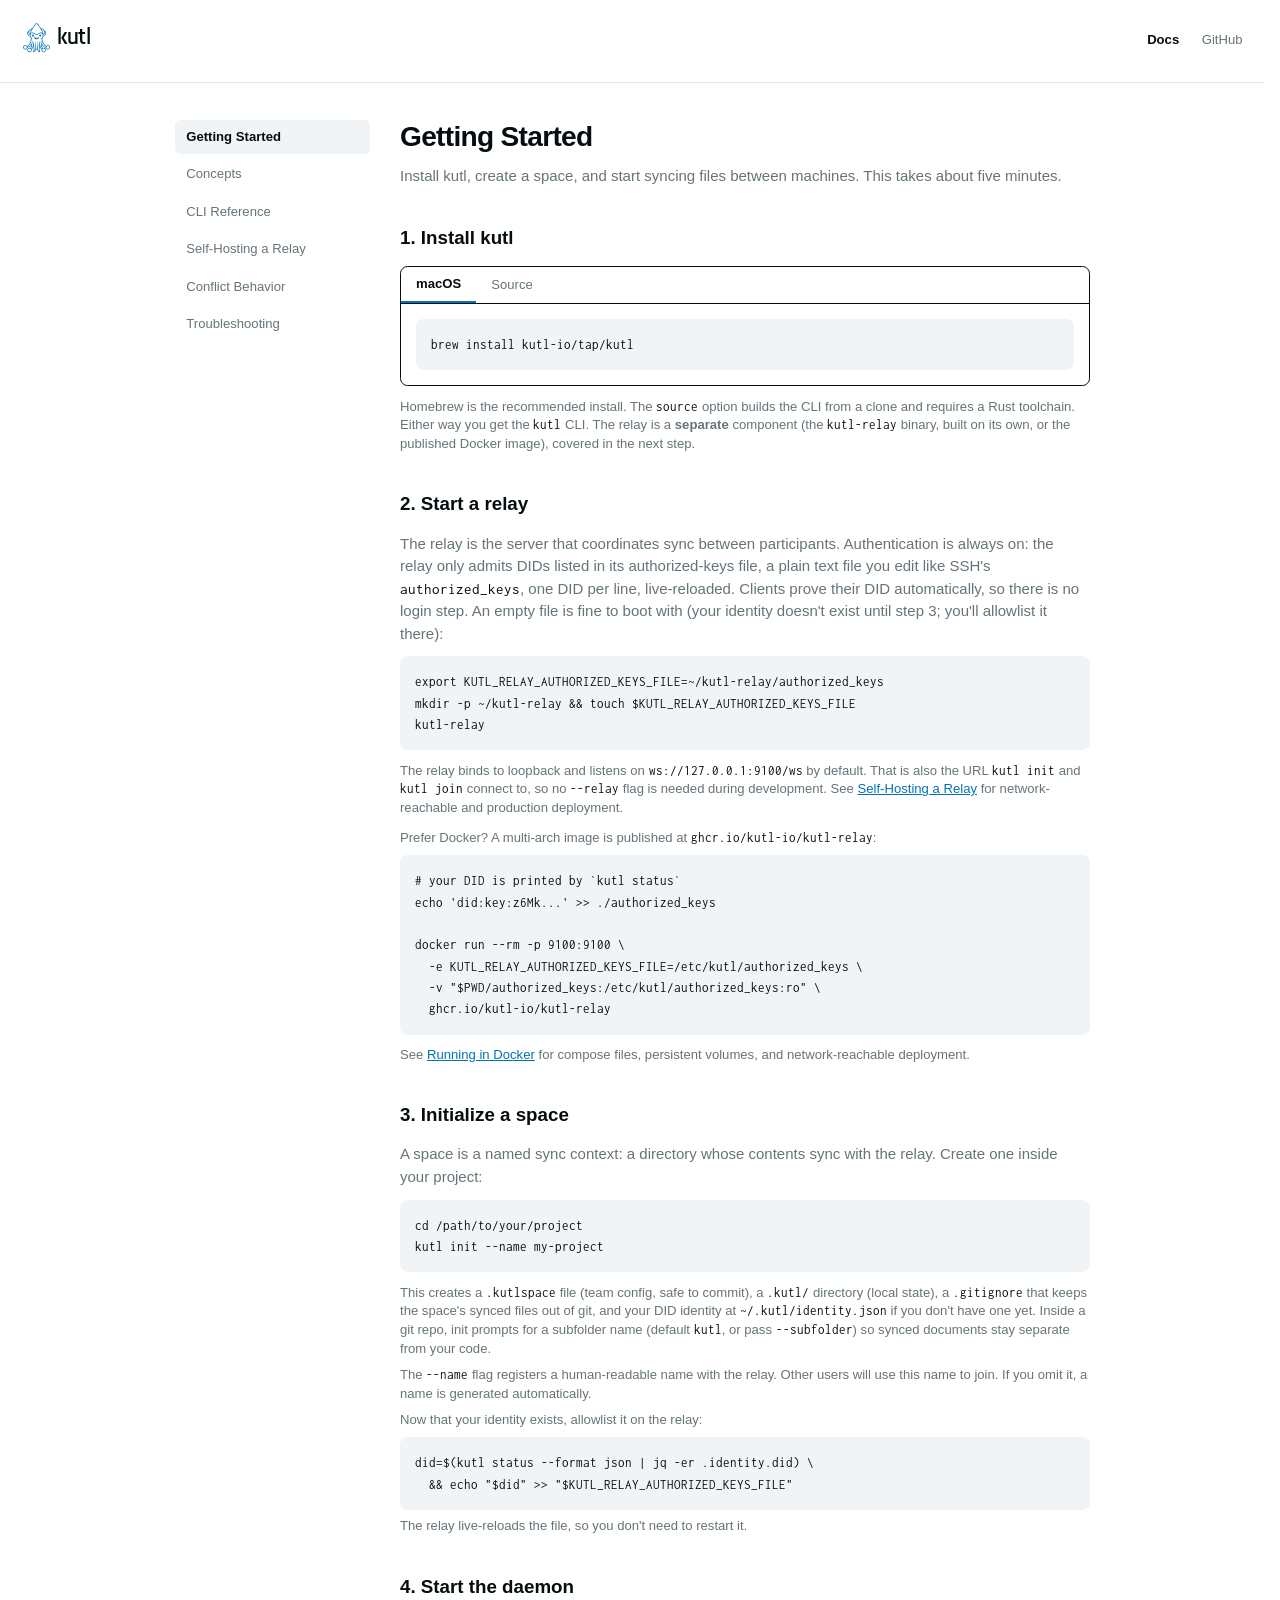
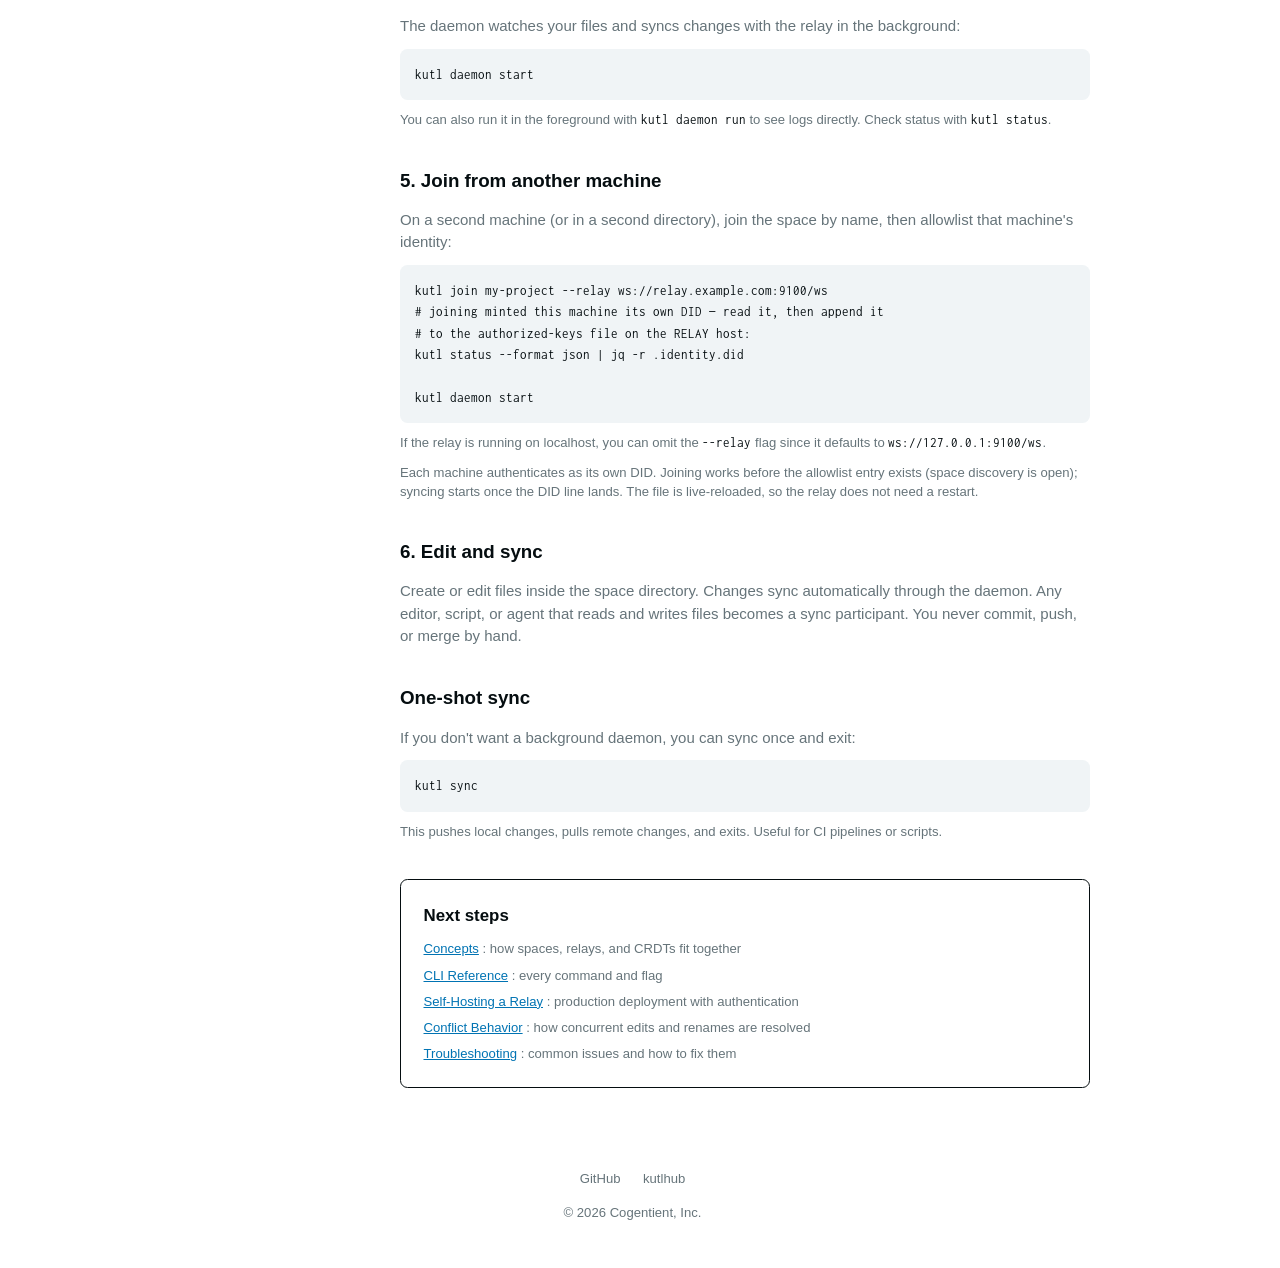
==== docs/index.html @ 34424d7e "Deploying to main from @ cogentient/kutl@14e3671af360977a581cc1e11558c457b3b2cca3 🚀" ====
<!doctype html>
<html lang="en">
  <head>
    <meta charset="UTF-8" />
    <meta name="viewport" content="width=device-width, initial-scale=1.0" />
    <link rel="icon" type="image/svg+xml" href="/favicon.svg" />
    <title>Getting Started — kutl docs</title>
    <meta name="description" content="Install kutl, join a space, and sync your first folder in minutes." />
    <script type="module" crossorigin src="/assets/index-C_V6h71u.js"></script>
    <link rel="stylesheet" crossorigin href="/assets/index-CdeIZDaI.css">
      <link rel="canonical" href="https://kutl.io/docs" />
    <meta property="og:type" content="website" />
    <meta property="og:url" content="https://kutl.io/docs" />
    <meta property="og:title" content="Getting Started — kutl docs" />
    <meta property="og:description" content="Install kutl, join a space, and sync your first folder in minutes." />
    <meta property="og:image" content="https://kutl.io/og.png" />
    <meta name="twitter:card" content="summary_large_image" />
    <meta name="twitter:title" content="Getting Started — kutl docs" />
    <meta name="twitter:description" content="Install kutl, join a space, and sync your first folder in minutes." />
    <meta name="twitter:image" content="https://kutl.io/og.png" />
  </head>
  <body>
    <div id="root"><div class="min-h-screen bg-background text-foreground"><header class="flex items-center justify-between border-b border-border p-6"><a href="/" data-discover="true"><span class="inline-flex items-center gap-2"><svg xmlns="http://www.w3.org/2000/svg" viewBox="0 0 544 598" fill="currentColor" class="h-8 w-auto text-primary"><g transform="translate(0,598) scale(0.1,-0.1)" stroke="none"><path d="M2630 5911 c-103 -34 -169 -89 -281 -231 -108 -138 -366 -533 -392 -600 -6 -16 -39 -42 -95 -75 -47 -27 -97 -60 -111 -71 -15 -12 -47 -35 -73 -50 -139 -86 -328 -226 -462 -343 -221 -194 -315 -318 -360 -473 -22 -76 -21 -229 1 -294 54 -161 206 -321 388 -409 50 -24 102 -47 116 -50 23 -6 29 -16 44 -73 27 -110 78 -206 145 -276 69 -72 69 -73 45 -231 -51 -320 -176 -671 -319 -895 -110 -173 -280 -339 -413 -402 l-51 -24 -60 46 c-90 70 -165 95 -282 94 -84 -1 -104 -4 -175 -34 -205 -86 -311 -310 -246 -519 39 -125 114 -210 239 -269 124 -59 272 -57 399 5 108 53 212 189 229 299 6 44 6 44 48 44 67 0 183 37 306 98 106 53 123 66 231 172 64 63 133 140 153 170 20 30 36 49 36 43 0 -36 -67 -311 -97 -397 -27 -80 -66 -166 -88 -194 -1 -1 -26 9 -55 22 -74 34 -140 41 -228 22 -138 -29 -245 -108 -300 -221 -45 -92 -55 -145 -49 -241 4 -68 11 -98 36 -148 42 -87 114 -157 208 -203 76 -37 79 -38 193 -38 112 0 118 1 182 34 95 48 171 119 208 195 39 80 57 186 42 259 l-11 52 68 70 c116 120 195 251 261 429 l37 99 7 -104 c3 -57 10 -131 15 -164 5 -33 10 -145 10 -250 1 -153 -3 -208 -19 -284 -22 -106 -60 -196 -107 -259 -52 -67 -43 -92 35 -92 97 1 242 69 336 159 79 75 161 216 197 339 11 37 14 41 28 28 30 -26 100 -56 131 -56 39 0 82 22 108 55 25 31 32 32 32 0 0 -44 58 -183 106 -256 63 -93 153 -175 249 -224 71 -36 84 -39 158 -40 98 0 105 10 59 83 -58 90 -93 171 -112 259 -27 120 -36 315 -21 439 7 55 19 157 28 229 l16 130 18 -65 c19 -68 93 -218 156 -317 20 -32 68 -90 106 -130 l70 -72 1 -123 c1 -148 13 -181 105 -280 46 -50 80 -76 139 -105 76 -38 78 -38 197 -38 118 0 122 1 189 35 74 38 153 110 191 175 74 125 71 330 -4 438 -50 71 -123 135 -196 169 -63 30 -81 33 -176 36 -92 3 -113 1 -158 -19 -28 -12 -53 -20 -55 -18 -2 2 -19 36 -39 74 -46 91 -90 233 -115 370 -11 61 -24 118 -27 128 -13 32 1 18 59 -61 89 -122 216 -232 354 -308 115 -64 228 -104 296 -104 45 0 56 -11 70 -71 13 -56 85 -177 127 -215 101 -89 274 -131 406 -98 131 32 203 82 271 187 106 161 93 378 -30 513 -72 78 -123 110 -224 139 -82 24 -95 25 -167 16 -89 -12 -181 -52 -242 -104 l-39 -34 -57 33 c-143 80 -239 169 -361 331 -81 109 -217 370 -257 493 -55 173 -131 518 -131 595 0 23 13 44 56 89 66 71 128 189 151 287 13 61 18 70 42 76 51 13 127 49 211 100 208 127 320 311 320 523 -1 56 -31 173 -60 231 -79 155 -268 346 -540 544 -42 31 -298 206 -350 240 -146 95 -152 100 -176 146 -21 42 -64 109 -227 354 -102 154 -165 234 -246 316 -111 111 -166 140 -276 145 -44 2 -91 0 -105 -5z m187 -156 c81 -40 171 -144 333 -383 84 -126 212 -325 235 -367 15 -27 46 -79 70 -115 62 -94 203 -335 238 -405 16 -33 46 -89 67 -125 63 -107 148 -341 150 -412 0 -5 -20 7 -45 26 -135 103 -337 123 -524 52 -79 -31 -228 -112 -321 -176 -46 -32 -159 -70 -232 -80 -149 -19 -274 20 -478 150 -147 94 -279 140 -423 148 -88 4 -104 2 -175 -23 -85 -31 -114 -47 -153 -82 l-26 -24 5 53 c2 29 16 84 29 122 26 71 195 409 218 436 7 8 38 60 68 115 30 55 81 142 113 193 32 50 79 125 103 165 103 166 304 471 374 566 87 117 137 160 220 187 51 16 86 11 154 -21z m-1052 -990 c-20 -26 -42 -63 -50 -82 -8 -20 -30 -61 -49 -92 -82 -134 -198 -368 -232 -466 -23 -68 -28 -96 -28 -190 -1 -91 2 -116 17 -139 10 -15 16 -30 13 -34 -21 -20 -160 117 -216 213 -34 58 -35 63 -35 165 0 102 1 107 38 177 50 97 153 208 268 289 52 36 103 74 114 84 11 10 38 28 60 40 22 12 60 36 85 54 25 18 46 32 48 31 2 -2 -13 -24 -33 -50z m2000 -30 c60 -34 253 -176 314 -231 56 -50 114 -136 153 -227 58 -131 40 -252 -54 -383 -31 -44 -139 -134 -160 -134 -6 0 -7 8 -3 18 27 64 37 139 26 209 -13 88 -95 297 -163 418 -28 50 -80 144 -115 209 -35 65 -74 133 -87 150 -41 55 -41 62 -1 30 22 -17 62 -43 90 -59z m639 -570 c82 -128 96 -270 39 -395 -45 -99 -153 -205 -268 -264 -49 -25 -95 -46 -102 -46 -16 0 -22 24 -24 104 l-2 69 49 33 c88 57 198 173 232 244 47 96 62 226 35 296 -12 31 8 11 41 -41z m-3332 -30 c-5 -88 22 -190 71 -274 34 -57 168 -182 223 -209 38 -17 38 -20 27 -134 -3 -38 -11 -68 -16 -68 -6 0 -54 24 -106 54 -136 77 -221 167 -273 287 -53 124 -39 242 43 370 17 27 32 49 33 49 1 0 0 -34 -2 -75z m998 -229 c36 -15 92 -45 125 -66 112 -72 242 -139 321 -167 69 -24 94 -27 199 -27 77 0 143 6 185 16 69 18 199 84 340 173 126 80 190 100 330 100 106 0 119 -2 166 -27 51 -27 107 -86 137 -144 73 -141 75 -427 4 -585 -54 -121 -125 -189 -261 -248 -55 -24 -76 -39 -74 -50 3 -13 19 -17 81 -19 42 -2 77 -4 77 -6 0 -2 9 -69 19 -150 49 -361 215 -784 404 -1031 121 -157 219 -248 338 -317 l106 -61 -13 -26 c-8 -14 -14 -36 -14 -48 0 -17 -6 -23 -22 -23 -98 1 -320 102 -433 198 -141 118 -286 349 -370 587 -19 55 -53 171 -75 258 -52 208 -82 275 -105 236 -7 -10 13 -220 61 -644 13 -121 27 -245 30 -275 8 -71 69 -360 90 -425 18 -54 99 -211 115 -220 5 -4 -5 -24 -23 -46 l-32 -39 -29 27 c-93 88 -212 290 -256 434 -65 211 -91 337 -141 685 -33 228 -51 312 -79 359 -29 50 -36 27 -31 -90 9 -207 4 -710 -9 -845 -7 -74 -24 -225 -37 -334 -34 -284 -29 -438 20 -650 9 -38 15 -71 13 -73 -8 -8 -117 109 -150 160 -95 149 -125 373 -92 690 31 301 45 590 35 725 -21 259 -43 369 -72 360 -10 -4 -15 -64 -19 -244 -4 -131 -12 -288 -18 -349 -17 -152 -60 -487 -71 -560 -6 -33 -10 -112 -10 -174 l0 -115 -51 -48 c-28 -26 -55 -48 -59 -48 -4 0 -27 21 -52 48 l-44 47 -13 170 c-6 94 -16 189 -21 212 -34 148 -80 664 -81 906 0 88 -5 149 -11 153 -19 12 -39 -23 -48 -82 -37 -239 -37 -587 0 -949 37 -369 22 -526 -67 -714 -18 -36 -53 -81 -102 -128 -41 -40 -75 -72 -77 -70 -1 1 12 54 28 117 35 137 48 360 29 500 -26 201 -43 357 -56 540 -16 212 -19 657 -5 785 9 87 1 111 -24 73 -25 -38 -52 -164 -96 -453 -56 -363 -124 -631 -197 -780 -39 -78 -127 -206 -172 -250 l-41 -39 -17 24 c-9 13 -25 32 -35 42 -9 9 -13 20 -8 23 5 3 29 42 53 88 71 129 147 423 167 642 6 66 15 163 21 215 5 52 14 145 19 205 5 61 16 177 25 258 9 81 13 152 10 157 -21 34 -57 -53 -110 -270 -123 -492 -330 -797 -637 -939 -70 -32 -235 -79 -243 -69 -9 13 -24 103 -18 105 43 15 174 106 243 169 93 85 230 247 256 303 10 20 28 54 42 76 43 67 108 206 140 296 17 46 39 107 50 134 28 71 80 308 100 455 l17 124 48 -3 c60 -3 107 7 107 23 0 7 -37 30 -82 51 -187 87 -273 214 -298 438 -25 220 22 405 128 497 67 59 107 70 242 66 97 -3 125 -8 180 -30z m-1463 -2506 c65 -29 145 -115 166 -179 37 -116 15 -230 -60 -303 -78 -76 -121 -93 -233 -93 -83 0 -101 4 -145 27 -79 41 -130 103 -155 189 -25 83 -22 127 14 205 45 97 114 152 217 174 59 12 143 4 196 -20z m4467 4 c64 -22 147 -100 177 -166 31 -71 32 -182 2 -248 -27 -58 -84 -115 -147 -147 -42 -22 -66 -26 -131 -27 -68 -1 -88 3 -137 27 -82 40 -143 112 -169 199 -21 68 -21 71 -4 134 42 155 148 242 296 243 36 1 87 -6 113 -15z m-3639 -539 c86 -41 143 -107 169 -194 21 -71 20 -99 -5 -174 -66 -198 -330 -269 -488 -130 -120 105 -145 262 -61 392 81 126 247 172 385 106z m2843 1 c48 -25 121 -103 146 -156 28 -61 29 -189 2 -240 -34 -63 -95 -127 -144 -151 -38 -19 -64 -23 -137 -23 -79 -1 -96 2 -141 26 -28 15 -72 50 -97 78 -106 118 -103 276 9 400 65 72 116 90 239 87 62 -2 100 -9 123 -21z"></path><path d="M1905 3656 c-43 -18 -93 -79 -101 -121 -3 -20 -4 -63 -2 -97 4 -57 7 -64 49 -103 61 -57 125 -73 203 -51 163 48 195 248 57 354 -38 29 -49 32 -109 32 -37 -1 -81 -7 -97 -14z"></path><path d="M3352 3653 c-41 -20 -91 -82 -104 -130 -5 -20 -7 -60 -3 -90 5 -44 13 -60 43 -89 70 -68 130 -85 217 -59 72 21 120 69 134 137 22 99 -29 206 -112 237 -42 16 -137 13 -175 -6z"></path><path d="M2256 3117 c-48 -35 1 -146 110 -252 97 -94 188 -136 313 -143 159 -9 279 37 397 153 80 80 128 162 122 212 -4 37 -38 41 -109 12 -165 -65 -205 -73 -369 -73 -151 1 -158 2 -270 38 -63 20 -125 44 -137 52 -27 17 -34 17 -57 1z m504 -214 c80 3 156 8 170 12 24 7 24 7 5 -8 -11 -8 -45 -27 -75 -43 -49 -26 -65 -29 -150 -29 -92 0 -98 2 -153 35 -31 19 -57 37 -57 41 0 3 26 2 58 -3 31 -5 122 -7 202 -5z"></path></g></svg><span class="font-logo font-semibold tracking-tight text-2xl">kutl</span></span></a><nav class="flex items-center gap-6 text-sm"><a class="font-semibold text-foreground" href="/docs" data-discover="true">Docs</a><a href="https://github.com/kutl-io" class="text-muted-foreground transition-colors hover:text-foreground">GitHub</a><button type="button" aria-label="Open documentation menu" aria-expanded="false" aria-controls="docs-mobile-nav" class="text-muted-foreground transition-colors hover:text-foreground sm:hidden"><svg xmlns="http://www.w3.org/2000/svg" width="24" height="24" viewBox="0 0 24 24" fill="none" stroke="currentColor" stroke-width="2" stroke-linecap="round" stroke-linejoin="round" class="lucide lucide-menu h-5 w-5" aria-hidden="true"><path d="M4 5h16"></path><path d="M4 12h16"></path><path d="M4 19h16"></path></svg></button></nav></header><div class="mx-auto flex max-w-5xl gap-8 px-6 py-10"><aside class="hidden w-52 shrink-0 sm:block"><nav class="sticky top-10 space-y-1"><a aria-current="page" class="block rounded-md px-3 py-2 text-sm transition-colors bg-secondary font-semibold text-foreground" href="/docs" data-discover="true">Getting Started</a><a class="block rounded-md px-3 py-2 text-sm transition-colors text-muted-foreground hover:text-foreground" href="/docs/concepts" data-discover="true">Concepts</a><a class="block rounded-md px-3 py-2 text-sm transition-colors text-muted-foreground hover:text-foreground" href="/docs/cli" data-discover="true">CLI Reference</a><a class="block rounded-md px-3 py-2 text-sm transition-colors text-muted-foreground hover:text-foreground" href="/docs/relay" data-discover="true">Self-Hosting a Relay</a><a class="block rounded-md px-3 py-2 text-sm transition-colors text-muted-foreground hover:text-foreground" href="/docs/conflicts" data-discover="true">Conflict Behavior</a><a class="block rounded-md px-3 py-2 text-sm transition-colors text-muted-foreground hover:text-foreground" href="/docs/troubleshooting" data-discover="true">Troubleshooting</a></nav></aside><main class="min-w-0 flex-1"><article class="space-y-10"><div><h1 class="mb-3 text-3xl font-bold tracking-tight">Getting Started</h1><p class="text-muted-foreground">Install kutl, create a space, and start syncing files between machines. This takes about five minutes.</p></div><section><h2 class="mb-4 text-xl font-semibold" id="install">1. Install kutl</h2><div class="rounded-lg border bg-card"><div class="flex border-b"><button type="button" class="px-4 py-2 text-sm transition-colors border-b-2 border-primary font-semibold text-foreground">macOS</button><button type="button" class="px-4 py-2 text-sm transition-colors text-muted-foreground hover:text-foreground">Source</button></div><div class="p-4"><div class="group relative"><pre class="overflow-x-auto rounded-lg bg-secondary p-4 text-sm leading-relaxed"><code>brew install kutl-io/tap/kutl</code></pre><button type="button" class="absolute top-2 right-2 rounded-md border border-border bg-background p-1.5 text-muted-foreground opacity-0 transition-opacity hover:text-foreground group-hover:opacity-100" aria-label="Copy to clipboard"><svg xmlns="http://www.w3.org/2000/svg" width="24" height="24" viewBox="0 0 24 24" fill="none" stroke="currentColor" stroke-width="2" stroke-linecap="round" stroke-linejoin="round" class="lucide lucide-copy h-3.5 w-3.5" aria-hidden="true"><rect width="14" height="14" x="8" y="8" rx="2" ry="2"></rect><path d="M4 16c-1.1 0-2-.9-2-2V4c0-1.1.9-2 2-2h10c1.1 0 2 .9 2 2"></path></svg></button></div></div></div><p class="mt-3 text-sm text-muted-foreground">Homebrew is the recommended install. The<!-- --> <code class="font-mono text-foreground">source</code> option builds the CLI from a clone and requires a Rust toolchain. Either way you get the <code class="font-mono text-foreground">kutl</code> <!-- -->CLI. The relay is a <strong>separate</strong> component (the<!-- --> <code class="font-mono text-foreground">kutl-relay</code> binary, built on its own, or the published Docker image), covered in the next step.</p></section><section><h2 class="mb-4 text-xl font-semibold" id="relay">2. Start a relay</h2><p class="mb-3 text-muted-foreground">The relay is the server that coordinates sync between participants. Authentication is always on: the relay only admits DIDs listed in its authorized-keys file, a plain text file you edit like SSH&#x27;s<!-- --> <code class="font-mono text-foreground">authorized_keys</code>, one DID per line, live-reloaded. Clients prove their DID automatically, so there is no login step. An empty file is fine to boot with (your identity doesn&#x27;t exist until step 3; you&#x27;ll allowlist it there):</p><div class="group relative"><pre class="overflow-x-auto rounded-lg bg-secondary p-4 text-sm leading-relaxed"><code>export KUTL_RELAY_AUTHORIZED_KEYS_FILE=~/kutl-relay/authorized_keys
mkdir -p ~/kutl-relay &amp;&amp; touch $KUTL_RELAY_AUTHORIZED_KEYS_FILE
kutl-relay</code></pre><button type="button" class="absolute top-2 right-2 rounded-md border border-border bg-background p-1.5 text-muted-foreground opacity-0 transition-opacity hover:text-foreground group-hover:opacity-100" aria-label="Copy to clipboard"><svg xmlns="http://www.w3.org/2000/svg" width="24" height="24" viewBox="0 0 24 24" fill="none" stroke="currentColor" stroke-width="2" stroke-linecap="round" stroke-linejoin="round" class="lucide lucide-copy h-3.5 w-3.5" aria-hidden="true"><rect width="14" height="14" x="8" y="8" rx="2" ry="2"></rect><path d="M4 16c-1.1 0-2-.9-2-2V4c0-1.1.9-2 2-2h10c1.1 0 2 .9 2 2"></path></svg></button></div><p class="mt-3 text-sm text-muted-foreground">The relay binds to loopback and listens on<!-- --> <code class="font-mono text-foreground">ws://127.0.0.1:9100/ws</code> <!-- -->by default. That is also the URL<!-- --> <code class="font-mono text-foreground">kutl init</code> and<!-- --> <code class="font-mono text-foreground">kutl join</code> connect to, so no <code class="font-mono text-foreground">--relay</code> <!-- -->flag is needed during development. See<!-- --> <a class="text-primary underline hover:text-primary/80" href="/docs/relay" data-discover="true">Self-Hosting a Relay</a> <!-- -->for network-reachable and production deployment.</p><p class="mt-3 text-sm text-muted-foreground">Prefer Docker? A multi-arch image is published at<!-- --> <code class="font-mono text-foreground">ghcr.io/kutl-io/kutl-relay</code>:</p><div class="mt-2"><div class="group relative"><pre class="overflow-x-auto rounded-lg bg-secondary p-4 text-sm leading-relaxed"><code># your DID is printed by `kutl status`
echo &#x27;did:key:z6Mk...&#x27; &gt;&gt; ./authorized_keys

docker run --rm -p 9100:9100 \
  -e KUTL_RELAY_AUTHORIZED_KEYS_FILE=/etc/kutl/authorized_keys \
  -v &quot;$PWD/authorized_keys:/etc/kutl/authorized_keys:ro&quot; \
  ghcr.io/kutl-io/kutl-relay</code></pre><button type="button" class="absolute top-2 right-2 rounded-md border border-border bg-background p-1.5 text-muted-foreground opacity-0 transition-opacity hover:text-foreground group-hover:opacity-100" aria-label="Copy to clipboard"><svg xmlns="http://www.w3.org/2000/svg" width="24" height="24" viewBox="0 0 24 24" fill="none" stroke="currentColor" stroke-width="2" stroke-linecap="round" stroke-linejoin="round" class="lucide lucide-copy h-3.5 w-3.5" aria-hidden="true"><rect width="14" height="14" x="8" y="8" rx="2" ry="2"></rect><path d="M4 16c-1.1 0-2-.9-2-2V4c0-1.1.9-2 2-2h10c1.1 0 2 .9 2 2"></path></svg></button></div></div><p class="mt-3 text-sm text-muted-foreground">See<!-- --> <a class="text-primary underline hover:text-primary/80" href="/docs/relay#docker" data-discover="true">Running in Docker</a> <!-- -->for compose files, persistent volumes, and network-reachable deployment.</p></section><section><h2 class="mb-4 text-xl font-semibold" id="init">3. Initialize a space</h2><p class="mb-3 text-muted-foreground">A space is a named sync context: a directory whose contents sync with the relay. Create one inside your project:</p><div class="group relative"><pre class="overflow-x-auto rounded-lg bg-secondary p-4 text-sm leading-relaxed"><code>cd /path/to/your/project
kutl init --name my-project</code></pre><button type="button" class="absolute top-2 right-2 rounded-md border border-border bg-background p-1.5 text-muted-foreground opacity-0 transition-opacity hover:text-foreground group-hover:opacity-100" aria-label="Copy to clipboard"><svg xmlns="http://www.w3.org/2000/svg" width="24" height="24" viewBox="0 0 24 24" fill="none" stroke="currentColor" stroke-width="2" stroke-linecap="round" stroke-linejoin="round" class="lucide lucide-copy h-3.5 w-3.5" aria-hidden="true"><rect width="14" height="14" x="8" y="8" rx="2" ry="2"></rect><path d="M4 16c-1.1 0-2-.9-2-2V4c0-1.1.9-2 2-2h10c1.1 0 2 .9 2 2"></path></svg></button></div><p class="mt-3 text-sm text-muted-foreground">This creates a<!-- --> <code class="font-mono text-foreground">.kutlspace</code> file (team config, safe to commit), a<!-- --> <code class="font-mono text-foreground">.kutl/</code> directory (local state), a<!-- --> <code class="font-mono text-foreground">.gitignore</code> that keeps the space&#x27;s synced files out of git, and your DID identity at<!-- --> <code class="font-mono text-foreground">~/.kutl/identity.json</code> <!-- -->if you don&#x27;t have one yet. Inside a git repo, init prompts for a subfolder name (default<!-- --> <code class="font-mono text-foreground">kutl</code>, or pass<!-- --> <code class="font-mono text-foreground">--subfolder</code>) so synced documents stay separate from your code.</p><p class="mt-2 text-sm text-muted-foreground">The <code class="font-mono text-foreground">--name</code> flag registers a human-readable name with the relay. Other users will use this name to join. If you omit it, a name is generated automatically.</p><p class="mt-2 text-sm text-muted-foreground">Now that your identity exists, allowlist it on the relay:</p><div class="mt-2"><div class="group relative"><pre class="overflow-x-auto rounded-lg bg-secondary p-4 text-sm leading-relaxed"><code>did=$(kutl status --format json | jq -er .identity.did) \
  &amp;&amp; echo &quot;$did&quot; &gt;&gt; &quot;$KUTL_RELAY_AUTHORIZED_KEYS_FILE&quot;</code></pre><button type="button" class="absolute top-2 right-2 rounded-md border border-border bg-background p-1.5 text-muted-foreground opacity-0 transition-opacity hover:text-foreground group-hover:opacity-100" aria-label="Copy to clipboard"><svg xmlns="http://www.w3.org/2000/svg" width="24" height="24" viewBox="0 0 24 24" fill="none" stroke="currentColor" stroke-width="2" stroke-linecap="round" stroke-linejoin="round" class="lucide lucide-copy h-3.5 w-3.5" aria-hidden="true"><rect width="14" height="14" x="8" y="8" rx="2" ry="2"></rect><path d="M4 16c-1.1 0-2-.9-2-2V4c0-1.1.9-2 2-2h10c1.1 0 2 .9 2 2"></path></svg></button></div></div><p class="mt-2 text-sm text-muted-foreground">The relay live-reloads the file, so you don&#x27;t need to restart it.</p></section><section><h2 class="mb-4 text-xl font-semibold" id="daemon">4. Start the daemon</h2><p class="mb-3 text-muted-foreground">The daemon watches your files and syncs changes with the relay in the background:</p><div class="group relative"><pre class="overflow-x-auto rounded-lg bg-secondary p-4 text-sm leading-relaxed"><code>kutl daemon start</code></pre><button type="button" class="absolute top-2 right-2 rounded-md border border-border bg-background p-1.5 text-muted-foreground opacity-0 transition-opacity hover:text-foreground group-hover:opacity-100" aria-label="Copy to clipboard"><svg xmlns="http://www.w3.org/2000/svg" width="24" height="24" viewBox="0 0 24 24" fill="none" stroke="currentColor" stroke-width="2" stroke-linecap="round" stroke-linejoin="round" class="lucide lucide-copy h-3.5 w-3.5" aria-hidden="true"><rect width="14" height="14" x="8" y="8" rx="2" ry="2"></rect><path d="M4 16c-1.1 0-2-.9-2-2V4c0-1.1.9-2 2-2h10c1.1 0 2 .9 2 2"></path></svg></button></div><p class="mt-3 text-sm text-muted-foreground">You can also run it in the foreground with<!-- --> <code class="font-mono text-foreground">kutl daemon run</code> to see logs directly. Check status with<!-- --> <code class="font-mono text-foreground">kutl status</code>.</p></section><section><h2 class="mb-4 text-xl font-semibold" id="join">5. Join from another machine</h2><p class="mb-3 text-muted-foreground">On a second machine (or in a second directory), join the space by name, then allowlist that machine&#x27;s identity:</p><div class="group relative"><pre class="overflow-x-auto rounded-lg bg-secondary p-4 text-sm leading-relaxed"><code>kutl join my-project --relay ws://relay.example.com:9100/ws
# joining minted this machine its own DID — read it, then append it
# to the authorized-keys file on the RELAY host:
kutl status --format json | jq -r .identity.did

kutl daemon start</code></pre><button type="button" class="absolute top-2 right-2 rounded-md border border-border bg-background p-1.5 text-muted-foreground opacity-0 transition-opacity hover:text-foreground group-hover:opacity-100" aria-label="Copy to clipboard"><svg xmlns="http://www.w3.org/2000/svg" width="24" height="24" viewBox="0 0 24 24" fill="none" stroke="currentColor" stroke-width="2" stroke-linecap="round" stroke-linejoin="round" class="lucide lucide-copy h-3.5 w-3.5" aria-hidden="true"><rect width="14" height="14" x="8" y="8" rx="2" ry="2"></rect><path d="M4 16c-1.1 0-2-.9-2-2V4c0-1.1.9-2 2-2h10c1.1 0 2 .9 2 2"></path></svg></button></div><p class="mt-3 text-sm text-muted-foreground">If the relay is running on localhost, you can omit the<!-- --> <code class="font-mono text-foreground">--relay</code> flag since it defaults to<!-- --> <code class="font-mono text-foreground">ws://127.0.0.1:9100/ws</code>.</p><p class="mt-3 text-sm text-muted-foreground">Each machine authenticates as its own DID. Joining works before the allowlist entry exists (space discovery is open); syncing starts once the DID line lands. The file is live-reloaded, so the relay does not need a restart.</p></section><section><h2 class="mb-4 text-xl font-semibold" id="sync">6. Edit and sync</h2><p class="text-muted-foreground">Create or edit files inside the space directory. Changes sync automatically through the daemon. Any editor, script, or agent that reads and writes files becomes a sync participant. You never commit, push, or merge by hand.</p></section><section><h2 class="mb-4 text-xl font-semibold" id="one-shot">One-shot sync</h2><p class="mb-3 text-muted-foreground">If you don&#x27;t want a background daemon, you can sync once and exit:</p><div class="group relative"><pre class="overflow-x-auto rounded-lg bg-secondary p-4 text-sm leading-relaxed"><code>kutl sync</code></pre><button type="button" class="absolute top-2 right-2 rounded-md border border-border bg-background p-1.5 text-muted-foreground opacity-0 transition-opacity hover:text-foreground group-hover:opacity-100" aria-label="Copy to clipboard"><svg xmlns="http://www.w3.org/2000/svg" width="24" height="24" viewBox="0 0 24 24" fill="none" stroke="currentColor" stroke-width="2" stroke-linecap="round" stroke-linejoin="round" class="lucide lucide-copy h-3.5 w-3.5" aria-hidden="true"><rect width="14" height="14" x="8" y="8" rx="2" ry="2"></rect><path d="M4 16c-1.1 0-2-.9-2-2V4c0-1.1.9-2 2-2h10c1.1 0 2 .9 2 2"></path></svg></button></div><p class="mt-3 text-sm text-muted-foreground">This pushes local changes, pulls remote changes, and exits. Useful for CI pipelines or scripts.</p></section><section class="rounded-lg border bg-card p-6"><h2 class="mb-3 text-lg font-semibold">Next steps</h2><ul class="space-y-2 text-sm text-muted-foreground"><li><a class="text-primary underline hover:text-primary/80" href="/docs/concepts" data-discover="true">Concepts</a> <!-- -->: how spaces, relays, and CRDTs fit together</li><li><a class="text-primary underline hover:text-primary/80" href="/docs/cli" data-discover="true">CLI Reference</a> <!-- -->: every command and flag</li><li><a class="text-primary underline hover:text-primary/80" href="/docs/relay" data-discover="true">Self-Hosting a Relay</a> <!-- -->: production deployment with authentication</li><li><a class="text-primary underline hover:text-primary/80" href="/docs/conflicts" data-discover="true">Conflict Behavior</a> <!-- -->: how concurrent edits and renames are resolved</li><li><a class="text-primary underline hover:text-primary/80" href="/docs/troubleshooting" data-discover="true">Troubleshooting</a> <!-- -->: common issues and how to fix them</li></ul></section></article></main></div><footer class="mx-auto max-w-3xl px-6 py-12 text-center text-sm text-muted-foreground"><div class="flex justify-center gap-6"><a href="https://github.com/kutl-io" class="hover:text-foreground">GitHub</a><a href="https://kutlhub.com" class="hover:text-foreground">kutlhub</a></div><p class="mt-4">© 2026 Cogentient, Inc.</p></footer></div></div>
  </body>
</html>
---- assets/index-CdeIZDaI.css ----
@font-face{font-family:Inconsolata Variable;font-style:normal;font-display:swap;font-weight:200 900;src:url(/assets/inconsolata-vietnamese-wght-normal-C5Hzp2b_.woff2) format("woff2-variations");unicode-range:U+0102-0103,U+0110-0111,U+0128-0129,U+0168-0169,U+01A0-01A1,U+01AF-01B0,U+0300-0301,U+0303-0304,U+0308-0309,U+0323,U+0329,U+1EA0-1EF9,U+20AB}@font-face{font-family:Inconsolata Variable;font-style:normal;font-display:swap;font-weight:200 900;src:url(/assets/inconsolata-latin-ext-wght-normal-C75G6mlG.woff2) format("woff2-variations");unicode-range:U+0100-02BA,U+02BD-02C5,U+02C7-02CC,U+02CE-02D7,U+02DD-02FF,U+0304,U+0308,U+0329,U+1D00-1DBF,U+1E00-1E9F,U+1EF2-1EFF,U+2020,U+20A0-20AB,U+20AD-20C0,U+2113,U+2C60-2C7F,U+A720-A7FF}@font-face{font-family:Inconsolata Variable;font-style:normal;font-display:swap;font-weight:200 900;src:url(/assets/inconsolata-latin-wght-normal-DBskYKbm.woff2) format("woff2-variations");unicode-range:U+0000-00FF,U+0131,U+0152-0153,U+02BB-02BC,U+02C6,U+02DA,U+02DC,U+0304,U+0308,U+0329,U+2000-206F,U+20AC,U+2122,U+2191,U+2193,U+2212,U+2215,U+FEFF,U+FFFD}@font-face{font-family:Manrope Variable;font-style:normal;font-display:swap;font-weight:200 800;src:url([data-uri]) format("woff2-variations");unicode-range:U+0460-052F,U+1C80-1C8A,U+20B4,U+2DE0-2DFF,U+A640-A69F,U+FE2E-FE2F}@font-face{font-family:Manrope Variable;font-style:normal;font-display:swap;font-weight:200 800;src:url(/assets/manrope-cyrillic-wght-normal-Dvxsihut.woff2) format("woff2-variations");unicode-range:U+0301,U+0400-045F,U+0490-0491,U+04B0-04B1,U+2116}@font-face{font-family:Manrope Variable;font-style:normal;font-display:swap;font-weight:200 800;src:url(/assets/manrope-greek-wght-normal-DL7QRZyv.woff2) format("woff2-variations");unicode-range:U+0370-0377,U+037A-037F,U+0384-038A,U+038C,U+038E-03A1,U+03A3-03FF}@font-face{font-family:Manrope Variable;font-style:normal;font-display:swap;font-weight:200 800;src:url(/assets/manrope-vietnamese-wght-normal-usUDDRr7.woff2) format("woff2-variations");unicode-range:U+0102-0103,U+0110-0111,U+0128-0129,U+0168-0169,U+01A0-01A1,U+01AF-01B0,U+0300-0301,U+0303-0304,U+0308-0309,U+0323,U+0329,U+1EA0-1EF9,U+20AB}@font-face{font-family:Manrope Variable;font-style:normal;font-display:swap;font-weight:200 800;src:url(/assets/manrope-latin-ext-wght-normal-Ch3YOpNY.woff2) format("woff2-variations");unicode-range:U+0100-02BA,U+02BD-02C5,U+02C7-02CC,U+02CE-02D7,U+02DD-02FF,U+0304,U+0308,U+0329,U+1D00-1DBF,U+1E00-1E9F,U+1EF2-1EFF,U+2020,U+20A0-20AB,U+20AD-20C0,U+2113,U+2C60-2C7F,U+A720-A7FF}@font-face{font-family:Manrope Variable;font-style:normal;font-display:swap;font-weight:200 800;src:url(/assets/manrope-latin-wght-normal-DHIcAJRg.woff2) format("woff2-variations");unicode-range:U+0000-00FF,U+0131,U+0152-0153,U+02BB-02BC,U+02C6,U+02DA,U+02DC,U+0304,U+0308,U+0329,U+2000-206F,U+20AC,U+2122,U+2191,U+2193,U+2212,U+2215,U+FEFF,U+FFFD}@font-face{font-family:Rajdhani;font-style:normal;font-display:swap;font-weight:400;src:url(/assets/rajdhani-devanagari-400-normal-CTuj2HZW.woff2) format("woff2"),url(/assets/rajdhani-devanagari-400-normal-BdIzgbsr.woff) format("woff");unicode-range:U+0900-097F,U+1CD0-1CF9,U+200C-200D,U+20A8,U+20B9,U+20F0,U+25CC,U+A830-A839,U+A8E0-A8FF,U+11B00-11B09}@font-face{font-family:Rajdhani;font-style:normal;font-display:swap;font-weight:400;src:url(/assets/rajdhani-latin-ext-400-normal-DACPYgMx.woff2) format("woff2"),url(/assets/rajdhani-latin-ext-400-normal-Der7ynDE.woff) format("woff");unicode-range:U+0100-02BA,U+02BD-02C5,U+02C7-02CC,U+02CE-02D7,U+02DD-02FF,U+0304,U+0308,U+0329,U+1D00-1DBF,U+1E00-1E9F,U+1EF2-1EFF,U+2020,U+20A0-20AB,U+20AD-20C0,U+2113,U+2C60-2C7F,U+A720-A7FF}@font-face{font-family:Rajdhani;font-style:normal;font-display:swap;font-weight:400;src:url(/assets/rajdhani-latin-400-normal-CurJOxDW.woff2) format("woff2"),url(/assets/rajdhani-latin-400-normal-C6_q4usG.woff) format("woff");unicode-range:U+0000-00FF,U+0131,U+0152-0153,U+02BB-02BC,U+02C6,U+02DA,U+02DC,U+0304,U+0308,U+0329,U+2000-206F,U+20AC,U+2122,U+2191,U+2193,U+2212,U+2215,U+FEFF,U+FFFD}@font-face{font-family:Rajdhani;font-style:normal;font-display:swap;font-weight:500;src:url(/assets/rajdhani-devanagari-500-normal-B_DH_jja.woff2) format("woff2"),url(/assets/rajdhani-devanagari-500-normal-BPH8g_s8.woff) format("woff");unicode-range:U+0900-097F,U+1CD0-1CF9,U+200C-200D,U+20A8,U+20B9,U+20F0,U+25CC,U+A830-A839,U+A8E0-A8FF,U+11B00-11B09}@font-face{font-family:Rajdhani;font-style:normal;font-display:swap;font-weight:500;src:url(/assets/rajdhani-latin-ext-500-normal-DiyUS11w.woff2) format("woff2"),url(/assets/rajdhani-latin-ext-500-normal-CyRWJZ5B.woff) format("woff");unicode-range:U+0100-02BA,U+02BD-02C5,U+02C7-02CC,U+02CE-02D7,U+02DD-02FF,U+0304,U+0308,U+0329,U+1D00-1DBF,U+1E00-1E9F,U+1EF2-1EFF,U+2020,U+20A0-20AB,U+20AD-20C0,U+2113,U+2C60-2C7F,U+A720-A7FF}@font-face{font-family:Rajdhani;font-style:normal;font-display:swap;font-weight:500;src:url(/assets/rajdhani-latin-500-normal-ByNUCHrt.woff2) format("woff2"),url(/assets/rajdhani-latin-500-normal-DfvNI-Td.woff) format("woff");unicode-range:U+0000-00FF,U+0131,U+0152-0153,U+02BB-02BC,U+02C6,U+02DA,U+02DC,U+0304,U+0308,U+0329,U+2000-206F,U+20AC,U+2122,U+2191,U+2193,U+2212,U+2215,U+FEFF,U+FFFD}@font-face{font-family:Rajdhani;font-style:normal;font-display:swap;font-weight:600;src:url(/assets/rajdhani-devanagari-600-normal-DhS7ScYx.woff2) format("woff2"),url(/assets/rajdhani-devanagari-600-normal-BtY48IV_.woff) format("woff");unicode-range:U+0900-097F,U+1CD0-1CF9,U+200C-200D,U+20A8,U+20B9,U+20F0,U+25CC,U+A830-A839,U+A8E0-A8FF,U+11B00-11B09}@font-face{font-family:Rajdhani;font-style:normal;font-display:swap;font-weight:600;src:url(/assets/rajdhani-latin-ext-600-normal-C9ZjJQAt.woff2) format("woff2"),url(/assets/rajdhani-latin-ext-600-normal-BleIgkPp.woff) format("woff");unicode-range:U+0100-02BA,U+02BD-02C5,U+02C7-02CC,U+02CE-02D7,U+02DD-02FF,U+0304,U+0308,U+0329,U+1D00-1DBF,U+1E00-1E9F,U+1EF2-1EFF,U+2020,U+20A0-20AB,U+20AD-20C0,U+2113,U+2C60-2C7F,U+A720-A7FF}@font-face{font-family:Rajdhani;font-style:normal;font-display:swap;font-weight:600;src:url(/assets/rajdhani-latin-600-normal-CXCVEoA9.woff2) format("woff2"),url(/assets/rajdhani-latin-600-normal-Dx02qI2_.woff) format("woff");unicode-range:U+0000-00FF,U+0131,U+0152-0153,U+02BB-02BC,U+02C6,U+02DA,U+02DC,U+0304,U+0308,U+0329,U+2000-206F,U+20AC,U+2122,U+2191,U+2193,U+2212,U+2215,U+FEFF,U+FFFD}@font-face{font-family:Rajdhani;font-style:normal;font-display:swap;font-weight:700;src:url(/assets/rajdhani-devanagari-700-normal-BQQOj9BB.woff2) format("woff2"),url(/assets/rajdhani-devanagari-700-normal-DBRwWuxA.woff) format("woff");unicode-range:U+0900-097F,U+1CD0-1CF9,U+200C-200D,U+20A8,U+20B9,U+20F0,U+25CC,U+A830-A839,U+A8E0-A8FF,U+11B00-11B09}@font-face{font-family:Rajdhani;font-style:normal;font-display:swap;font-weight:700;src:url(/assets/rajdhani-latin-ext-700-normal-S6aYESQK.woff2) format("woff2"),url(/assets/rajdhani-latin-ext-700-normal-BPaQ7tlD.woff) format("woff");unicode-range:U+0100-02BA,U+02BD-02C5,U+02C7-02CC,U+02CE-02D7,U+02DD-02FF,U+0304,U+0308,U+0329,U+1D00-1DBF,U+1E00-1E9F,U+1EF2-1EFF,U+2020,U+20A0-20AB,U+20AD-20C0,U+2113,U+2C60-2C7F,U+A720-A7FF}@font-face{font-family:Rajdhani;font-style:normal;font-display:swap;font-weight:700;src:url(/assets/rajdhani-latin-700-normal-BPDUZo87.woff2) format("woff2"),url(/assets/rajdhani-latin-700-normal-e0Uj8ZlN.woff) format("woff");unicode-range:U+0000-00FF,U+0131,U+0152-0153,U+02BB-02BC,U+02C6,U+02DA,U+02DC,U+0304,U+0308,U+0329,U+2000-206F,U+20AC,U+2122,U+2191,U+2193,U+2212,U+2215,U+FEFF,U+FFFD}.kutl-marketing-actor-line{position:relative;padding-left:.5rem}.kutl-marketing-actor-line:before{content:"▎";position:absolute;left:0;top:0;opacity:0;animation:kutl-marketing-gutter-fade 3s ease-out 1 forwards}.kutl-marketing-actor-line[data-actor=peter]:before{color:#f59e0b}.kutl-marketing-actor-line[data-actor=ray]:before{color:#6366f1}.kutl-marketing-actor-line[data-actor=egon]:before{color:#10b981}@keyframes kutl-marketing-gutter-fade{0%{opacity:0}10%{opacity:1}85%{opacity:1}to{opacity:0}}.kutl-marketing-actor-line[data-actor][data-active]:after{content:attr(data-actor);margin-left:.6rem;padding:0 .4rem;font-size:.7em;font-weight:600;border-radius:.25rem;letter-spacing:.04em;vertical-align:.05em;white-space:nowrap}.kutl-marketing-actor-line[data-actor=peter][data-active]:after{background:#f59e0b2e;color:#fbbf24}.kutl-marketing-actor-line[data-actor=ray][data-active]:after{background:#6366f138;color:#a5b4fc}.kutl-marketing-actor-line[data-actor=egon][data-active]:after{background:#10b9812e;color:#6ee7b7}@layer properties{@supports (((-webkit-hyphens:none)) and (not (margin-trim:inline))) or ((-moz-orient:inline) and (not (color:rgb(from red r g b)))){*,:before,:after,::backdrop{--tw-translate-x:0;--tw-translate-y:0;--tw-translate-z:0;--tw-rotate-x:initial;--tw-rotate-y:initial;--tw-rotate-z:initial;--tw-skew-x:initial;--tw-skew-y:initial;--tw-space-y-reverse:0;--tw-space-x-reverse:0;--tw-border-style:solid;--tw-leading:initial;--tw-font-weight:initial;--tw-tracking:initial;--tw-shadow:0 0 #0000;--tw-shadow-color:initial;--tw-shadow-alpha:100%;--tw-inset-shadow:0 0 #0000;--tw-inset-shadow-color:initial;--tw-inset-shadow-alpha:100%;--tw-ring-color:initial;--tw-ring-shadow:0 0 #0000;--tw-inset-ring-color:initial;--tw-inset-ring-shadow:0 0 #0000;--tw-ring-inset:initial;--tw-ring-offset-width:0px;--tw-ring-offset-color:#fff;--tw-ring-offset-shadow:0 0 #0000;--tw-outline-style:solid;--tw-duration:initial;--tw-animation-delay:0s;--tw-animation-direction:normal;--tw-animation-duration:initial;--tw-animation-fill-mode:none;--tw-animation-iteration-count:1;--tw-enter-blur:0;--tw-enter-opacity:1;--tw-enter-rotate:0;--tw-enter-scale:1;--tw-enter-translate-x:0;--tw-enter-translate-y:0;--tw-exit-blur:0;--tw-exit-opacity:1;--tw-exit-rotate:0;--tw-exit-scale:1;--tw-exit-translate-x:0;--tw-exit-translate-y:0}}}@layer theme{:root,:host{--font-sans:"Manrope", -apple-system, BlinkMacSystemFont, "Segoe UI", Roboto, "Helvetica Neue", Arial, sans-serif;--color-orange-400:oklch(75% .183 55.934);--color-orange-500:oklch(70.5% .213 47.604);--color-orange-600:oklch(64.6% .222 41.116);--color-amber-400:oklch(82.8% .189 84.429);--color-amber-500:oklch(76.9% .188 70.08);--color-amber-600:oklch(66.6% .179 58.318);--color-amber-700:oklch(55.5% .163 48.998);--color-emerald-300:oklch(84.5% .143 164.978);--color-emerald-400:oklch(76.5% .177 163.223);--color-emerald-500:oklch(69.6% .17 162.48);--color-emerald-600:oklch(59.6% .145 163.225);--color-emerald-700:oklch(50.8% .118 165.612);--color-sky-400:oklch(74.6% .16 232.661);--color-sky-500:oklch(68.5% .169 237.323);--color-sky-600:oklch(58.8% .158 241.966);--color-zinc-200:oklch(92% .004 286.32);--color-zinc-300:oklch(87.1% .006 286.286);--color-zinc-400:oklch(70.5% .015 286.067);--color-zinc-500:oklch(55.2% .016 285.938);--color-zinc-600:oklch(44.2% .017 285.786);--color-zinc-800:oklch(27.4% .006 286.033);--color-zinc-900:oklch(21% .006 285.885);--color-zinc-950:oklch(14.1% .005 285.823);--color-black:#000;--color-white:#fff;--spacing:.25rem;--container-lg:32rem;--container-xl:36rem;--container-3xl:48rem;--container-5xl:64rem;--text-xs:.75rem;--text-xs--line-height:calc(1 / .75);--text-sm:.875rem;--text-sm--line-height:calc(1.25 / .875);--text-base:1rem;--text-base--line-height: 1.5 ;--text-lg:1.125rem;--text-lg--line-height:calc(1.75 / 1.125);--text-xl:1.25rem;--text-xl--line-height:calc(1.75 / 1.25);--text-2xl:1.5rem;--text-2xl--line-height:calc(2 / 1.5);--text-3xl:1.875rem;--text-3xl--line-height: 1.2 ;--text-4xl:2.25rem;--text-4xl--line-height:calc(2.5 / 2.25);--text-5xl:3rem;--text-5xl--line-height:1;--font-weight-medium:500;--font-weight-semibold:600;--font-weight-bold:700;--tracking-tight:-.025em;--tracking-wide:.025em;--tracking-wider:.05em;--leading-tight:1.25;--leading-relaxed:1.625;--radius-xs:.125rem;--animate-spin:spin 1s linear infinite;--animate-pulse:pulse 2s cubic-bezier(.4, 0, .6, 1) infinite;--default-transition-duration:.15s;--default-transition-timing-function:cubic-bezier(.4, 0, .2, 1);--default-font-family:"Manrope", -apple-system, BlinkMacSystemFont, "Segoe UI", Roboto, "Helvetica Neue", Arial, sans-serif;--default-mono-font-family:"Inconsolata Variable", ui-monospace, "SF Mono", "Cascadia Code", monospace}}@layer base{*,:after,:before,::backdrop{box-sizing:border-box;border:0 solid;margin:0;padding:0}::file-selector-button{box-sizing:border-box;border:0 solid;margin:0;padding:0}html,:host{-webkit-text-size-adjust:100%;tab-size:4;line-height:1.5;font-family:var(--default-font-family,ui-sans-serif, system-ui, sans-serif, "Apple Color Emoji", "Segoe UI Emoji", "Segoe UI Symbol", "Noto Color Emoji");font-feature-settings:var(--default-font-feature-settings,normal);font-variation-settings:var(--default-font-variation-settings,normal);-webkit-tap-highlight-color:transparent}hr{height:0;color:inherit;border-top-width:1px}abbr:where([title]){-webkit-text-decoration:underline dotted;text-decoration:underline dotted}h1,h2,h3,h4,h5,h6{font-size:inherit;font-weight:inherit}a{color:inherit;-webkit-text-decoration:inherit;text-decoration:inherit}b,strong{font-weight:bolder}code,kbd,samp,pre{font-family:var(--default-mono-font-family,ui-monospace, SFMono-Regular, Menlo, Monaco, Consolas, "Liberation Mono", "Courier New", monospace);font-feature-settings:var(--default-mono-font-feature-settings,normal);font-variation-settings:var(--default-mono-font-variation-settings,normal);font-size:1em}small{font-size:80%}sub,sup{vertical-align:baseline;font-size:75%;line-height:0;position:relative}sub{bottom:-.25em}sup{top:-.5em}table{text-indent:0;border-color:inherit;border-collapse:collapse}:-moz-focusring{outline:auto}progress{vertical-align:baseline}summary{display:list-item}ol,ul,menu{list-style:none}img,svg,video,canvas,audio,iframe,embed,object{vertical-align:middle;display:block}img,video{max-width:100%;height:auto}button,input,select,optgroup,textarea{font:inherit;font-feature-settings:inherit;font-variation-settings:inherit;letter-spacing:inherit;color:inherit;opacity:1;background-color:#0000;border-radius:0}::file-selector-button{font:inherit;font-feature-settings:inherit;font-variation-settings:inherit;letter-spacing:inherit;color:inherit;opacity:1;background-color:#0000;border-radius:0}:where(select:is([multiple],[size])) optgroup{font-weight:bolder}:where(select:is([multiple],[size])) optgroup option{padding-inline-start:20px}::file-selector-button{margin-inline-end:4px}::placeholder{opacity:1}@supports (not ((-webkit-appearance:-apple-pay-button))) or (contain-intrinsic-size:1px){::placeholder{color:currentColor}@supports (color:color-mix(in lab,red,red)){::placeholder{color:color-mix(in oklab,currentcolor 50%,transparent)}}}textarea{resize:vertical}::-webkit-search-decoration{-webkit-appearance:none}::-webkit-date-and-time-value{min-height:1lh;text-align:inherit}::-webkit-datetime-edit{display:inline-flex}::-webkit-datetime-edit-fields-wrapper{padding:0}::-webkit-datetime-edit{padding-block:0}::-webkit-datetime-edit-year-field{padding-block:0}::-webkit-datetime-edit-month-field{padding-block:0}::-webkit-datetime-edit-day-field{padding-block:0}::-webkit-datetime-edit-hour-field{padding-block:0}::-webkit-datetime-edit-minute-field{padding-block:0}::-webkit-datetime-edit-second-field{padding-block:0}::-webkit-datetime-edit-millisecond-field{padding-block:0}::-webkit-datetime-edit-meridiem-field{padding-block:0}::-webkit-calendar-picker-indicator{line-height:1}:-moz-ui-invalid{box-shadow:none}button,input:where([type=button],[type=reset],[type=submit]){appearance:button}::file-selector-button{appearance:button}::-webkit-inner-spin-button{height:auto}::-webkit-outer-spin-button{height:auto}[hidden]:where(:not([hidden=until-found])){display:none!important}}@layer components;@layer utilities{.pointer-events-none{pointer-events:none}.collapse{visibility:collapse}.visible{visibility:visible}.sr-only{clip-path:inset(50%);white-space:nowrap;border-width:0;width:1px;height:1px;margin:-1px;padding:0;position:absolute;overflow:hidden}.absolute{position:absolute}.fixed{position:fixed}.relative{position:relative}.static{position:static}.sticky{position:sticky}.inset-0{inset:calc(var(--spacing) * 0)}.inset-x-0{inset-inline:calc(var(--spacing) * 0)}.start{inset-inline-start:var(--spacing)}.end{inset-inline-end:var(--spacing)}.top-0{top:calc(var(--spacing) * 0)}.top-1\/2{top:50%}.top-2{top:calc(var(--spacing) * 2)}.top-4{top:calc(var(--spacing) * 4)}.top-10{top:calc(var(--spacing) * 10)}.top-\[50\%\]{top:50%}.right-2{right:calc(var(--spacing) * 2)}.right-4{right:calc(var(--spacing) * 4)}.left-1\/2{left:50%}.left-2{left:calc(var(--spacing) * 2)}.left-\[50\%\]{left:50%}.z-50{z-index:50}.container{width:100%}@media(min-width:40rem){.container{max-width:40rem}}@media(min-width:48rem){.container{max-width:48rem}}@media(min-width:64rem){.container{max-width:64rem}}@media(min-width:80rem){.container{max-width:80rem}}@media(min-width:96rem){.container{max-width:96rem}}.m-1052{margin:calc(var(--spacing) * 1052)}.m-1463{margin:calc(var(--spacing) * 1463)}.m-3332{margin:calc(var(--spacing) * 3332)}.m-3639{margin:calc(var(--spacing) * 3639)}.-mx-1{margin-inline:calc(var(--spacing) * -1)}.mx-auto{margin-inline:auto}.my-1{margin-block:calc(var(--spacing) * 1)}.mt-2{margin-top:calc(var(--spacing) * 2)}.mt-3{margin-top:calc(var(--spacing) * 3)}.mt-4{margin-top:calc(var(--spacing) * 4)}.mt-6{margin-top:calc(var(--spacing) * 6)}.mt-8{margin-top:calc(var(--spacing) * 8)}.mb-1{margin-bottom:calc(var(--spacing) * 1)}.mb-2{margin-bottom:calc(var(--spacing) * 2)}.mb-3{margin-bottom:calc(var(--spacing) * 3)}.mb-4{margin-bottom:calc(var(--spacing) * 4)}.mb-6{margin-bottom:calc(var(--spacing) * 6)}.mb-8{margin-bottom:calc(var(--spacing) * 8)}.mb-10{margin-bottom:calc(var(--spacing) * 10)}.ml-2{margin-left:calc(var(--spacing) * 2)}.ml-4{margin-left:calc(var(--spacing) * 4)}.block{display:block}.contents{display:contents}.flex{display:flex}.grid{display:grid}.hidden{display:none}.inline{display:inline}.inline-block{display:inline-block}.inline-flex{display:inline-flex}.table{display:table}.table-cell{display:table-cell}.table-row{display:table-row}.aspect-square{aspect-ratio:1}.size-2{width:calc(var(--spacing) * 2);height:calc(var(--spacing) * 2)}.size-2\.5{width:calc(var(--spacing) * 2.5);height:calc(var(--spacing) * 2.5)}.size-3{width:calc(var(--spacing) * 3);height:calc(var(--spacing) * 3)}.size-3\.5{width:calc(var(--spacing) * 3.5);height:calc(var(--spacing) * 3.5)}.size-4{width:calc(var(--spacing) * 4);height:calc(var(--spacing) * 4)}.size-6{width:calc(var(--spacing) * 6);height:calc(var(--spacing) * 6)}.size-8{width:calc(var(--spacing) * 8);height:calc(var(--spacing) * 8)}.size-9{width:calc(var(--spacing) * 9);height:calc(var(--spacing) * 9)}.size-10{width:calc(var(--spacing) * 10);height:calc(var(--spacing) * 10)}.size-full{width:100%;height:100%}.h-1{height:calc(var(--spacing) * 1)}.h-1\.5{height:calc(var(--spacing) * 1.5)}.h-3{height:calc(var(--spacing) * 3)}.h-3\.5{height:calc(var(--spacing) * 3.5)}.h-5{height:calc(var(--spacing) * 5)}.h-6{height:calc(var(--spacing) * 6)}.h-7{height:calc(var(--spacing) * 7)}.h-8{height:calc(var(--spacing) * 8)}.h-9{height:calc(var(--spacing) * 9)}.h-10{height:calc(var(--spacing) * 10)}.h-12{height:calc(var(--spacing) * 12)}.h-\[10rem\]{height:10rem}.h-\[30rem\]{height:30rem}.h-full{height:100%}.h-px{height:1px}.max-h-\(--radix-dropdown-menu-content-available-height\){max-height:var(--radix-dropdown-menu-content-available-height)}.max-h-\[300px\]{max-height:300px}.max-h-\[calc\(100vh-2rem\)\]{max-height:calc(100vh - 2rem)}.min-h-0{min-height:calc(var(--spacing) * 0)}.min-h-\[7rem\]{min-height:7rem}.min-h-screen{min-height:100vh}.w-3\.5{width:calc(var(--spacing) * 3.5)}.w-5{width:calc(var(--spacing) * 5)}.w-6{width:calc(var(--spacing) * 6)}.w-7{width:calc(var(--spacing) * 7)}.w-9{width:calc(var(--spacing) * 9)}.w-10{width:calc(var(--spacing) * 10)}.w-12{width:calc(var(--spacing) * 12)}.w-52{width:calc(var(--spacing) * 52)}.w-72{width:calc(var(--spacing) * 72)}.w-auto{width:auto}.w-fit{width:fit-content}.w-full{width:100%}.max-w-3xl{max-width:var(--container-3xl)}.max-w-5xl{max-width:var(--container-5xl)}.max-w-\[calc\(100\%-2rem\)\]{max-width:calc(100% - 2rem)}.max-w-xl{max-width:var(--container-xl)}.min-w-0{min-width:calc(var(--spacing) * 0)}.min-w-\[8rem\]{min-width:8rem}.flex-1{flex:1}.shrink{flex-shrink:1}.shrink-0{flex-shrink:0}.caption-bottom{caption-side:bottom}.origin-\(--radix-dropdown-menu-content-transform-origin\){transform-origin:var(--radix-dropdown-menu-content-transform-origin)}.origin-\(--radix-tooltip-content-transform-origin\){transform-origin:var(--radix-tooltip-content-transform-origin)}.-translate-x-1\/2{--tw-translate-x: -50% ;translate:var(--tw-translate-x) var(--tw-translate-y)}.translate-x-\[-50\%\]{--tw-translate-x:-50%;translate:var(--tw-translate-x) var(--tw-translate-y)}.-translate-y-1\/2{--tw-translate-y: -50% ;translate:var(--tw-translate-x) var(--tw-translate-y)}.translate-y-\[-50\%\]{--tw-translate-y:-50%;translate:var(--tw-translate-x) var(--tw-translate-y)}.translate-y-\[calc\(-50\%_-_2px\)\]{--tw-translate-y: calc(-50% - 2px) ;translate:var(--tw-translate-x) var(--tw-translate-y)}.rotate-45{rotate:45deg}.transform{transform:var(--tw-rotate-x,) var(--tw-rotate-y,) var(--tw-rotate-z,) var(--tw-skew-x,) var(--tw-skew-y,)}.animate-in{animation:enter var(--tw-animation-duration,var(--tw-duration,.15s))var(--tw-ease,ease)var(--tw-animation-delay,0s)var(--tw-animation-iteration-count,1)var(--tw-animation-direction,normal)var(--tw-animation-fill-mode,none)}.animate-pulse{animation:var(--animate-pulse)}.animate-spin{animation:var(--animate-spin)}.cursor-default{cursor:default}.cursor-pointer{cursor:pointer}.resize-none{resize:none}.scroll-py-1{scroll-padding-block:calc(var(--spacing) * 1)}.list-disc{list-style-type:disc}.columns-2{columns:2}.grid-cols-1{grid-template-columns:repeat(1,minmax(0,1fr))}.grid-cols-\[1fr_200px\]{grid-template-columns:1fr 200px}.flex-col{flex-direction:column}.flex-col-reverse{flex-direction:column-reverse}.flex-wrap{flex-wrap:wrap}.items-baseline{align-items:baseline}.items-center{align-items:center}.items-start{align-items:flex-start}.justify-between{justify-content:space-between}.justify-center{justify-content:center}.justify-end{justify-content:flex-end}.gap-1{gap:calc(var(--spacing) * 1)}.gap-1\.5{gap:calc(var(--spacing) * 1.5)}.gap-2{gap:calc(var(--spacing) * 2)}.gap-3{gap:calc(var(--spacing) * 3)}.gap-4{gap:calc(var(--spacing) * 4)}.gap-6{gap:calc(var(--spacing) * 6)}.gap-8{gap:calc(var(--spacing) * 8)}:where(.space-y-1>:not(:last-child)){--tw-space-y-reverse:0;margin-block-start:calc(calc(var(--spacing) * 1) * var(--tw-space-y-reverse));margin-block-end:calc(calc(var(--spacing) * 1) * calc(1 - var(--tw-space-y-reverse)))}:where(.space-y-2>:not(:last-child)){--tw-space-y-reverse:0;margin-block-start:calc(calc(var(--spacing) * 2) * var(--tw-space-y-reverse));margin-block-end:calc(calc(var(--spacing) * 2) * calc(1 - var(--tw-space-y-reverse)))}:where(.space-y-3>:not(:last-child)){--tw-space-y-reverse:0;margin-block-start:calc(calc(var(--spacing) * 3) * var(--tw-space-y-reverse));margin-block-end:calc(calc(var(--spacing) * 3) * calc(1 - var(--tw-space-y-reverse)))}:where(.space-y-4>:not(:last-child)){--tw-space-y-reverse:0;margin-block-start:calc(calc(var(--spacing) * 4) * var(--tw-space-y-reverse));margin-block-end:calc(calc(var(--spacing) * 4) * calc(1 - var(--tw-space-y-reverse)))}:where(.space-y-6>:not(:last-child)){--tw-space-y-reverse:0;margin-block-start:calc(calc(var(--spacing) * 6) * var(--tw-space-y-reverse));margin-block-end:calc(calc(var(--spacing) * 6) * calc(1 - var(--tw-space-y-reverse)))}:where(.space-y-8>:not(:last-child)){--tw-space-y-reverse:0;margin-block-start:calc(calc(var(--spacing) * 8) * var(--tw-space-y-reverse));margin-block-end:calc(calc(var(--spacing) * 8) * calc(1 - var(--tw-space-y-reverse)))}:where(.space-y-10>:not(:last-child)){--tw-space-y-reverse:0;margin-block-start:calc(calc(var(--spacing) * 10) * var(--tw-space-y-reverse));margin-block-end:calc(calc(var(--spacing) * 10) * calc(1 - var(--tw-space-y-reverse)))}:where(.space-y-12>:not(:last-child)){--tw-space-y-reverse:0;margin-block-start:calc(calc(var(--spacing) * 12) * var(--tw-space-y-reverse));margin-block-end:calc(calc(var(--spacing) * 12) * calc(1 - var(--tw-space-y-reverse)))}:where(.-space-x-2>:not(:last-child)){--tw-space-x-reverse:0;margin-inline-start:calc(calc(var(--spacing) * -2) * var(--tw-space-x-reverse));margin-inline-end:calc(calc(var(--spacing) * -2) * calc(1 - var(--tw-space-x-reverse)))}.self-center{align-self:center}.overflow-hidden{overflow:hidden}.overflow-x-auto{overflow-x:auto}.overflow-x-hidden{overflow-x:hidden}.overflow-y-auto{overflow-y:auto}.rounded{border-radius:.25rem}.rounded-\[2px\]{border-radius:2px}.rounded-full{border-radius:3.40282e38px}.rounded-lg{border-radius:var(--radius)}.rounded-md{border-radius:calc(var(--radius) - 2px)}.rounded-sm{border-radius:calc(var(--radius) - 4px)}.rounded-xs{border-radius:var(--radius-xs)}.rounded-t-md{border-top-left-radius:calc(var(--radius) - 2px);border-top-right-radius:calc(var(--radius) - 2px)}.border{border-style:var(--tw-border-style);border-width:1px}.border-2{border-style:var(--tw-border-style);border-width:2px}.border-b{border-bottom-style:var(--tw-border-style);border-bottom-width:1px}.border-b-2{border-bottom-style:var(--tw-border-style);border-bottom-width:2px}.border-l-2{border-left-style:var(--tw-border-style);border-left-width:2px}.border-dashed{--tw-border-style:dashed;border-style:dashed}.border-amber-500{border-color:var(--color-amber-500)}.border-border{border-color:var(--border)}.border-emerald-600\/40{border-color:#00976766}@supports (color:color-mix(in lab,red,red)){.border-emerald-600\/40{border-color:color-mix(in oklab,var(--color-emerald-600) 40%,transparent)}}.border-input{border-color:var(--input)}.border-orange-500\/30{border-color:#fe6e004d}@supports (color:color-mix(in lab,red,red)){.border-orange-500\/30{border-color:color-mix(in oklab,var(--color-orange-500) 30%,transparent)}}.border-primary{border-color:var(--primary)}.border-transparent{border-color:#0000}.bg-accent{background-color:var(--accent)}.bg-amber-500\/10{background-color:#f99c001a}@supports (color:color-mix(in lab,red,red)){.bg-amber-500\/10{background-color:color-mix(in oklab,var(--color-amber-500) 10%,transparent)}}.bg-amber-500\/15{background-color:#f99c0026}@supports (color:color-mix(in lab,red,red)){.bg-amber-500\/15{background-color:color-mix(in oklab,var(--color-amber-500) 15%,transparent)}}.bg-background{background-color:var(--background)}.bg-black\/50{background-color:#00000080}@supports (color:color-mix(in lab,red,red)){.bg-black\/50{background-color:color-mix(in oklab,var(--color-black) 50%,transparent)}}.bg-border{background-color:var(--border)}.bg-card{background-color:var(--card)}.bg-destructive{background-color:var(--destructive)}.bg-emerald-500\/10{background-color:#00bb7f1a}@supports (color:color-mix(in lab,red,red)){.bg-emerald-500\/10{background-color:color-mix(in oklab,var(--color-emerald-500) 10%,transparent)}}.bg-emerald-500\/15{background-color:#00bb7f26}@supports (color:color-mix(in lab,red,red)){.bg-emerald-500\/15{background-color:color-mix(in oklab,var(--color-emerald-500) 15%,transparent)}}.bg-foreground{background-color:var(--foreground)}.bg-muted{background-color:var(--muted)}.bg-muted-foreground\/30{background-color:var(--muted-foreground)}@supports (color:color-mix(in lab,red,red)){.bg-muted-foreground\/30{background-color:color-mix(in oklab,var(--muted-foreground) 30%,transparent)}}.bg-orange-500\/10{background-color:#fe6e001a}@supports (color:color-mix(in lab,red,red)){.bg-orange-500\/10{background-color:color-mix(in oklab,var(--color-orange-500) 10%,transparent)}}.bg-popover{background-color:var(--popover)}.bg-primary{background-color:var(--primary)}.bg-secondary{background-color:var(--secondary)}.bg-sky-500\/10{background-color:#00a5ef1a}@supports (color:color-mix(in lab,red,red)){.bg-sky-500\/10{background-color:color-mix(in oklab,var(--color-sky-500) 10%,transparent)}}.bg-transparent{background-color:#0000}.bg-zinc-500\/10{background-color:#71717b1a}@supports (color:color-mix(in lab,red,red)){.bg-zinc-500\/10{background-color:color-mix(in oklab,var(--color-zinc-500) 10%,transparent)}}.bg-zinc-800{background-color:var(--color-zinc-800)}.bg-zinc-900{background-color:var(--color-zinc-900)}.bg-zinc-950{background-color:var(--color-zinc-950)}.fill-current{fill:currentColor}.fill-foreground{fill:var(--foreground)}.fill-primary{fill:var(--primary)}.p-1{padding:calc(var(--spacing) * 1)}.p-1\.5{padding:calc(var(--spacing) * 1.5)}.p-2{padding:calc(var(--spacing) * 2)}.p-3{padding:calc(var(--spacing) * 3)}.p-4{padding:calc(var(--spacing) * 4)}.p-6{padding:calc(var(--spacing) * 6)}.px-1{padding-inline:calc(var(--spacing) * 1)}.px-1\.5{padding-inline:calc(var(--spacing) * 1.5)}.px-2{padding-inline:calc(var(--spacing) * 2)}.px-3{padding-inline:calc(var(--spacing) * 3)}.px-4{padding-inline:calc(var(--spacing) * 4)}.px-5{padding-inline:calc(var(--spacing) * 5)}.px-6{padding-inline:calc(var(--spacing) * 6)}.py-0\.5{padding-block:calc(var(--spacing) * .5)}.py-1{padding-block:calc(var(--spacing) * 1)}.py-1\.5{padding-block:calc(var(--spacing) * 1.5)}.py-2{padding-block:calc(var(--spacing) * 2)}.py-2\.5{padding-block:calc(var(--spacing) * 2.5)}.py-3{padding-block:calc(var(--spacing) * 3)}.py-4{padding-block:calc(var(--spacing) * 4)}.py-6{padding-block:calc(var(--spacing) * 6)}.py-10{padding-block:calc(var(--spacing) * 10)}.py-12{padding-block:calc(var(--spacing) * 12)}.py-20{padding-block:calc(var(--spacing) * 20)}.py-24{padding-block:calc(var(--spacing) * 24)}.pt-2{padding-top:calc(var(--spacing) * 2)}.pt-24{padding-top:calc(var(--spacing) * 24)}.pr-2{padding-right:calc(var(--spacing) * 2)}.pr-4{padding-right:calc(var(--spacing) * 4)}.pb-6{padding-bottom:calc(var(--spacing) * 6)}.pb-12{padding-bottom:calc(var(--spacing) * 12)}.pl-2{padding-left:calc(var(--spacing) * 2)}.pl-4{padding-left:calc(var(--spacing) * 4)}.pl-6{padding-left:calc(var(--spacing) * 6)}.pl-8{padding-left:calc(var(--spacing) * 8)}.text-center{text-align:center}.text-left{text-align:left}.align-middle{vertical-align:middle}.align-top{vertical-align:top}.font-logo{font-family:Rajdhani,sans-serif}.font-mono{font-family:Inconsolata Variable,ui-monospace,SF Mono,Cascadia Code,monospace}.text-2xl{font-size:var(--text-2xl);line-height:var(--tw-leading,var(--text-2xl--line-height))}.text-3xl{font-size:var(--text-3xl);line-height:var(--tw-leading,var(--text-3xl--line-height))}.text-4xl{font-size:var(--text-4xl);line-height:var(--tw-leading,var(--text-4xl--line-height))}.text-base{font-size:var(--text-base);line-height:var(--tw-leading,var(--text-base--line-height))}.text-lg{font-size:var(--text-lg);line-height:var(--tw-leading,var(--text-lg--line-height))}.text-sm{font-size:var(--text-sm);line-height:var(--tw-leading,var(--text-sm--line-height))}.text-xl{font-size:var(--text-xl);line-height:var(--tw-leading,var(--text-xl--line-height))}.text-xs{font-size:var(--text-xs);line-height:var(--tw-leading,var(--text-xs--line-height))}.text-\[10px\]{font-size:10px}.leading-none{--tw-leading:1;line-height:1}.leading-relaxed{--tw-leading:var(--leading-relaxed);line-height:var(--leading-relaxed)}.leading-tight{--tw-leading:var(--leading-tight);line-height:var(--leading-tight)}.font-bold{--tw-font-weight:var(--font-weight-bold);font-weight:var(--font-weight-bold)}.font-medium{--tw-font-weight:var(--font-weight-medium);font-weight:var(--font-weight-medium)}.font-semibold{--tw-font-weight:var(--font-weight-semibold);font-weight:var(--font-weight-semibold)}.tracking-tight{--tw-tracking:var(--tracking-tight);letter-spacing:var(--tracking-tight)}.tracking-wide{--tw-tracking:var(--tracking-wide);letter-spacing:var(--tracking-wide)}.tracking-wider{--tw-tracking:var(--tracking-wider);letter-spacing:var(--tracking-wider)}.text-balance{text-wrap:balance}.whitespace-nowrap{white-space:nowrap}.text-amber-600{color:var(--color-amber-600)}.text-amber-700{color:var(--color-amber-700)}.text-background{color:var(--background)}.text-destructive{color:var(--destructive)}.text-emerald-300{color:var(--color-emerald-300)}.text-emerald-700{color:var(--color-emerald-700)}.text-foreground,.text-foreground\/80{color:var(--foreground)}@supports (color:color-mix(in lab,red,red)){.text-foreground\/80{color:color-mix(in oklab,var(--foreground) 80%,transparent)}}.text-muted-foreground,.text-muted-foreground\/70{color:var(--muted-foreground)}@supports (color:color-mix(in lab,red,red)){.text-muted-foreground\/70{color:color-mix(in oklab,var(--muted-foreground) 70%,transparent)}}.text-orange-600{color:var(--color-orange-600)}.text-popover-foreground{color:var(--popover-foreground)}.text-primary{color:var(--primary)}.text-primary-foreground{color:var(--primary-foreground)}.text-secondary-foreground{color:var(--secondary-foreground)}.text-sky-600{color:var(--color-sky-600)}.text-white{color:var(--color-white)}.text-zinc-200{color:var(--color-zinc-200)}.text-zinc-300{color:var(--color-zinc-300)}.text-zinc-400{color:var(--color-zinc-400)}.text-zinc-500{color:var(--color-zinc-500)}.text-zinc-600{color:var(--color-zinc-600)}.uppercase{text-transform:uppercase}.underline{text-decoration-line:underline}.underline-offset-2{text-underline-offset:2px}.underline-offset-4{text-underline-offset:4px}.opacity-0{opacity:0}.opacity-50{opacity:.5}.opacity-70{opacity:.7}.opacity-100{opacity:1}.shadow-lg{--tw-shadow:0 10px 15px -3px var(--tw-shadow-color,#0000001a), 0 4px 6px -4px var(--tw-shadow-color,#0000001a);box-shadow:var(--tw-inset-shadow),var(--tw-inset-ring-shadow),var(--tw-ring-offset-shadow),var(--tw-ring-shadow),var(--tw-shadow)}.shadow-md{--tw-shadow:0 4px 6px -1px var(--tw-shadow-color,#0000001a), 0 2px 4px -2px var(--tw-shadow-color,#0000001a);box-shadow:var(--tw-inset-shadow),var(--tw-inset-ring-shadow),var(--tw-ring-offset-shadow),var(--tw-ring-shadow),var(--tw-shadow)}.shadow-xs{--tw-shadow:0 1px 2px 0 var(--tw-shadow-color,#0000000d);box-shadow:var(--tw-inset-shadow),var(--tw-inset-ring-shadow),var(--tw-ring-offset-shadow),var(--tw-ring-shadow),var(--tw-shadow)}.ring{--tw-ring-shadow:var(--tw-ring-inset,) 0 0 0 calc(1px + var(--tw-ring-offset-width)) var(--tw-ring-color,currentcolor);box-shadow:var(--tw-inset-shadow),var(--tw-inset-ring-shadow),var(--tw-ring-offset-shadow),var(--tw-ring-shadow),var(--tw-shadow)}.ring-0{--tw-ring-shadow:var(--tw-ring-inset,) 0 0 0 calc(0px + var(--tw-ring-offset-width)) var(--tw-ring-color,currentcolor);box-shadow:var(--tw-inset-shadow),var(--tw-inset-ring-shadow),var(--tw-ring-offset-shadow),var(--tw-ring-shadow),var(--tw-shadow)}.ring-2{--tw-ring-shadow:var(--tw-ring-inset,) 0 0 0 calc(2px + var(--tw-ring-offset-width)) var(--tw-ring-color,currentcolor);box-shadow:var(--tw-inset-shadow),var(--tw-inset-ring-shadow),var(--tw-ring-offset-shadow),var(--tw-ring-shadow),var(--tw-shadow)}.ring-background{--tw-ring-color:var(--background)}.ring-offset-background{--tw-ring-offset-color:var(--background)}.outline-hidden{--tw-outline-style:none;outline-style:none}@media(forced-colors:active){.outline-hidden{outline-offset:2px;outline:2px solid #0000}}.outline{outline-style:var(--tw-outline-style);outline-width:1px}.transition{transition-property:color,background-color,border-color,outline-color,text-decoration-color,fill,stroke,--tw-gradient-from,--tw-gradient-via,--tw-gradient-to,opacity,box-shadow,transform,translate,scale,rotate,filter,-webkit-backdrop-filter,backdrop-filter,display,content-visibility,overlay,pointer-events;transition-timing-function:var(--tw-ease,var(--default-transition-timing-function));transition-duration:var(--tw-duration,var(--default-transition-duration))}.transition-\[color\,box-shadow\]{transition-property:color,box-shadow;transition-timing-function:var(--tw-ease,var(--default-transition-timing-function));transition-duration:var(--tw-duration,var(--default-transition-duration))}.transition-all{transition-property:all;transition-timing-function:var(--tw-ease,var(--default-transition-timing-function));transition-duration:var(--tw-duration,var(--default-transition-duration))}.transition-colors{transition-property:color,background-color,border-color,outline-color,text-decoration-color,fill,stroke,--tw-gradient-from,--tw-gradient-via,--tw-gradient-to;transition-timing-function:var(--tw-ease,var(--default-transition-timing-function));transition-duration:var(--tw-duration,var(--default-transition-duration))}.transition-opacity{transition-property:opacity;transition-timing-function:var(--tw-ease,var(--default-transition-timing-function));transition-duration:var(--tw-duration,var(--default-transition-duration))}.transition-transform{transition-property:transform,translate,scale,rotate;transition-timing-function:var(--tw-ease,var(--default-transition-timing-function));transition-duration:var(--tw-duration,var(--default-transition-duration))}.duration-200{--tw-duration:.2s;transition-duration:.2s}.duration-300{--tw-duration:.3s;transition-duration:.3s}.fade-in-0{--tw-enter-opacity:0}.outline-none{--tw-outline-style:none;outline-style:none}.select-none{-webkit-user-select:none;user-select:none}.zoom-in-95{--tw-enter-scale:.95}.running{animation-play-state:running}@media(hover:hover){.group-hover\:opacity-100:is(:where(.group):hover *){opacity:1}}.group-has-data-\[size\=lg\]\/avatar-group\:size-10:is(:where(.group\/avatar-group):has([data-size=lg]) *){width:calc(var(--spacing) * 10);height:calc(var(--spacing) * 10)}.group-has-data-\[size\=sm\]\/avatar-group\:size-6:is(:where(.group\/avatar-group):has([data-size=sm]) *){width:calc(var(--spacing) * 6);height:calc(var(--spacing) * 6)}.group-data-\[disabled\=true\]\:pointer-events-none:is(:where(.group)[data-disabled=true] *){pointer-events:none}.group-data-\[disabled\=true\]\:opacity-50:is(:where(.group)[data-disabled=true] *){opacity:.5}.group-data-\[size\=sm\]\/avatar\:text-xs:is(:where(.group\/avatar)[data-size=sm] *){font-size:var(--text-xs);line-height:var(--tw-leading,var(--text-xs--line-height))}.peer-disabled\:cursor-not-allowed:is(:where(.peer):disabled~*){cursor:not-allowed}.peer-disabled\:opacity-50:is(:where(.peer):disabled~*){opacity:.5}.selection\:bg-primary ::selection{background-color:var(--primary)}.selection\:bg-primary::selection{background-color:var(--primary)}.selection\:text-primary-foreground ::selection{color:var(--primary-foreground)}.selection\:text-primary-foreground::selection{color:var(--primary-foreground)}.file\:inline-flex::file-selector-button{display:inline-flex}.file\:h-7::file-selector-button{height:calc(var(--spacing) * 7)}.file\:border-0::file-selector-button{border-style:var(--tw-border-style);border-width:0}.file\:bg-transparent::file-selector-button{background-color:#0000}.file\:text-sm::file-selector-button{font-size:var(--text-sm);line-height:var(--tw-leading,var(--text-sm--line-height))}.file\:font-medium::file-selector-button{--tw-font-weight:var(--font-weight-medium);font-weight:var(--font-weight-medium)}.file\:text-foreground::file-selector-button{color:var(--foreground)}.placeholder\:text-muted-foreground::placeholder{color:var(--muted-foreground)}@media(hover:hover){.hover\:bg-accent:hover{background-color:var(--accent)}.hover\:bg-destructive\/90:hover{background-color:var(--destructive)}@supports (color:color-mix(in lab,red,red)){.hover\:bg-destructive\/90:hover{background-color:color-mix(in oklab,var(--destructive) 90%,transparent)}}.hover\:bg-foreground\/70:hover{background-color:var(--foreground)}@supports (color:color-mix(in lab,red,red)){.hover\:bg-foreground\/70:hover{background-color:color-mix(in oklab,var(--foreground) 70%,transparent)}}.hover\:bg-muted\/50:hover{background-color:var(--muted)}@supports (color:color-mix(in lab,red,red)){.hover\:bg-muted\/50:hover{background-color:color-mix(in oklab,var(--muted) 50%,transparent)}}.hover\:bg-primary\/90:hover{background-color:var(--primary)}@supports (color:color-mix(in lab,red,red)){.hover\:bg-primary\/90:hover{background-color:color-mix(in oklab,var(--primary) 90%,transparent)}}.hover\:bg-secondary\/80:hover{background-color:var(--secondary)}@supports (color:color-mix(in lab,red,red)){.hover\:bg-secondary\/80:hover{background-color:color-mix(in oklab,var(--secondary) 80%,transparent)}}.hover\:text-accent-foreground:hover{color:var(--accent-foreground)}.hover\:text-foreground:hover{color:var(--foreground)}.hover\:text-primary\/80:hover{color:var(--primary)}@supports (color:color-mix(in lab,red,red)){.hover\:text-primary\/80:hover{color:color-mix(in oklab,var(--primary) 80%,transparent)}}.hover\:underline:hover{text-decoration-line:underline}.hover\:opacity-100:hover{opacity:1}}.focus\:bg-accent:focus{background-color:var(--accent)}.focus\:text-accent-foreground:focus{color:var(--accent-foreground)}.focus\:ring-2:focus{--tw-ring-shadow:var(--tw-ring-inset,) 0 0 0 calc(2px + var(--tw-ring-offset-width)) var(--tw-ring-color,currentcolor);box-shadow:var(--tw-inset-shadow),var(--tw-inset-ring-shadow),var(--tw-ring-offset-shadow),var(--tw-ring-shadow),var(--tw-shadow)}.focus\:ring-ring:focus{--tw-ring-color:var(--ring)}.focus\:ring-offset-2:focus{--tw-ring-offset-width:2px;--tw-ring-offset-shadow:var(--tw-ring-inset,) 0 0 0 var(--tw-ring-offset-width) var(--tw-ring-offset-color)}.focus\:outline-hidden:focus{--tw-outline-style:none;outline-style:none}@media(forced-colors:active){.focus\:outline-hidden:focus{outline-offset:2px;outline:2px solid #0000}}.focus-visible\:border-ring:focus-visible{border-color:var(--ring)}.focus-visible\:ring-2:focus-visible{--tw-ring-shadow:var(--tw-ring-inset,) 0 0 0 calc(2px + var(--tw-ring-offset-width)) var(--tw-ring-color,currentcolor);box-shadow:var(--tw-inset-shadow),var(--tw-inset-ring-shadow),var(--tw-ring-offset-shadow),var(--tw-ring-shadow),var(--tw-shadow)}.focus-visible\:ring-\[3px\]:focus-visible{--tw-ring-shadow:var(--tw-ring-inset,) 0 0 0 calc(3px + var(--tw-ring-offset-width)) var(--tw-ring-color,currentcolor);box-shadow:var(--tw-inset-shadow),var(--tw-inset-ring-shadow),var(--tw-ring-offset-shadow),var(--tw-ring-shadow),var(--tw-shadow)}.focus-visible\:ring-destructive\/20:focus-visible{--tw-ring-color:var(--destructive)}@supports (color:color-mix(in lab,red,red)){.focus-visible\:ring-destructive\/20:focus-visible{--tw-ring-color:color-mix(in oklab, var(--destructive) 20%, transparent)}}.focus-visible\:ring-ring:focus-visible,.focus-visible\:ring-ring\/50:focus-visible{--tw-ring-color:var(--ring)}@supports (color:color-mix(in lab,red,red)){.focus-visible\:ring-ring\/50:focus-visible{--tw-ring-color:color-mix(in oklab, var(--ring) 50%, transparent)}}.focus-visible\:ring-offset-2:focus-visible{--tw-ring-offset-width:2px;--tw-ring-offset-shadow:var(--tw-ring-inset,) 0 0 0 var(--tw-ring-offset-width) var(--tw-ring-offset-color)}.focus-visible\:ring-offset-background:focus-visible{--tw-ring-offset-color:var(--background)}.focus-visible\:outline-none:focus-visible{--tw-outline-style:none;outline-style:none}.disabled\:pointer-events-none:disabled{pointer-events:none}.disabled\:cursor-not-allowed:disabled{cursor:not-allowed}.disabled\:opacity-50:disabled{opacity:.5}.has-\[\>svg\]\:px-1\.5:has(>svg){padding-inline:calc(var(--spacing) * 1.5)}.has-\[\>svg\]\:px-2\.5:has(>svg){padding-inline:calc(var(--spacing) * 2.5)}.has-\[\>svg\]\:px-3:has(>svg){padding-inline:calc(var(--spacing) * 3)}.has-\[\>svg\]\:px-4:has(>svg){padding-inline:calc(var(--spacing) * 4)}.aria-invalid\:border-destructive[aria-invalid=true]{border-color:var(--destructive)}.aria-invalid\:ring-destructive\/20[aria-invalid=true]{--tw-ring-color:var(--destructive)}@supports (color:color-mix(in lab,red,red)){.aria-invalid\:ring-destructive\/20[aria-invalid=true]{--tw-ring-color:color-mix(in oklab, var(--destructive) 20%, transparent)}}.data-\[disabled\]\:pointer-events-none[data-disabled]{pointer-events:none}.data-\[disabled\]\:opacity-50[data-disabled]{opacity:.5}.data-\[disabled\=true\]\:pointer-events-none[data-disabled=true]{pointer-events:none}.data-\[disabled\=true\]\:opacity-50[data-disabled=true]{opacity:.5}.data-\[inset\]\:pl-8[data-inset]{padding-left:calc(var(--spacing) * 8)}.data-\[orientation\=horizontal\]\:h-px[data-orientation=horizontal]{height:1px}.data-\[orientation\=horizontal\]\:w-full[data-orientation=horizontal]{width:100%}.data-\[orientation\=vertical\]\:h-full[data-orientation=vertical]{height:100%}.data-\[orientation\=vertical\]\:w-px[data-orientation=vertical]{width:1px}.data-\[selected\=true\]\:bg-accent[data-selected=true]{background-color:var(--accent)}.data-\[selected\=true\]\:text-accent-foreground[data-selected=true]{color:var(--accent-foreground)}.data-\[side\=bottom\]\:slide-in-from-top-2[data-side=bottom]{--tw-enter-translate-y:calc(2*var(--spacing)*-1)}.data-\[side\=left\]\:slide-in-from-right-2[data-side=left]{--tw-enter-translate-x:calc(2*var(--spacing))}.data-\[side\=right\]\:slide-in-from-left-2[data-side=right]{--tw-enter-translate-x:calc(2*var(--spacing)*-1)}.data-\[side\=top\]\:slide-in-from-bottom-2[data-side=top]{--tw-enter-translate-y:calc(2*var(--spacing))}.data-\[size\=lg\]\:size-10[data-size=lg]{width:calc(var(--spacing) * 10);height:calc(var(--spacing) * 10)}.data-\[size\=sm\]\:size-6[data-size=sm]{width:calc(var(--spacing) * 6);height:calc(var(--spacing) * 6)}:is(.\*\:data-\[slot\=avatar\]\:ring-2>*)[data-slot=avatar]{--tw-ring-shadow:var(--tw-ring-inset,) 0 0 0 calc(2px + var(--tw-ring-offset-width)) var(--tw-ring-color,currentcolor);box-shadow:var(--tw-inset-shadow),var(--tw-inset-ring-shadow),var(--tw-ring-offset-shadow),var(--tw-ring-shadow),var(--tw-shadow)}:is(.\*\:data-\[slot\=avatar\]\:ring-background>*)[data-slot=avatar]{--tw-ring-color:var(--background)}.data-\[state\=checked\]\:translate-x-4[data-state=checked]{--tw-translate-x:calc(var(--spacing) * 4);translate:var(--tw-translate-x) var(--tw-translate-y)}.data-\[state\=checked\]\:bg-primary[data-state=checked]{background-color:var(--primary)}.data-\[state\=closed\]\:animate-out[data-state=closed]{animation:exit var(--tw-animation-duration,var(--tw-duration,.15s))var(--tw-ease,ease)var(--tw-animation-delay,0s)var(--tw-animation-iteration-count,1)var(--tw-animation-direction,normal)var(--tw-animation-fill-mode,none)}.data-\[state\=closed\]\:fade-out-0[data-state=closed]{--tw-exit-opacity:0}.data-\[state\=closed\]\:zoom-out-95[data-state=closed]{--tw-exit-scale:.95}.data-\[state\=open\]\:animate-in[data-state=open]{animation:enter var(--tw-animation-duration,var(--tw-duration,.15s))var(--tw-ease,ease)var(--tw-animation-delay,0s)var(--tw-animation-iteration-count,1)var(--tw-animation-direction,normal)var(--tw-animation-fill-mode,none)}.data-\[state\=open\]\:bg-accent[data-state=open]{background-color:var(--accent)}.data-\[state\=open\]\:text-muted-foreground[data-state=open]{color:var(--muted-foreground)}.data-\[state\=open\]\:fade-in-0[data-state=open]{--tw-enter-opacity:0}.data-\[state\=open\]\:zoom-in-95[data-state=open]{--tw-enter-scale:.95}.data-\[state\=selected\]\:bg-muted[data-state=selected]{background-color:var(--muted)}.data-\[state\=unchecked\]\:translate-x-0[data-state=unchecked]{--tw-translate-x:calc(var(--spacing) * 0);translate:var(--tw-translate-x) var(--tw-translate-y)}.data-\[state\=unchecked\]\:bg-input[data-state=unchecked]{background-color:var(--input)}.data-\[variant\=destructive\]\:text-destructive[data-variant=destructive]{color:var(--destructive)}.data-\[variant\=destructive\]\:focus\:bg-destructive\/10[data-variant=destructive]:focus{background-color:var(--destructive)}@supports (color:color-mix(in lab,red,red)){.data-\[variant\=destructive\]\:focus\:bg-destructive\/10[data-variant=destructive]:focus{background-color:color-mix(in oklab,var(--destructive) 10%,transparent)}}.data-\[variant\=destructive\]\:focus\:text-destructive[data-variant=destructive]:focus{color:var(--destructive)}@media(min-width:40rem){.sm\:block{display:block}.sm\:hidden{display:none}.sm\:max-w-lg{max-width:var(--container-lg)}.sm\:grid-cols-2{grid-template-columns:repeat(2,minmax(0,1fr))}.sm\:flex-row{flex-direction:row}.sm\:justify-end{justify-content:flex-end}.sm\:text-left{text-align:left}.sm\:text-5xl{font-size:var(--text-5xl);line-height:var(--tw-leading,var(--text-5xl--line-height))}}@media(min-width:48rem){.md\:grid-cols-\[3fr_2fr\]{grid-template-columns:3fr 2fr}.md\:text-sm{font-size:var(--text-sm);line-height:var(--tw-leading,var(--text-sm--line-height))}}.dark\:border-input:is(.dark *){border-color:var(--input)}.dark\:bg-destructive\/60:is(.dark *){background-color:var(--destructive)}@supports (color:color-mix(in lab,red,red)){.dark\:bg-destructive\/60:is(.dark *){background-color:color-mix(in oklab,var(--destructive) 60%,transparent)}}.dark\:bg-input\/30:is(.dark *){background-color:var(--input)}@supports (color:color-mix(in lab,red,red)){.dark\:bg-input\/30:is(.dark *){background-color:color-mix(in oklab,var(--input) 30%,transparent)}}.dark\:text-amber-400:is(.dark *){color:var(--color-amber-400)}.dark\:text-emerald-400:is(.dark *){color:var(--color-emerald-400)}.dark\:text-orange-400:is(.dark *){color:var(--color-orange-400)}.dark\:text-sky-400:is(.dark *){color:var(--color-sky-400)}.dark\:text-zinc-400:is(.dark *){color:var(--color-zinc-400)}@media(hover:hover){.dark\:hover\:bg-accent\/50:is(.dark *):hover{background-color:var(--accent)}@supports (color:color-mix(in lab,red,red)){.dark\:hover\:bg-accent\/50:is(.dark *):hover{background-color:color-mix(in oklab,var(--accent) 50%,transparent)}}.dark\:hover\:bg-input\/50:is(.dark *):hover{background-color:var(--input)}@supports (color:color-mix(in lab,red,red)){.dark\:hover\:bg-input\/50:is(.dark *):hover{background-color:color-mix(in oklab,var(--input) 50%,transparent)}}}.dark\:focus-visible\:ring-destructive\/40:is(.dark *):focus-visible{--tw-ring-color:var(--destructive)}@supports (color:color-mix(in lab,red,red)){.dark\:focus-visible\:ring-destructive\/40:is(.dark *):focus-visible{--tw-ring-color:color-mix(in oklab, var(--destructive) 40%, transparent)}}.dark\:aria-invalid\:ring-destructive\/40:is(.dark *)[aria-invalid=true]{--tw-ring-color:var(--destructive)}@supports (color:color-mix(in lab,red,red)){.dark\:aria-invalid\:ring-destructive\/40:is(.dark *)[aria-invalid=true]{--tw-ring-color:color-mix(in oklab, var(--destructive) 40%, transparent)}}.dark\:data-\[variant\=destructive\]\:focus\:bg-destructive\/20:is(.dark *)[data-variant=destructive]:focus{background-color:var(--destructive)}@supports (color:color-mix(in lab,red,red)){.dark\:data-\[variant\=destructive\]\:focus\:bg-destructive\/20:is(.dark *)[data-variant=destructive]:focus{background-color:color-mix(in oklab,var(--destructive) 20%,transparent)}}.\[\&_\[cmdk-group-heading\]\]\:px-2 [cmdk-group-heading]{padding-inline:calc(var(--spacing) * 2)}.\[\&_\[cmdk-group-heading\]\]\:py-1\.5 [cmdk-group-heading]{padding-block:calc(var(--spacing) * 1.5)}.\[\&_\[cmdk-group-heading\]\]\:text-xs [cmdk-group-heading]{font-size:var(--text-xs);line-height:var(--tw-leading,var(--text-xs--line-height))}.\[\&_\[cmdk-group-heading\]\]\:font-medium [cmdk-group-heading]{--tw-font-weight:var(--font-weight-medium);font-weight:var(--font-weight-medium)}.\[\&_\[cmdk-group-heading\]\]\:text-muted-foreground [cmdk-group-heading]{color:var(--muted-foreground)}.\[\&_svg\]\:pointer-events-none svg{pointer-events:none}.\[\&_svg\]\:shrink-0 svg{flex-shrink:0}.\[\&_svg\:not\(\[class\*\=\'size-\'\]\)\]\:size-3 svg:not([class*=size-]){width:calc(var(--spacing) * 3);height:calc(var(--spacing) * 3)}.\[\&_svg\:not\(\[class\*\=\'size-\'\]\)\]\:size-4 svg:not([class*=size-]){width:calc(var(--spacing) * 4);height:calc(var(--spacing) * 4)}.\[\&_svg\:not\(\[class\*\=\'text-\'\]\)\]\:text-muted-foreground svg:not([class*=text-]){color:var(--muted-foreground)}.\[\&_tr\]\:border-b tr{border-bottom-style:var(--tw-border-style);border-bottom-width:1px}.\[\&_tr\:last-child\]\:border-0 tr:last-child{border-style:var(--tw-border-style);border-width:0}.\[\&\:has\(\[role\=checkbox\]\)\]\:pr-0:has([role=checkbox]){padding-right:calc(var(--spacing) * 0)}:is(.data-\[variant\=destructive\]\:\*\:\[svg\]\:\!text-destructive[data-variant=destructive]>*):is(svg){color:var(--destructive)!important}.\[\&\>\[role\=checkbox\]\]\:translate-y-\[2px\]>[role=checkbox]{--tw-translate-y:2px;translate:var(--tw-translate-x) var(--tw-translate-y)}.\[\&\>svg\]\:pointer-events-none>svg{pointer-events:none}.\[\&\>svg\]\:size-3>svg{width:calc(var(--spacing) * 3);height:calc(var(--spacing) * 3)}.\[\&\>svg\]\:size-4>svg{width:calc(var(--spacing) * 4);height:calc(var(--spacing) * 4)}.group-has-data-\[size\=lg\]\/avatar-group\:\[\&\>svg\]\:size-5:is(:where(.group\/avatar-group):has([data-size=lg]) *)>svg{width:calc(var(--spacing) * 5);height:calc(var(--spacing) * 5)}.group-has-data-\[size\=sm\]\/avatar-group\:\[\&\>svg\]\:size-3:is(:where(.group\/avatar-group):has([data-size=sm]) *)>svg{width:calc(var(--spacing) * 3);height:calc(var(--spacing) * 3)}@media(hover:hover){a.\[a\&\]\:hover\:bg-accent:hover{background-color:var(--accent)}a.\[a\&\]\:hover\:bg-destructive\/90:hover{background-color:var(--destructive)}@supports (color:color-mix(in lab,red,red)){a.\[a\&\]\:hover\:bg-destructive\/90:hover{background-color:color-mix(in oklab,var(--destructive) 90%,transparent)}}a.\[a\&\]\:hover\:bg-primary\/90:hover{background-color:var(--primary)}@supports (color:color-mix(in lab,red,red)){a.\[a\&\]\:hover\:bg-primary\/90:hover{background-color:color-mix(in oklab,var(--primary) 90%,transparent)}}a.\[a\&\]\:hover\:bg-secondary\/90:hover{background-color:var(--secondary)}@supports (color:color-mix(in lab,red,red)){a.\[a\&\]\:hover\:bg-secondary\/90:hover{background-color:color-mix(in oklab,var(--secondary) 90%,transparent)}}a.\[a\&\]\:hover\:text-accent-foreground:hover{color:var(--accent-foreground)}a.\[a\&\]\:hover\:underline:hover{text-decoration-line:underline}}}@property --tw-animation-delay{syntax:"*";inherits:false;initial-value:0s}@property --tw-animation-direction{syntax:"*";inherits:false;initial-value:normal}@property --tw-animation-duration{syntax:"*";inherits:false}@property --tw-animation-fill-mode{syntax:"*";inherits:false;initial-value:none}@property --tw-animation-iteration-count{syntax:"*";inherits:false;initial-value:1}@property --tw-enter-blur{syntax:"*";inherits:false;initial-value:0}@property --tw-enter-opacity{syntax:"*";inherits:false;initial-value:1}@property --tw-enter-rotate{syntax:"*";inherits:false;initial-value:0}@property --tw-enter-scale{syntax:"*";inherits:false;initial-value:1}@property --tw-enter-translate-x{syntax:"*";inherits:false;initial-value:0}@property --tw-enter-translate-y{syntax:"*";inherits:false;initial-value:0}@property --tw-exit-blur{syntax:"*";inherits:false;initial-value:0}@property --tw-exit-opacity{syntax:"*";inherits:false;initial-value:1}@property --tw-exit-rotate{syntax:"*";inherits:false;initial-value:0}@property --tw-exit-scale{syntax:"*";inherits:false;initial-value:1}@property --tw-exit-translate-x{syntax:"*";inherits:false;initial-value:0}@property --tw-exit-translate-y{syntax:"*";inherits:false;initial-value:0}:root{--background:oklch(100% 0 0);--foreground:oklch(15% .015 225);--card:oklch(100% 0 0);--card-foreground:oklch(15% .015 225);--popover:oklch(100% 0 0);--popover-foreground:oklch(15% .015 225);--primary:oklch(50% .19 225);--primary-foreground:oklch(98.5% 0 0);--secondary:oklch(96.5% .005 225);--secondary-foreground:oklch(22% .03 225);--muted:oklch(96.5% .005 225);--muted-foreground:oklch(55% .02 225);--accent:oklch(96.5% .005 225);--accent-foreground:oklch(22% .03 225);--destructive:oklch(57.7% .245 27.325);--destructive-foreground:oklch(98.5% 0 0);--border:oklch(92.5% .007 225);--input:oklch(92.5% .007 225);--ring:oklch(50% .19 225);--chart-1:oklch(60% .19 225);--chart-2:oklch(62% .15 170);--chart-3:oklch(45% .12 295);--chart-4:oklch(78% .16 85);--chart-5:oklch(70% .17 55);--radius:.5rem;--sidebar-background:oklch(98.5% .003 225);--sidebar-foreground:oklch(15% .015 225);--sidebar-primary:oklch(50% .19 225);--sidebar-primary-foreground:oklch(98.5% 0 0);--sidebar-accent:oklch(96.5% .005 225);--sidebar-accent-foreground:oklch(22% .03 225);--sidebar-border:oklch(92.5% .007 225);--sidebar-ring:oklch(50% .19 225)}.dark{--background:oklch(15.5% .015 225);--foreground:oklch(98.5% 0 0);--card:oklch(15.5% .015 225);--card-foreground:oklch(98.5% 0 0);--popover:oklch(15.5% .015 225);--popover-foreground:oklch(98.5% 0 0);--primary:oklch(70% .145 225);--primary-foreground:oklch(15.5% 0 0);--secondary:oklch(25% .015 225);--secondary-foreground:oklch(98.5% 0 0);--muted:oklch(25% .015 225);--muted-foreground:oklch(65% .02 225);--accent:oklch(25% .015 225);--accent-foreground:oklch(98.5% 0 0);--destructive:oklch(57.7% .245 27.325);--destructive-foreground:oklch(98.5% 0 0);--border:oklch(27% .015 225);--input:oklch(27% .015 225);--ring:oklch(70% .145 225);--chart-1:oklch(55% .19 225);--chart-2:oklch(65% .15 170);--chart-3:oklch(72% .16 60);--chart-4:oklch(60% .22 310);--chart-5:oklch(62% .21 20);--sidebar-background:oklch(17.5% .015 225);--sidebar-foreground:oklch(98.5% 0 0);--sidebar-primary:oklch(70% .145 225);--sidebar-primary-foreground:oklch(15.5% 0 0);--sidebar-accent:oklch(25% .015 225);--sidebar-accent-foreground:oklch(98.5% 0 0);--sidebar-border:oklch(27% .015 225);--sidebar-ring:oklch(70% .145 225)}html{scroll-behavior:smooth;scrollbar-gutter:stable;font-size:15px}body{background:var(--background);color:var(--foreground);font-family:var(--font-sans)}@property --tw-translate-x{syntax:"*";inherits:false;initial-value:0}@property --tw-translate-y{syntax:"*";inherits:false;initial-value:0}@property --tw-translate-z{syntax:"*";inherits:false;initial-value:0}@property --tw-rotate-x{syntax:"*";inherits:false}@property --tw-rotate-y{syntax:"*";inherits:false}@property --tw-rotate-z{syntax:"*";inherits:false}@property --tw-skew-x{syntax:"*";inherits:false}@property --tw-skew-y{syntax:"*";inherits:false}@property --tw-space-y-reverse{syntax:"*";inherits:false;initial-value:0}@property --tw-space-x-reverse{syntax:"*";inherits:false;initial-value:0}@property --tw-border-style{syntax:"*";inherits:false;initial-value:solid}@property --tw-leading{syntax:"*";inherits:false}@property --tw-font-weight{syntax:"*";inherits:false}@property --tw-tracking{syntax:"*";inherits:false}@property --tw-shadow{syntax:"*";inherits:false;initial-value:0 0 #0000}@property --tw-shadow-color{syntax:"*";inherits:false}@property --tw-shadow-alpha{syntax:"<percentage>";inherits:false;initial-value:100%}@property --tw-inset-shadow{syntax:"*";inherits:false;initial-value:0 0 #0000}@property --tw-inset-shadow-color{syntax:"*";inherits:false}@property --tw-inset-shadow-alpha{syntax:"<percentage>";inherits:false;initial-value:100%}@property --tw-ring-color{syntax:"*";inherits:false}@property --tw-ring-shadow{syntax:"*";inherits:false;initial-value:0 0 #0000}@property --tw-inset-ring-color{syntax:"*";inherits:false}@property --tw-inset-ring-shadow{syntax:"*";inherits:false;initial-value:0 0 #0000}@property --tw-ring-inset{syntax:"*";inherits:false}@property --tw-ring-offset-width{syntax:"<length>";inherits:false;initial-value:0}@property --tw-ring-offset-color{syntax:"*";inherits:false;initial-value:#fff}@property --tw-ring-offset-shadow{syntax:"*";inherits:false;initial-value:0 0 #0000}@property --tw-outline-style{syntax:"*";inherits:false;initial-value:solid}@property --tw-duration{syntax:"*";inherits:false}@keyframes spin{to{transform:rotate(360deg)}}@keyframes pulse{50%{opacity:.5}}@keyframes enter{0%{opacity:var(--tw-enter-opacity,1);transform:translate3d(var(--tw-enter-translate-x,0),var(--tw-enter-translate-y,0),0)scale3d(var(--tw-enter-scale,1),var(--tw-enter-scale,1),var(--tw-enter-scale,1))rotate(var(--tw-enter-rotate,0));filter:blur(var(--tw-enter-blur,0))}}@keyframes exit{to{opacity:var(--tw-exit-opacity,1);transform:translate3d(var(--tw-exit-translate-x,0),var(--tw-exit-translate-y,0),0)scale3d(var(--tw-exit-scale,1),var(--tw-exit-scale,1),var(--tw-exit-scale,1))rotate(var(--tw-exit-rotate,0));filter:blur(var(--tw-exit-blur,0))}}
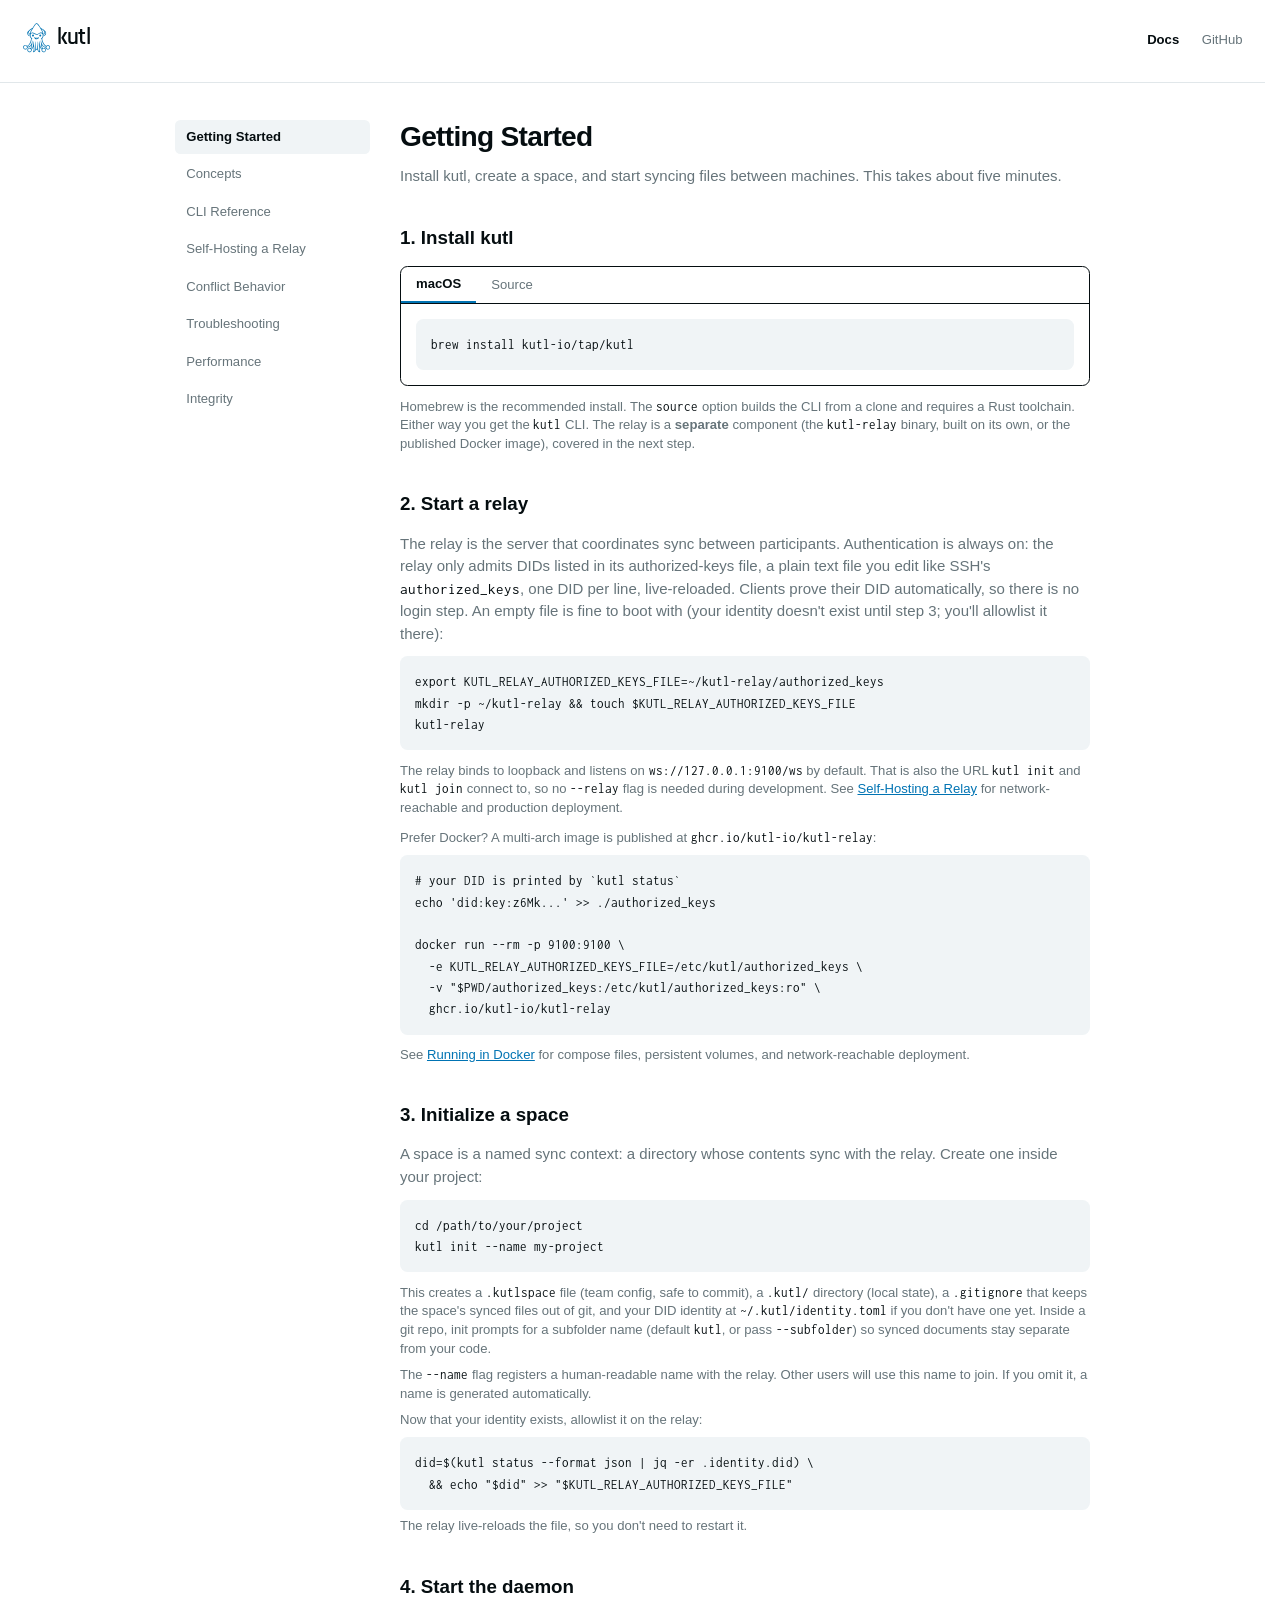
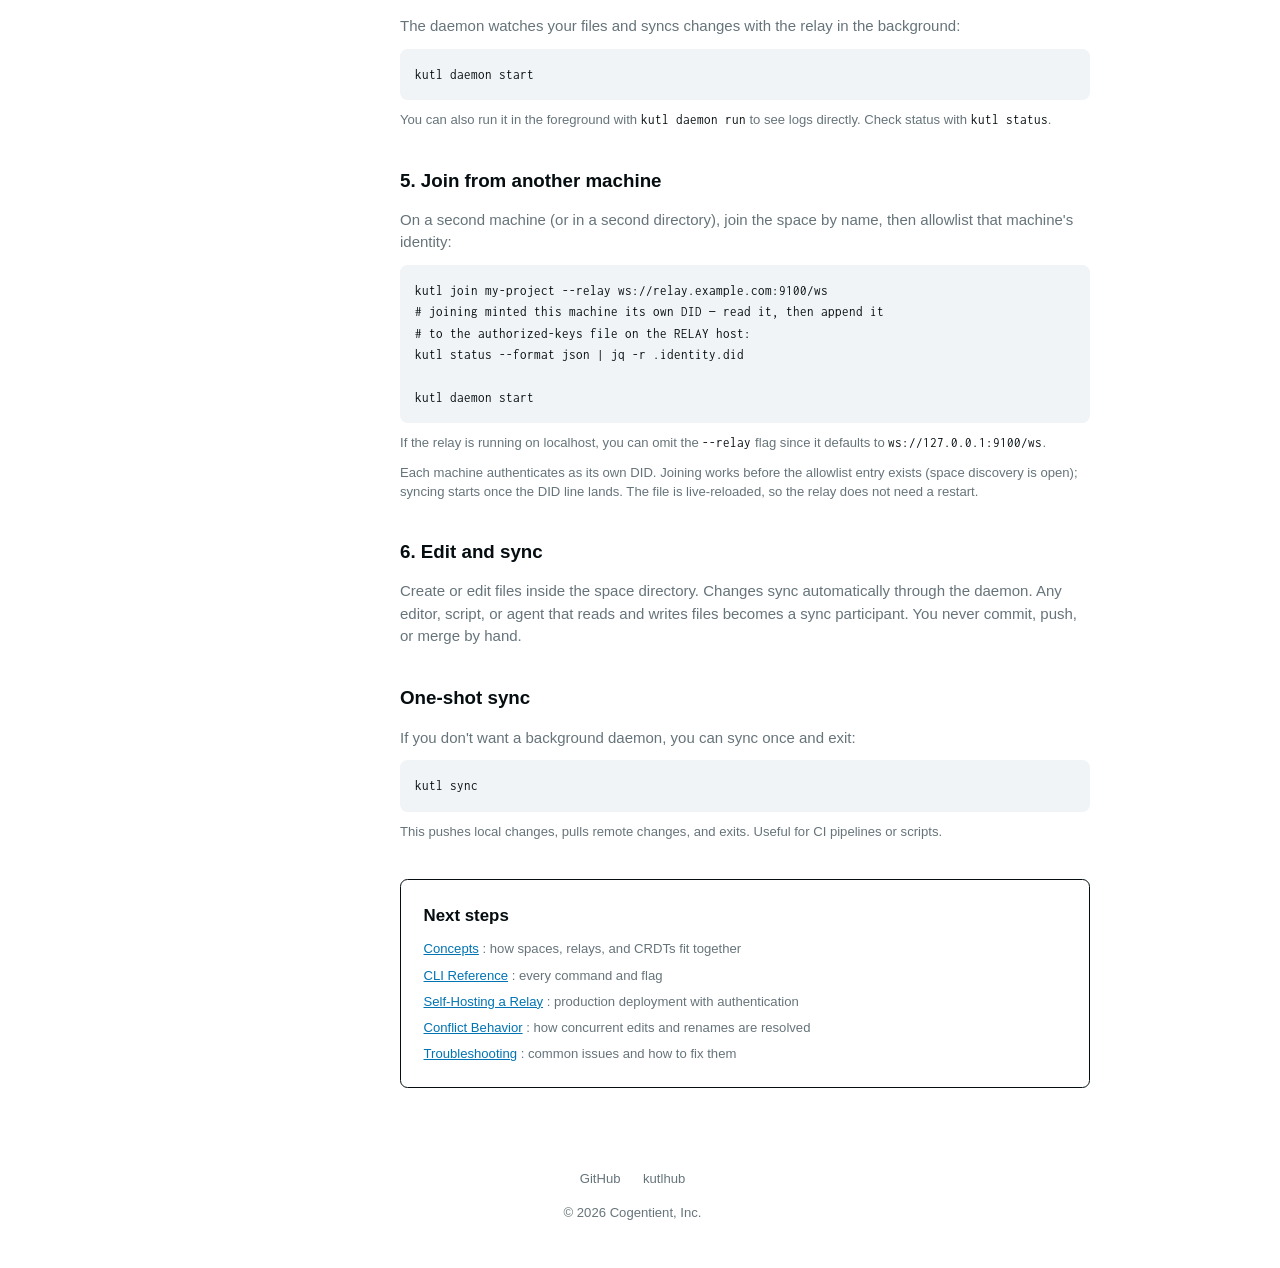
==== commit 5b61300f: "Deploying to main from @ cogentient/kutl@6064a5e509a951b791c4bf812aff016446a304c5 🚀" ====
--- a/docs/index.html
+++ b/docs/index.html
@@ -6,8 +6,37 @@
     <link rel="icon" type="image/svg+xml" href="/favicon.svg" />
     <title>Getting Started — kutl docs</title>
     <meta name="description" content="Install kutl, join a space, and sync your first folder in minutes." />
-    <script type="module" crossorigin src="/assets/index-C_V6h71u.js"></script>
-    <link rel="stylesheet" crossorigin href="/assets/index-CdeIZDaI.css">
+    <script>
+      (function () {
+        // kutl.io follows the system; kutlhub's toggle is an app affordance.
+        // No toggle UI, no persisted theme — .dark tracks
+        // prefers-color-scheme directly, before first paint (avoids a
+        // flash of the wrong theme) and for the life of the page (the
+        // change listener catches the OS preference flipping while the
+        // tab stays open). Guarded for environments without matchMedia
+        // (prerendering runs this template through no browser, but the
+        // guard costs nothing and keeps the script inert rather than
+        // throwing if it ever is).
+        if (typeof matchMedia !== 'function') return;
+        var media = matchMedia('(prefers-color-scheme: dark)');
+        var apply = function () {
+          document.documentElement.classList.toggle('dark', media.matches);
+        };
+        apply();
+        // Legacy Safari (<14) has no MediaQueryList.addEventListener,
+        // only the deprecated addListener — feature-checked the same
+        // way as the matchMedia guard above, so the live-follow is lost
+        // gracefully there instead of throwing after `apply()` already
+        // set the correct initial theme.
+        if (typeof media.addEventListener === 'function') {
+          media.addEventListener('change', apply);
+        } else if (typeof media.addListener === 'function') {
+          media.addListener(apply);
+        }
+      })();
+    </script>
+    <script type="module" crossorigin src="/assets/index-BK4oICwN.js"></script>
+    <link rel="stylesheet" crossorigin href="/assets/index-BV-C8rOU.css">
       <link rel="canonical" href="https://kutl.io/docs" />
     <meta property="og:type" content="website" />
     <meta property="og:url" content="https://kutl.io/docs" />
@@ -20,21 +49,21 @@
     <meta name="twitter:image" content="https://kutl.io/og.png" />
   </head>
   <body>
-    <div id="root"><div class="min-h-screen bg-background text-foreground"><header class="flex items-center justify-between border-b border-border p-6"><a href="/" data-discover="true"><span class="inline-flex items-center gap-2"><svg xmlns="http://www.w3.org/2000/svg" viewBox="0 0 544 598" fill="currentColor" class="h-8 w-auto text-primary"><g transform="translate(0,598) scale(0.1,-0.1)" stroke="none"><path d="M2630 5911 c-103 -34 -169 -89 -281 -231 -108 -138 -366 -533 -392 -600 -6 -16 -39 -42 -95 -75 -47 -27 -97 -60 -111 -71 -15 -12 -47 -35 -73 -50 -139 -86 -328 -226 -462 -343 -221 -194 -315 -318 -360 -473 -22 -76 -21 -229 1 -294 54 -161 206 -321 388 -409 50 -24 102 -47 116 -50 23 -6 29 -16 44 -73 27 -110 78 -206 145 -276 69 -72 69 -73 45 -231 -51 -320 -176 -671 -319 -895 -110 -173 -280 -339 -413 -402 l-51 -24 -60 46 c-90 70 -165 95 -282 94 -84 -1 -104 -4 -175 -34 -205 -86 -311 -310 -246 -519 39 -125 114 -210 239 -269 124 -59 272 -57 399 5 108 53 212 189 229 299 6 44 6 44 48 44 67 0 183 37 306 98 106 53 123 66 231 172 64 63 133 140 153 170 20 30 36 49 36 43 0 -36 -67 -311 -97 -397 -27 -80 -66 -166 -88 -194 -1 -1 -26 9 -55 22 -74 34 -140 41 -228 22 -138 -29 -245 -108 -300 -221 -45 -92 -55 -145 -49 -241 4 -68 11 -98 36 -148 42 -87 114 -157 208 -203 76 -37 79 -38 193 -38 112 0 118 1 182 34 95 48 171 119 208 195 39 80 57 186 42 259 l-11 52 68 70 c116 120 195 251 261 429 l37 99 7 -104 c3 -57 10 -131 15 -164 5 -33 10 -145 10 -250 1 -153 -3 -208 -19 -284 -22 -106 -60 -196 -107 -259 -52 -67 -43 -92 35 -92 97 1 242 69 336 159 79 75 161 216 197 339 11 37 14 41 28 28 30 -26 100 -56 131 -56 39 0 82 22 108 55 25 31 32 32 32 0 0 -44 58 -183 106 -256 63 -93 153 -175 249 -224 71 -36 84 -39 158 -40 98 0 105 10 59 83 -58 90 -93 171 -112 259 -27 120 -36 315 -21 439 7 55 19 157 28 229 l16 130 18 -65 c19 -68 93 -218 156 -317 20 -32 68 -90 106 -130 l70 -72 1 -123 c1 -148 13 -181 105 -280 46 -50 80 -76 139 -105 76 -38 78 -38 197 -38 118 0 122 1 189 35 74 38 153 110 191 175 74 125 71 330 -4 438 -50 71 -123 135 -196 169 -63 30 -81 33 -176 36 -92 3 -113 1 -158 -19 -28 -12 -53 -20 -55 -18 -2 2 -19 36 -39 74 -46 91 -90 233 -115 370 -11 61 -24 118 -27 128 -13 32 1 18 59 -61 89 -122 216 -232 354 -308 115 -64 228 -104 296 -104 45 0 56 -11 70 -71 13 -56 85 -177 127 -215 101 -89 274 -131 406 -98 131 32 203 82 271 187 106 161 93 378 -30 513 -72 78 -123 110 -224 139 -82 24 -95 25 -167 16 -89 -12 -181 -52 -242 -104 l-39 -34 -57 33 c-143 80 -239 169 -361 331 -81 109 -217 370 -257 493 -55 173 -131 518 -131 595 0 23 13 44 56 89 66 71 128 189 151 287 13 61 18 70 42 76 51 13 127 49 211 100 208 127 320 311 320 523 -1 56 -31 173 -60 231 -79 155 -268 346 -540 544 -42 31 -298 206 -350 240 -146 95 -152 100 -176 146 -21 42 -64 109 -227 354 -102 154 -165 234 -246 316 -111 111 -166 140 -276 145 -44 2 -91 0 -105 -5z m187 -156 c81 -40 171 -144 333 -383 84 -126 212 -325 235 -367 15 -27 46 -79 70 -115 62 -94 203 -335 238 -405 16 -33 46 -89 67 -125 63 -107 148 -341 150 -412 0 -5 -20 7 -45 26 -135 103 -337 123 -524 52 -79 -31 -228 -112 -321 -176 -46 -32 -159 -70 -232 -80 -149 -19 -274 20 -478 150 -147 94 -279 140 -423 148 -88 4 -104 2 -175 -23 -85 -31 -114 -47 -153 -82 l-26 -24 5 53 c2 29 16 84 29 122 26 71 195 409 218 436 7 8 38 60 68 115 30 55 81 142 113 193 32 50 79 125 103 165 103 166 304 471 374 566 87 117 137 160 220 187 51 16 86 11 154 -21z m-1052 -990 c-20 -26 -42 -63 -50 -82 -8 -20 -30 -61 -49 -92 -82 -134 -198 -368 -232 -466 -23 -68 -28 -96 -28 -190 -1 -91 2 -116 17 -139 10 -15 16 -30 13 -34 -21 -20 -160 117 -216 213 -34 58 -35 63 -35 165 0 102 1 107 38 177 50 97 153 208 268 289 52 36 103 74 114 84 11 10 38 28 60 40 22 12 60 36 85 54 25 18 46 32 48 31 2 -2 -13 -24 -33 -50z m2000 -30 c60 -34 253 -176 314 -231 56 -50 114 -136 153 -227 58 -131 40 -252 -54 -383 -31 -44 -139 -134 -160 -134 -6 0 -7 8 -3 18 27 64 37 139 26 209 -13 88 -95 297 -163 418 -28 50 -80 144 -115 209 -35 65 -74 133 -87 150 -41 55 -41 62 -1 30 22 -17 62 -43 90 -59z m639 -570 c82 -128 96 -270 39 -395 -45 -99 -153 -205 -268 -264 -49 -25 -95 -46 -102 -46 -16 0 -22 24 -24 104 l-2 69 49 33 c88 57 198 173 232 244 47 96 62 226 35 296 -12 31 8 11 41 -41z m-3332 -30 c-5 -88 22 -190 71 -274 34 -57 168 -182 223 -209 38 -17 38 -20 27 -134 -3 -38 -11 -68 -16 -68 -6 0 -54 24 -106 54 -136 77 -221 167 -273 287 -53 124 -39 242 43 370 17 27 32 49 33 49 1 0 0 -34 -2 -75z m998 -229 c36 -15 92 -45 125 -66 112 -72 242 -139 321 -167 69 -24 94 -27 199 -27 77 0 143 6 185 16 69 18 199 84 340 173 126 80 190 100 330 100 106 0 119 -2 166 -27 51 -27 107 -86 137 -144 73 -141 75 -427 4 -585 -54 -121 -125 -189 -261 -248 -55 -24 -76 -39 -74 -50 3 -13 19 -17 81 -19 42 -2 77 -4 77 -6 0 -2 9 -69 19 -150 49 -361 215 -784 404 -1031 121 -157 219 -248 338 -317 l106 -61 -13 -26 c-8 -14 -14 -36 -14 -48 0 -17 -6 -23 -22 -23 -98 1 -320 102 -433 198 -141 118 -286 349 -370 587 -19 55 -53 171 -75 258 -52 208 -82 275 -105 236 -7 -10 13 -220 61 -644 13 -121 27 -245 30 -275 8 -71 69 -360 90 -425 18 -54 99 -211 115 -220 5 -4 -5 -24 -23 -46 l-32 -39 -29 27 c-93 88 -212 290 -256 434 -65 211 -91 337 -141 685 -33 228 -51 312 -79 359 -29 50 -36 27 -31 -90 9 -207 4 -710 -9 -845 -7 -74 -24 -225 -37 -334 -34 -284 -29 -438 20 -650 9 -38 15 -71 13 -73 -8 -8 -117 109 -150 160 -95 149 -125 373 -92 690 31 301 45 590 35 725 -21 259 -43 369 -72 360 -10 -4 -15 -64 -19 -244 -4 -131 -12 -288 -18 -349 -17 -152 -60 -487 -71 -560 -6 -33 -10 -112 -10 -174 l0 -115 -51 -48 c-28 -26 -55 -48 -59 -48 -4 0 -27 21 -52 48 l-44 47 -13 170 c-6 94 -16 189 -21 212 -34 148 -80 664 -81 906 0 88 -5 149 -11 153 -19 12 -39 -23 -48 -82 -37 -239 -37 -587 0 -949 37 -369 22 -526 -67 -714 -18 -36 -53 -81 -102 -128 -41 -40 -75 -72 -77 -70 -1 1 12 54 28 117 35 137 48 360 29 500 -26 201 -43 357 -56 540 -16 212 -19 657 -5 785 9 87 1 111 -24 73 -25 -38 -52 -164 -96 -453 -56 -363 -124 -631 -197 -780 -39 -78 -127 -206 -172 -250 l-41 -39 -17 24 c-9 13 -25 32 -35 42 -9 9 -13 20 -8 23 5 3 29 42 53 88 71 129 147 423 167 642 6 66 15 163 21 215 5 52 14 145 19 205 5 61 16 177 25 258 9 81 13 152 10 157 -21 34 -57 -53 -110 -270 -123 -492 -330 -797 -637 -939 -70 -32 -235 -79 -243 -69 -9 13 -24 103 -18 105 43 15 174 106 243 169 93 85 230 247 256 303 10 20 28 54 42 76 43 67 108 206 140 296 17 46 39 107 50 134 28 71 80 308 100 455 l17 124 48 -3 c60 -3 107 7 107 23 0 7 -37 30 -82 51 -187 87 -273 214 -298 438 -25 220 22 405 128 497 67 59 107 70 242 66 97 -3 125 -8 180 -30z m-1463 -2506 c65 -29 145 -115 166 -179 37 -116 15 -230 -60 -303 -78 -76 -121 -93 -233 -93 -83 0 -101 4 -145 27 -79 41 -130 103 -155 189 -25 83 -22 127 14 205 45 97 114 152 217 174 59 12 143 4 196 -20z m4467 4 c64 -22 147 -100 177 -166 31 -71 32 -182 2 -248 -27 -58 -84 -115 -147 -147 -42 -22 -66 -26 -131 -27 -68 -1 -88 3 -137 27 -82 40 -143 112 -169 199 -21 68 -21 71 -4 134 42 155 148 242 296 243 36 1 87 -6 113 -15z m-3639 -539 c86 -41 143 -107 169 -194 21 -71 20 -99 -5 -174 -66 -198 -330 -269 -488 -130 -120 105 -145 262 -61 392 81 126 247 172 385 106z m2843 1 c48 -25 121 -103 146 -156 28 -61 29 -189 2 -240 -34 -63 -95 -127 -144 -151 -38 -19 -64 -23 -137 -23 -79 -1 -96 2 -141 26 -28 15 -72 50 -97 78 -106 118 -103 276 9 400 65 72 116 90 239 87 62 -2 100 -9 123 -21z"></path><path d="M1905 3656 c-43 -18 -93 -79 -101 -121 -3 -20 -4 -63 -2 -97 4 -57 7 -64 49 -103 61 -57 125 -73 203 -51 163 48 195 248 57 354 -38 29 -49 32 -109 32 -37 -1 -81 -7 -97 -14z"></path><path d="M3352 3653 c-41 -20 -91 -82 -104 -130 -5 -20 -7 -60 -3 -90 5 -44 13 -60 43 -89 70 -68 130 -85 217 -59 72 21 120 69 134 137 22 99 -29 206 -112 237 -42 16 -137 13 -175 -6z"></path><path d="M2256 3117 c-48 -35 1 -146 110 -252 97 -94 188 -136 313 -143 159 -9 279 37 397 153 80 80 128 162 122 212 -4 37 -38 41 -109 12 -165 -65 -205 -73 -369 -73 -151 1 -158 2 -270 38 -63 20 -125 44 -137 52 -27 17 -34 17 -57 1z m504 -214 c80 3 156 8 170 12 24 7 24 7 5 -8 -11 -8 -45 -27 -75 -43 -49 -26 -65 -29 -150 -29 -92 0 -98 2 -153 35 -31 19 -57 37 -57 41 0 3 26 2 58 -3 31 -5 122 -7 202 -5z"></path></g></svg><span class="font-logo font-semibold tracking-tight text-2xl">kutl</span></span></a><nav class="flex items-center gap-6 text-sm"><a class="font-semibold text-foreground" href="/docs" data-discover="true">Docs</a><a href="https://github.com/kutl-io" class="text-muted-foreground transition-colors hover:text-foreground">GitHub</a><button type="button" aria-label="Open documentation menu" aria-expanded="false" aria-controls="docs-mobile-nav" class="text-muted-foreground transition-colors hover:text-foreground sm:hidden"><svg xmlns="http://www.w3.org/2000/svg" width="24" height="24" viewBox="0 0 24 24" fill="none" stroke="currentColor" stroke-width="2" stroke-linecap="round" stroke-linejoin="round" class="lucide lucide-menu h-5 w-5" aria-hidden="true"><path d="M4 5h16"></path><path d="M4 12h16"></path><path d="M4 19h16"></path></svg></button></nav></header><div class="mx-auto flex max-w-5xl gap-8 px-6 py-10"><aside class="hidden w-52 shrink-0 sm:block"><nav class="sticky top-10 space-y-1"><a aria-current="page" class="block rounded-md px-3 py-2 text-sm transition-colors bg-secondary font-semibold text-foreground" href="/docs" data-discover="true">Getting Started</a><a class="block rounded-md px-3 py-2 text-sm transition-colors text-muted-foreground hover:text-foreground" href="/docs/concepts" data-discover="true">Concepts</a><a class="block rounded-md px-3 py-2 text-sm transition-colors text-muted-foreground hover:text-foreground" href="/docs/cli" data-discover="true">CLI Reference</a><a class="block rounded-md px-3 py-2 text-sm transition-colors text-muted-foreground hover:text-foreground" href="/docs/relay" data-discover="true">Self-Hosting a Relay</a><a class="block rounded-md px-3 py-2 text-sm transition-colors text-muted-foreground hover:text-foreground" href="/docs/conflicts" data-discover="true">Conflict Behavior</a><a class="block rounded-md px-3 py-2 text-sm transition-colors text-muted-foreground hover:text-foreground" href="/docs/troubleshooting" data-discover="true">Troubleshooting</a></nav></aside><main class="min-w-0 flex-1"><article class="space-y-10"><div><h1 class="mb-3 text-3xl font-bold tracking-tight">Getting Started</h1><p class="text-muted-foreground">Install kutl, create a space, and start syncing files between machines. This takes about five minutes.</p></div><section><h2 class="mb-4 text-xl font-semibold" id="install">1. Install kutl</h2><div class="rounded-lg border bg-card"><div class="flex border-b"><button type="button" class="px-4 py-2 text-sm transition-colors border-b-2 border-primary font-semibold text-foreground">macOS</button><button type="button" class="px-4 py-2 text-sm transition-colors text-muted-foreground hover:text-foreground">Source</button></div><div class="p-4"><div class="group relative"><pre class="overflow-x-auto rounded-lg bg-secondary p-4 text-sm leading-relaxed"><code>brew install kutl-io/tap/kutl</code></pre><button type="button" class="absolute top-2 right-2 rounded-md border border-border bg-background p-1.5 text-muted-foreground opacity-0 transition-opacity hover:text-foreground group-hover:opacity-100" aria-label="Copy to clipboard"><svg xmlns="http://www.w3.org/2000/svg" width="24" height="24" viewBox="0 0 24 24" fill="none" stroke="currentColor" stroke-width="2" stroke-linecap="round" stroke-linejoin="round" class="lucide lucide-copy h-3.5 w-3.5" aria-hidden="true"><rect width="14" height="14" x="8" y="8" rx="2" ry="2"></rect><path d="M4 16c-1.1 0-2-.9-2-2V4c0-1.1.9-2 2-2h10c1.1 0 2 .9 2 2"></path></svg></button></div></div></div><p class="mt-3 text-sm text-muted-foreground">Homebrew is the recommended install. The<!-- --> <code class="font-mono text-foreground">source</code> option builds the CLI from a clone and requires a Rust toolchain. Either way you get the <code class="font-mono text-foreground">kutl</code> <!-- -->CLI. The relay is a <strong>separate</strong> component (the<!-- --> <code class="font-mono text-foreground">kutl-relay</code> binary, built on its own, or the published Docker image), covered in the next step.</p></section><section><h2 class="mb-4 text-xl font-semibold" id="relay">2. Start a relay</h2><p class="mb-3 text-muted-foreground">The relay is the server that coordinates sync between participants. Authentication is always on: the relay only admits DIDs listed in its authorized-keys file, a plain text file you edit like SSH&#x27;s<!-- --> <code class="font-mono text-foreground">authorized_keys</code>, one DID per line, live-reloaded. Clients prove their DID automatically, so there is no login step. An empty file is fine to boot with (your identity doesn&#x27;t exist until step 3; you&#x27;ll allowlist it there):</p><div class="group relative"><pre class="overflow-x-auto rounded-lg bg-secondary p-4 text-sm leading-relaxed"><code>export KUTL_RELAY_AUTHORIZED_KEYS_FILE=~/kutl-relay/authorized_keys
+    <div id="root"><div class="min-h-screen bg-background text-foreground"><header class="flex items-center justify-between border-b border-border p-6"><a href="/" data-discover="true"><span class="inline-flex items-center gap-2"><svg xmlns="http://www.w3.org/2000/svg" viewBox="0 0 544 598" fill="currentColor" class="h-8 w-auto text-primary"><g transform="translate(0,598) scale(0.1,-0.1)" stroke="none"><path d="M2630 5911 c-103 -34 -169 -89 -281 -231 -108 -138 -366 -533 -392 -600 -6 -16 -39 -42 -95 -75 -47 -27 -97 -60 -111 -71 -15 -12 -47 -35 -73 -50 -139 -86 -328 -226 -462 -343 -221 -194 -315 -318 -360 -473 -22 -76 -21 -229 1 -294 54 -161 206 -321 388 -409 50 -24 102 -47 116 -50 23 -6 29 -16 44 -73 27 -110 78 -206 145 -276 69 -72 69 -73 45 -231 -51 -320 -176 -671 -319 -895 -110 -173 -280 -339 -413 -402 l-51 -24 -60 46 c-90 70 -165 95 -282 94 -84 -1 -104 -4 -175 -34 -205 -86 -311 -310 -246 -519 39 -125 114 -210 239 -269 124 -59 272 -57 399 5 108 53 212 189 229 299 6 44 6 44 48 44 67 0 183 37 306 98 106 53 123 66 231 172 64 63 133 140 153 170 20 30 36 49 36 43 0 -36 -67 -311 -97 -397 -27 -80 -66 -166 -88 -194 -1 -1 -26 9 -55 22 -74 34 -140 41 -228 22 -138 -29 -245 -108 -300 -221 -45 -92 -55 -145 -49 -241 4 -68 11 -98 36 -148 42 -87 114 -157 208 -203 76 -37 79 -38 193 -38 112 0 118 1 182 34 95 48 171 119 208 195 39 80 57 186 42 259 l-11 52 68 70 c116 120 195 251 261 429 l37 99 7 -104 c3 -57 10 -131 15 -164 5 -33 10 -145 10 -250 1 -153 -3 -208 -19 -284 -22 -106 -60 -196 -107 -259 -52 -67 -43 -92 35 -92 97 1 242 69 336 159 79 75 161 216 197 339 11 37 14 41 28 28 30 -26 100 -56 131 -56 39 0 82 22 108 55 25 31 32 32 32 0 0 -44 58 -183 106 -256 63 -93 153 -175 249 -224 71 -36 84 -39 158 -40 98 0 105 10 59 83 -58 90 -93 171 -112 259 -27 120 -36 315 -21 439 7 55 19 157 28 229 l16 130 18 -65 c19 -68 93 -218 156 -317 20 -32 68 -90 106 -130 l70 -72 1 -123 c1 -148 13 -181 105 -280 46 -50 80 -76 139 -105 76 -38 78 -38 197 -38 118 0 122 1 189 35 74 38 153 110 191 175 74 125 71 330 -4 438 -50 71 -123 135 -196 169 -63 30 -81 33 -176 36 -92 3 -113 1 -158 -19 -28 -12 -53 -20 -55 -18 -2 2 -19 36 -39 74 -46 91 -90 233 -115 370 -11 61 -24 118 -27 128 -13 32 1 18 59 -61 89 -122 216 -232 354 -308 115 -64 228 -104 296 -104 45 0 56 -11 70 -71 13 -56 85 -177 127 -215 101 -89 274 -131 406 -98 131 32 203 82 271 187 106 161 93 378 -30 513 -72 78 -123 110 -224 139 -82 24 -95 25 -167 16 -89 -12 -181 -52 -242 -104 l-39 -34 -57 33 c-143 80 -239 169 -361 331 -81 109 -217 370 -257 493 -55 173 -131 518 -131 595 0 23 13 44 56 89 66 71 128 189 151 287 13 61 18 70 42 76 51 13 127 49 211 100 208 127 320 311 320 523 -1 56 -31 173 -60 231 -79 155 -268 346 -540 544 -42 31 -298 206 -350 240 -146 95 -152 100 -176 146 -21 42 -64 109 -227 354 -102 154 -165 234 -246 316 -111 111 -166 140 -276 145 -44 2 -91 0 -105 -5z m187 -156 c81 -40 171 -144 333 -383 84 -126 212 -325 235 -367 15 -27 46 -79 70 -115 62 -94 203 -335 238 -405 16 -33 46 -89 67 -125 63 -107 148 -341 150 -412 0 -5 -20 7 -45 26 -135 103 -337 123 -524 52 -79 -31 -228 -112 -321 -176 -46 -32 -159 -70 -232 -80 -149 -19 -274 20 -478 150 -147 94 -279 140 -423 148 -88 4 -104 2 -175 -23 -85 -31 -114 -47 -153 -82 l-26 -24 5 53 c2 29 16 84 29 122 26 71 195 409 218 436 7 8 38 60 68 115 30 55 81 142 113 193 32 50 79 125 103 165 103 166 304 471 374 566 87 117 137 160 220 187 51 16 86 11 154 -21z m-1052 -990 c-20 -26 -42 -63 -50 -82 -8 -20 -30 -61 -49 -92 -82 -134 -198 -368 -232 -466 -23 -68 -28 -96 -28 -190 -1 -91 2 -116 17 -139 10 -15 16 -30 13 -34 -21 -20 -160 117 -216 213 -34 58 -35 63 -35 165 0 102 1 107 38 177 50 97 153 208 268 289 52 36 103 74 114 84 11 10 38 28 60 40 22 12 60 36 85 54 25 18 46 32 48 31 2 -2 -13 -24 -33 -50z m2000 -30 c60 -34 253 -176 314 -231 56 -50 114 -136 153 -227 58 -131 40 -252 -54 -383 -31 -44 -139 -134 -160 -134 -6 0 -7 8 -3 18 27 64 37 139 26 209 -13 88 -95 297 -163 418 -28 50 -80 144 -115 209 -35 65 -74 133 -87 150 -41 55 -41 62 -1 30 22 -17 62 -43 90 -59z m639 -570 c82 -128 96 -270 39 -395 -45 -99 -153 -205 -268 -264 -49 -25 -95 -46 -102 -46 -16 0 -22 24 -24 104 l-2 69 49 33 c88 57 198 173 232 244 47 96 62 226 35 296 -12 31 8 11 41 -41z m-3332 -30 c-5 -88 22 -190 71 -274 34 -57 168 -182 223 -209 38 -17 38 -20 27 -134 -3 -38 -11 -68 -16 -68 -6 0 -54 24 -106 54 -136 77 -221 167 -273 287 -53 124 -39 242 43 370 17 27 32 49 33 49 1 0 0 -34 -2 -75z m998 -229 c36 -15 92 -45 125 -66 112 -72 242 -139 321 -167 69 -24 94 -27 199 -27 77 0 143 6 185 16 69 18 199 84 340 173 126 80 190 100 330 100 106 0 119 -2 166 -27 51 -27 107 -86 137 -144 73 -141 75 -427 4 -585 -54 -121 -125 -189 -261 -248 -55 -24 -76 -39 -74 -50 3 -13 19 -17 81 -19 42 -2 77 -4 77 -6 0 -2 9 -69 19 -150 49 -361 215 -784 404 -1031 121 -157 219 -248 338 -317 l106 -61 -13 -26 c-8 -14 -14 -36 -14 -48 0 -17 -6 -23 -22 -23 -98 1 -320 102 -433 198 -141 118 -286 349 -370 587 -19 55 -53 171 -75 258 -52 208 -82 275 -105 236 -7 -10 13 -220 61 -644 13 -121 27 -245 30 -275 8 -71 69 -360 90 -425 18 -54 99 -211 115 -220 5 -4 -5 -24 -23 -46 l-32 -39 -29 27 c-93 88 -212 290 -256 434 -65 211 -91 337 -141 685 -33 228 -51 312 -79 359 -29 50 -36 27 -31 -90 9 -207 4 -710 -9 -845 -7 -74 -24 -225 -37 -334 -34 -284 -29 -438 20 -650 9 -38 15 -71 13 -73 -8 -8 -117 109 -150 160 -95 149 -125 373 -92 690 31 301 45 590 35 725 -21 259 -43 369 -72 360 -10 -4 -15 -64 -19 -244 -4 -131 -12 -288 -18 -349 -17 -152 -60 -487 -71 -560 -6 -33 -10 -112 -10 -174 l0 -115 -51 -48 c-28 -26 -55 -48 -59 -48 -4 0 -27 21 -52 48 l-44 47 -13 170 c-6 94 -16 189 -21 212 -34 148 -80 664 -81 906 0 88 -5 149 -11 153 -19 12 -39 -23 -48 -82 -37 -239 -37 -587 0 -949 37 -369 22 -526 -67 -714 -18 -36 -53 -81 -102 -128 -41 -40 -75 -72 -77 -70 -1 1 12 54 28 117 35 137 48 360 29 500 -26 201 -43 357 -56 540 -16 212 -19 657 -5 785 9 87 1 111 -24 73 -25 -38 -52 -164 -96 -453 -56 -363 -124 -631 -197 -780 -39 -78 -127 -206 -172 -250 l-41 -39 -17 24 c-9 13 -25 32 -35 42 -9 9 -13 20 -8 23 5 3 29 42 53 88 71 129 147 423 167 642 6 66 15 163 21 215 5 52 14 145 19 205 5 61 16 177 25 258 9 81 13 152 10 157 -21 34 -57 -53 -110 -270 -123 -492 -330 -797 -637 -939 -70 -32 -235 -79 -243 -69 -9 13 -24 103 -18 105 43 15 174 106 243 169 93 85 230 247 256 303 10 20 28 54 42 76 43 67 108 206 140 296 17 46 39 107 50 134 28 71 80 308 100 455 l17 124 48 -3 c60 -3 107 7 107 23 0 7 -37 30 -82 51 -187 87 -273 214 -298 438 -25 220 22 405 128 497 67 59 107 70 242 66 97 -3 125 -8 180 -30z m-1463 -2506 c65 -29 145 -115 166 -179 37 -116 15 -230 -60 -303 -78 -76 -121 -93 -233 -93 -83 0 -101 4 -145 27 -79 41 -130 103 -155 189 -25 83 -22 127 14 205 45 97 114 152 217 174 59 12 143 4 196 -20z m4467 4 c64 -22 147 -100 177 -166 31 -71 32 -182 2 -248 -27 -58 -84 -115 -147 -147 -42 -22 -66 -26 -131 -27 -68 -1 -88 3 -137 27 -82 40 -143 112 -169 199 -21 68 -21 71 -4 134 42 155 148 242 296 243 36 1 87 -6 113 -15z m-3639 -539 c86 -41 143 -107 169 -194 21 -71 20 -99 -5 -174 -66 -198 -330 -269 -488 -130 -120 105 -145 262 -61 392 81 126 247 172 385 106z m2843 1 c48 -25 121 -103 146 -156 28 -61 29 -189 2 -240 -34 -63 -95 -127 -144 -151 -38 -19 -64 -23 -137 -23 -79 -1 -96 2 -141 26 -28 15 -72 50 -97 78 -106 118 -103 276 9 400 65 72 116 90 239 87 62 -2 100 -9 123 -21z"></path><path d="M1905 3656 c-43 -18 -93 -79 -101 -121 -3 -20 -4 -63 -2 -97 4 -57 7 -64 49 -103 61 -57 125 -73 203 -51 163 48 195 248 57 354 -38 29 -49 32 -109 32 -37 -1 -81 -7 -97 -14z"></path><path d="M3352 3653 c-41 -20 -91 -82 -104 -130 -5 -20 -7 -60 -3 -90 5 -44 13 -60 43 -89 70 -68 130 -85 217 -59 72 21 120 69 134 137 22 99 -29 206 -112 237 -42 16 -137 13 -175 -6z"></path><path d="M2256 3117 c-48 -35 1 -146 110 -252 97 -94 188 -136 313 -143 159 -9 279 37 397 153 80 80 128 162 122 212 -4 37 -38 41 -109 12 -165 -65 -205 -73 -369 -73 -151 1 -158 2 -270 38 -63 20 -125 44 -137 52 -27 17 -34 17 -57 1z m504 -214 c80 3 156 8 170 12 24 7 24 7 5 -8 -11 -8 -45 -27 -75 -43 -49 -26 -65 -29 -150 -29 -92 0 -98 2 -153 35 -31 19 -57 37 -57 41 0 3 26 2 58 -3 31 -5 122 -7 202 -5z"></path></g></svg><span class="font-logo font-semibold tracking-tight text-2xl">kutl</span></span></a><nav class="flex items-center gap-6 text-sm"><a class="font-semibold text-foreground" href="/docs" data-discover="true">Docs</a><a href="https://github.com/kutl-io" class="text-muted-foreground transition-colors hover:text-foreground">GitHub</a><button type="button" aria-label="Open documentation menu" aria-expanded="false" aria-controls="docs-mobile-nav" class="text-muted-foreground transition-colors hover:text-foreground sm:hidden"><svg xmlns="http://www.w3.org/2000/svg" width="24" height="24" viewBox="0 0 24 24" fill="none" stroke="currentColor" stroke-width="2" stroke-linecap="round" stroke-linejoin="round" class="lucide lucide-menu h-5 w-5" aria-hidden="true"><path d="M4 5h16"></path><path d="M4 12h16"></path><path d="M4 19h16"></path></svg></button></nav></header><div class="mx-auto flex max-w-5xl gap-8 px-6 py-10"><aside class="hidden w-52 shrink-0 sm:block"><nav class="sticky top-10 space-y-1"><a aria-current="page" class="block rounded-md px-3 py-2 text-sm transition-colors bg-secondary font-semibold text-foreground" href="/docs" data-discover="true">Getting Started</a><a class="block rounded-md px-3 py-2 text-sm transition-colors text-muted-foreground hover:text-foreground" href="/docs/concepts" data-discover="true">Concepts</a><a class="block rounded-md px-3 py-2 text-sm transition-colors text-muted-foreground hover:text-foreground" href="/docs/cli" data-discover="true">CLI Reference</a><a class="block rounded-md px-3 py-2 text-sm transition-colors text-muted-foreground hover:text-foreground" href="/docs/relay" data-discover="true">Self-Hosting a Relay</a><a class="block rounded-md px-3 py-2 text-sm transition-colors text-muted-foreground hover:text-foreground" href="/docs/conflicts" data-discover="true">Conflict Behavior</a><a class="block rounded-md px-3 py-2 text-sm transition-colors text-muted-foreground hover:text-foreground" href="/docs/troubleshooting" data-discover="true">Troubleshooting</a><a class="block rounded-md px-3 py-2 text-sm transition-colors text-muted-foreground hover:text-foreground" href="/docs/performance" data-discover="true">Performance</a><a class="block rounded-md px-3 py-2 text-sm transition-colors text-muted-foreground hover:text-foreground" href="/docs/integrity" data-discover="true">Integrity</a></nav></aside><main class="min-w-0 flex-1"><article class="space-y-10"><div><h1 class="mb-3 text-3xl font-bold tracking-tight">Getting Started</h1><p class="text-muted-foreground">Install kutl, create a space, and start syncing files between machines. This takes about five minutes.</p></div><section><h2 class="mb-4 text-xl font-semibold" id="install">1. Install kutl</h2><div class="rounded-lg border bg-card"><div class="flex border-b" role="tablist"><button type="button" role="tab" aria-selected="true" tabindex="0" class="px-4 py-2 text-sm transition-colors border-b-2 border-primary font-semibold text-foreground">macOS</button><button type="button" role="tab" aria-selected="false" tabindex="-1" class="px-4 py-2 text-sm transition-colors text-muted-foreground hover:text-foreground">Source</button></div><div class="p-4"><div class="group relative"><pre class="overflow-x-auto rounded-lg bg-secondary p-4 text-sm leading-relaxed"><code>brew install kutl-io/tap/kutl</code></pre><button type="button" class="absolute top-2 right-2 rounded-md border border-border bg-background p-1.5 text-muted-foreground opacity-0 transition-opacity hover:text-foreground group-hover:opacity-100" aria-label="Copy to clipboard"><svg xmlns="http://www.w3.org/2000/svg" width="24" height="24" viewBox="0 0 24 24" fill="none" stroke="currentColor" stroke-width="2" stroke-linecap="round" stroke-linejoin="round" class="lucide lucide-copy h-3.5 w-3.5" aria-hidden="true"><rect width="14" height="14" x="8" y="8" rx="2" ry="2"></rect><path d="M4 16c-1.1 0-2-.9-2-2V4c0-1.1.9-2 2-2h10c1.1 0 2 .9 2 2"></path></svg></button></div></div></div><p class="mt-3 text-sm text-muted-foreground">Homebrew is the recommended install. The<!-- --> <code class="font-mono text-foreground">source</code> option builds the CLI from a clone and requires a Rust toolchain. Either way you get the <code class="font-mono text-foreground">kutl</code> <!-- -->CLI. The relay is a <strong>separate</strong> component (the<!-- --> <code class="font-mono text-foreground">kutl-relay</code> binary, built on its own, or the published Docker image), covered in the next step.</p></section><section><h2 class="mb-4 text-xl font-semibold" id="relay">2. Start a relay</h2><p class="mb-3 text-muted-foreground">The relay is the server that coordinates sync between participants. Authentication is always on: the relay only admits DIDs listed in its authorized-keys file, a plain text file you edit like SSH&#x27;s<!-- --> <code class="font-mono text-foreground">authorized_keys</code>, one DID per line, live-reloaded. Clients prove their DID automatically, so there is no login step. An empty file is fine to boot with (your identity doesn&#x27;t exist until step 3; you&#x27;ll allowlist it there):</p><div class="group relative"><pre class="overflow-x-auto rounded-lg bg-secondary p-4 text-sm leading-relaxed"><code>export KUTL_RELAY_AUTHORIZED_KEYS_FILE=~/kutl-relay/authorized_keys
 mkdir -p ~/kutl-relay &amp;&amp; touch $KUTL_RELAY_AUTHORIZED_KEYS_FILE
-kutl-relay</code></pre><button type="button" class="absolute top-2 right-2 rounded-md border border-border bg-background p-1.5 text-muted-foreground opacity-0 transition-opacity hover:text-foreground group-hover:opacity-100" aria-label="Copy to clipboard"><svg xmlns="http://www.w3.org/2000/svg" width="24" height="24" viewBox="0 0 24 24" fill="none" stroke="currentColor" stroke-width="2" stroke-linecap="round" stroke-linejoin="round" class="lucide lucide-copy h-3.5 w-3.5" aria-hidden="true"><rect width="14" height="14" x="8" y="8" rx="2" ry="2"></rect><path d="M4 16c-1.1 0-2-.9-2-2V4c0-1.1.9-2 2-2h10c1.1 0 2 .9 2 2"></path></svg></button></div><p class="mt-3 text-sm text-muted-foreground">The relay binds to loopback and listens on<!-- --> <code class="font-mono text-foreground">ws://127.0.0.1:9100/ws</code> <!-- -->by default. That is also the URL<!-- --> <code class="font-mono text-foreground">kutl init</code> and<!-- --> <code class="font-mono text-foreground">kutl join</code> connect to, so no <code class="font-mono text-foreground">--relay</code> <!-- -->flag is needed during development. See<!-- --> <a class="text-primary underline hover:text-primary/80" href="/docs/relay" data-discover="true">Self-Hosting a Relay</a> <!-- -->for network-reachable and production deployment.</p><p class="mt-3 text-sm text-muted-foreground">Prefer Docker? A multi-arch image is published at<!-- --> <code class="font-mono text-foreground">ghcr.io/kutl-io/kutl-relay</code>:</p><div class="mt-2"><div class="group relative"><pre class="overflow-x-auto rounded-lg bg-secondary p-4 text-sm leading-relaxed"><code># your DID is printed by `kutl status`
+kutl-relay</code></pre><button type="button" class="absolute top-2 right-2 rounded-md border border-border bg-background p-1.5 text-muted-foreground opacity-0 transition-opacity hover:text-foreground group-hover:opacity-100" aria-label="Copy to clipboard"><svg xmlns="http://www.w3.org/2000/svg" width="24" height="24" viewBox="0 0 24 24" fill="none" stroke="currentColor" stroke-width="2" stroke-linecap="round" stroke-linejoin="round" class="lucide lucide-copy h-3.5 w-3.5" aria-hidden="true"><rect width="14" height="14" x="8" y="8" rx="2" ry="2"></rect><path d="M4 16c-1.1 0-2-.9-2-2V4c0-1.1.9-2 2-2h10c1.1 0 2 .9 2 2"></path></svg></button></div><p class="mt-3 text-sm text-muted-foreground">The relay binds to loopback and listens on<!-- --> <code class="font-mono text-foreground">ws://127.0.0.1:9100/ws</code> <!-- -->by default. That is also the URL<!-- --> <code class="font-mono text-foreground">kutl init</code> and<!-- --> <code class="font-mono text-foreground">kutl join</code> connect to, so no <code class="font-mono text-foreground">--relay</code> <!-- -->flag is needed during development. See<!-- --> <a class="text-primary underline hover:text-primary/80" href="/docs/relay" data-discover="true">Self-Hosting a Relay</a> for network-reachable and production deployment.</p><p class="mt-3 text-sm text-muted-foreground">Prefer Docker? A multi-arch image is published at<!-- --> <code class="font-mono text-foreground">ghcr.io/kutl-io/kutl-relay</code>:</p><div class="mt-2"><div class="group relative"><pre class="overflow-x-auto rounded-lg bg-secondary p-4 text-sm leading-relaxed"><code># your DID is printed by `kutl status`
 echo &#x27;did:key:z6Mk...&#x27; &gt;&gt; ./authorized_keys
 
 docker run --rm -p 9100:9100 \
   -e KUTL_RELAY_AUTHORIZED_KEYS_FILE=/etc/kutl/authorized_keys \
   -v &quot;$PWD/authorized_keys:/etc/kutl/authorized_keys:ro&quot; \
-  ghcr.io/kutl-io/kutl-relay</code></pre><button type="button" class="absolute top-2 right-2 rounded-md border border-border bg-background p-1.5 text-muted-foreground opacity-0 transition-opacity hover:text-foreground group-hover:opacity-100" aria-label="Copy to clipboard"><svg xmlns="http://www.w3.org/2000/svg" width="24" height="24" viewBox="0 0 24 24" fill="none" stroke="currentColor" stroke-width="2" stroke-linecap="round" stroke-linejoin="round" class="lucide lucide-copy h-3.5 w-3.5" aria-hidden="true"><rect width="14" height="14" x="8" y="8" rx="2" ry="2"></rect><path d="M4 16c-1.1 0-2-.9-2-2V4c0-1.1.9-2 2-2h10c1.1 0 2 .9 2 2"></path></svg></button></div></div><p class="mt-3 text-sm text-muted-foreground">See<!-- --> <a class="text-primary underline hover:text-primary/80" href="/docs/relay#docker" data-discover="true">Running in Docker</a> <!-- -->for compose files, persistent volumes, and network-reachable deployment.</p></section><section><h2 class="mb-4 text-xl font-semibold" id="init">3. Initialize a space</h2><p class="mb-3 text-muted-foreground">A space is a named sync context: a directory whose contents sync with the relay. Create one inside your project:</p><div class="group relative"><pre class="overflow-x-auto rounded-lg bg-secondary p-4 text-sm leading-relaxed"><code>cd /path/to/your/project
-kutl init --name my-project</code></pre><button type="button" class="absolute top-2 right-2 rounded-md border border-border bg-background p-1.5 text-muted-foreground opacity-0 transition-opacity hover:text-foreground group-hover:opacity-100" aria-label="Copy to clipboard"><svg xmlns="http://www.w3.org/2000/svg" width="24" height="24" viewBox="0 0 24 24" fill="none" stroke="currentColor" stroke-width="2" stroke-linecap="round" stroke-linejoin="round" class="lucide lucide-copy h-3.5 w-3.5" aria-hidden="true"><rect width="14" height="14" x="8" y="8" rx="2" ry="2"></rect><path d="M4 16c-1.1 0-2-.9-2-2V4c0-1.1.9-2 2-2h10c1.1 0 2 .9 2 2"></path></svg></button></div><p class="mt-3 text-sm text-muted-foreground">This creates a<!-- --> <code class="font-mono text-foreground">.kutlspace</code> file (team config, safe to commit), a<!-- --> <code class="font-mono text-foreground">.kutl/</code> directory (local state), a<!-- --> <code class="font-mono text-foreground">.gitignore</code> that keeps the space&#x27;s synced files out of git, and your DID identity at<!-- --> <code class="font-mono text-foreground">~/.kutl/identity.json</code> <!-- -->if you don&#x27;t have one yet. Inside a git repo, init prompts for a subfolder name (default<!-- --> <code class="font-mono text-foreground">kutl</code>, or pass<!-- --> <code class="font-mono text-foreground">--subfolder</code>) so synced documents stay separate from your code.</p><p class="mt-2 text-sm text-muted-foreground">The <code class="font-mono text-foreground">--name</code> flag registers a human-readable name with the relay. Other users will use this name to join. If you omit it, a name is generated automatically.</p><p class="mt-2 text-sm text-muted-foreground">Now that your identity exists, allowlist it on the relay:</p><div class="mt-2"><div class="group relative"><pre class="overflow-x-auto rounded-lg bg-secondary p-4 text-sm leading-relaxed"><code>did=$(kutl status --format json | jq -er .identity.did) \
+  ghcr.io/kutl-io/kutl-relay</code></pre><button type="button" class="absolute top-2 right-2 rounded-md border border-border bg-background p-1.5 text-muted-foreground opacity-0 transition-opacity hover:text-foreground group-hover:opacity-100" aria-label="Copy to clipboard"><svg xmlns="http://www.w3.org/2000/svg" width="24" height="24" viewBox="0 0 24 24" fill="none" stroke="currentColor" stroke-width="2" stroke-linecap="round" stroke-linejoin="round" class="lucide lucide-copy h-3.5 w-3.5" aria-hidden="true"><rect width="14" height="14" x="8" y="8" rx="2" ry="2"></rect><path d="M4 16c-1.1 0-2-.9-2-2V4c0-1.1.9-2 2-2h10c1.1 0 2 .9 2 2"></path></svg></button></div></div><p class="mt-3 text-sm text-muted-foreground">See <a class="text-primary underline hover:text-primary/80" href="/docs/relay#docker" data-discover="true">Running in Docker</a> for compose files, persistent volumes, and network-reachable deployment.</p></section><section><h2 class="mb-4 text-xl font-semibold" id="init">3. Initialize a space</h2><p class="mb-3 text-muted-foreground">A space is a named sync context: a directory whose contents sync with the relay. Create one inside your project:</p><div class="group relative"><pre class="overflow-x-auto rounded-lg bg-secondary p-4 text-sm leading-relaxed"><code>cd /path/to/your/project
+kutl init --name my-project</code></pre><button type="button" class="absolute top-2 right-2 rounded-md border border-border bg-background p-1.5 text-muted-foreground opacity-0 transition-opacity hover:text-foreground group-hover:opacity-100" aria-label="Copy to clipboard"><svg xmlns="http://www.w3.org/2000/svg" width="24" height="24" viewBox="0 0 24 24" fill="none" stroke="currentColor" stroke-width="2" stroke-linecap="round" stroke-linejoin="round" class="lucide lucide-copy h-3.5 w-3.5" aria-hidden="true"><rect width="14" height="14" x="8" y="8" rx="2" ry="2"></rect><path d="M4 16c-1.1 0-2-.9-2-2V4c0-1.1.9-2 2-2h10c1.1 0 2 .9 2 2"></path></svg></button></div><p class="mt-3 text-sm text-muted-foreground">This creates a<!-- --> <code class="font-mono text-foreground">.kutlspace</code> file (team config, safe to commit), a<!-- --> <code class="font-mono text-foreground">.kutl/</code> directory (local state), a<!-- --> <code class="font-mono text-foreground">.gitignore</code> that keeps the space&#x27;s synced files out of git, and your DID identity at<!-- --> <code class="font-mono text-foreground">~/.kutl/identity.toml</code> <!-- -->if you don&#x27;t have one yet. Inside a git repo, init prompts for a subfolder name (default<!-- --> <code class="font-mono text-foreground">kutl</code>, or pass<!-- --> <code class="font-mono text-foreground">--subfolder</code>) so synced documents stay separate from your code.</p><p class="mt-2 text-sm text-muted-foreground">The <code class="font-mono text-foreground">--name</code> flag registers a human-readable name with the relay. Other users will use this name to join. If you omit it, a name is generated automatically.</p><p class="mt-2 text-sm text-muted-foreground">Now that your identity exists, allowlist it on the relay:</p><div class="mt-2"><div class="group relative"><pre class="overflow-x-auto rounded-lg bg-secondary p-4 text-sm leading-relaxed"><code>did=$(kutl status --format json | jq -er .identity.did) \
   &amp;&amp; echo &quot;$did&quot; &gt;&gt; &quot;$KUTL_RELAY_AUTHORIZED_KEYS_FILE&quot;</code></pre><button type="button" class="absolute top-2 right-2 rounded-md border border-border bg-background p-1.5 text-muted-foreground opacity-0 transition-opacity hover:text-foreground group-hover:opacity-100" aria-label="Copy to clipboard"><svg xmlns="http://www.w3.org/2000/svg" width="24" height="24" viewBox="0 0 24 24" fill="none" stroke="currentColor" stroke-width="2" stroke-linecap="round" stroke-linejoin="round" class="lucide lucide-copy h-3.5 w-3.5" aria-hidden="true"><rect width="14" height="14" x="8" y="8" rx="2" ry="2"></rect><path d="M4 16c-1.1 0-2-.9-2-2V4c0-1.1.9-2 2-2h10c1.1 0 2 .9 2 2"></path></svg></button></div></div><p class="mt-2 text-sm text-muted-foreground">The relay live-reloads the file, so you don&#x27;t need to restart it.</p></section><section><h2 class="mb-4 text-xl font-semibold" id="daemon">4. Start the daemon</h2><p class="mb-3 text-muted-foreground">The daemon watches your files and syncs changes with the relay in the background:</p><div class="group relative"><pre class="overflow-x-auto rounded-lg bg-secondary p-4 text-sm leading-relaxed"><code>kutl daemon start</code></pre><button type="button" class="absolute top-2 right-2 rounded-md border border-border bg-background p-1.5 text-muted-foreground opacity-0 transition-opacity hover:text-foreground group-hover:opacity-100" aria-label="Copy to clipboard"><svg xmlns="http://www.w3.org/2000/svg" width="24" height="24" viewBox="0 0 24 24" fill="none" stroke="currentColor" stroke-width="2" stroke-linecap="round" stroke-linejoin="round" class="lucide lucide-copy h-3.5 w-3.5" aria-hidden="true"><rect width="14" height="14" x="8" y="8" rx="2" ry="2"></rect><path d="M4 16c-1.1 0-2-.9-2-2V4c0-1.1.9-2 2-2h10c1.1 0 2 .9 2 2"></path></svg></button></div><p class="mt-3 text-sm text-muted-foreground">You can also run it in the foreground with<!-- --> <code class="font-mono text-foreground">kutl daemon run</code> to see logs directly. Check status with<!-- --> <code class="font-mono text-foreground">kutl status</code>.</p></section><section><h2 class="mb-4 text-xl font-semibold" id="join">5. Join from another machine</h2><p class="mb-3 text-muted-foreground">On a second machine (or in a second directory), join the space by name, then allowlist that machine&#x27;s identity:</p><div class="group relative"><pre class="overflow-x-auto rounded-lg bg-secondary p-4 text-sm leading-relaxed"><code>kutl join my-project --relay ws://relay.example.com:9100/ws
 # joining minted this machine its own DID — read it, then append it
 # to the authorized-keys file on the RELAY host:
 kutl status --format json | jq -r .identity.did
 
-kutl daemon start</code></pre><button type="button" class="absolute top-2 right-2 rounded-md border border-border bg-background p-1.5 text-muted-foreground opacity-0 transition-opacity hover:text-foreground group-hover:opacity-100" aria-label="Copy to clipboard"><svg xmlns="http://www.w3.org/2000/svg" width="24" height="24" viewBox="0 0 24 24" fill="none" stroke="currentColor" stroke-width="2" stroke-linecap="round" stroke-linejoin="round" class="lucide lucide-copy h-3.5 w-3.5" aria-hidden="true"><rect width="14" height="14" x="8" y="8" rx="2" ry="2"></rect><path d="M4 16c-1.1 0-2-.9-2-2V4c0-1.1.9-2 2-2h10c1.1 0 2 .9 2 2"></path></svg></button></div><p class="mt-3 text-sm text-muted-foreground">If the relay is running on localhost, you can omit the<!-- --> <code class="font-mono text-foreground">--relay</code> flag since it defaults to<!-- --> <code class="font-mono text-foreground">ws://127.0.0.1:9100/ws</code>.</p><p class="mt-3 text-sm text-muted-foreground">Each machine authenticates as its own DID. Joining works before the allowlist entry exists (space discovery is open); syncing starts once the DID line lands. The file is live-reloaded, so the relay does not need a restart.</p></section><section><h2 class="mb-4 text-xl font-semibold" id="sync">6. Edit and sync</h2><p class="text-muted-foreground">Create or edit files inside the space directory. Changes sync automatically through the daemon. Any editor, script, or agent that reads and writes files becomes a sync participant. You never commit, push, or merge by hand.</p></section><section><h2 class="mb-4 text-xl font-semibold" id="one-shot">One-shot sync</h2><p class="mb-3 text-muted-foreground">If you don&#x27;t want a background daemon, you can sync once and exit:</p><div class="group relative"><pre class="overflow-x-auto rounded-lg bg-secondary p-4 text-sm leading-relaxed"><code>kutl sync</code></pre><button type="button" class="absolute top-2 right-2 rounded-md border border-border bg-background p-1.5 text-muted-foreground opacity-0 transition-opacity hover:text-foreground group-hover:opacity-100" aria-label="Copy to clipboard"><svg xmlns="http://www.w3.org/2000/svg" width="24" height="24" viewBox="0 0 24 24" fill="none" stroke="currentColor" stroke-width="2" stroke-linecap="round" stroke-linejoin="round" class="lucide lucide-copy h-3.5 w-3.5" aria-hidden="true"><rect width="14" height="14" x="8" y="8" rx="2" ry="2"></rect><path d="M4 16c-1.1 0-2-.9-2-2V4c0-1.1.9-2 2-2h10c1.1 0 2 .9 2 2"></path></svg></button></div><p class="mt-3 text-sm text-muted-foreground">This pushes local changes, pulls remote changes, and exits. Useful for CI pipelines or scripts.</p></section><section class="rounded-lg border bg-card p-6"><h2 class="mb-3 text-lg font-semibold">Next steps</h2><ul class="space-y-2 text-sm text-muted-foreground"><li><a class="text-primary underline hover:text-primary/80" href="/docs/concepts" data-discover="true">Concepts</a> <!-- -->: how spaces, relays, and CRDTs fit together</li><li><a class="text-primary underline hover:text-primary/80" href="/docs/cli" data-discover="true">CLI Reference</a> <!-- -->: every command and flag</li><li><a class="text-primary underline hover:text-primary/80" href="/docs/relay" data-discover="true">Self-Hosting a Relay</a> <!-- -->: production deployment with authentication</li><li><a class="text-primary underline hover:text-primary/80" href="/docs/conflicts" data-discover="true">Conflict Behavior</a> <!-- -->: how concurrent edits and renames are resolved</li><li><a class="text-primary underline hover:text-primary/80" href="/docs/troubleshooting" data-discover="true">Troubleshooting</a> <!-- -->: common issues and how to fix them</li></ul></section></article></main></div><footer class="mx-auto max-w-3xl px-6 py-12 text-center text-sm text-muted-foreground"><div class="flex justify-center gap-6"><a href="https://github.com/kutl-io" class="hover:text-foreground">GitHub</a><a href="https://kutlhub.com" class="hover:text-foreground">kutlhub</a></div><p class="mt-4">© 2026 Cogentient, Inc.</p></footer></div></div>
+kutl daemon start</code></pre><button type="button" class="absolute top-2 right-2 rounded-md border border-border bg-background p-1.5 text-muted-foreground opacity-0 transition-opacity hover:text-foreground group-hover:opacity-100" aria-label="Copy to clipboard"><svg xmlns="http://www.w3.org/2000/svg" width="24" height="24" viewBox="0 0 24 24" fill="none" stroke="currentColor" stroke-width="2" stroke-linecap="round" stroke-linejoin="round" class="lucide lucide-copy h-3.5 w-3.5" aria-hidden="true"><rect width="14" height="14" x="8" y="8" rx="2" ry="2"></rect><path d="M4 16c-1.1 0-2-.9-2-2V4c0-1.1.9-2 2-2h10c1.1 0 2 .9 2 2"></path></svg></button></div><p class="mt-3 text-sm text-muted-foreground">If the relay is running on localhost, you can omit the<!-- --> <code class="font-mono text-foreground">--relay</code> flag since it defaults to<!-- --> <code class="font-mono text-foreground">ws://127.0.0.1:9100/ws</code>.</p><p class="mt-3 text-sm text-muted-foreground">Each machine authenticates as its own DID. Joining works before the allowlist entry exists (space discovery is open); syncing starts once the DID line lands. The file is live-reloaded, so the relay does not need a restart.</p></section><section><h2 class="mb-4 text-xl font-semibold" id="sync">6. Edit and sync</h2><p class="text-muted-foreground">Create or edit files inside the space directory. Changes sync automatically through the daemon. Any editor, script, or agent that reads and writes files becomes a sync participant. You never commit, push, or merge by hand.</p></section><section><h2 class="mb-4 text-xl font-semibold" id="one-shot">One-shot sync</h2><p class="mb-3 text-muted-foreground">If you don&#x27;t want a background daemon, you can sync once and exit:</p><div class="group relative"><pre class="overflow-x-auto rounded-lg bg-secondary p-4 text-sm leading-relaxed"><code>kutl sync</code></pre><button type="button" class="absolute top-2 right-2 rounded-md border border-border bg-background p-1.5 text-muted-foreground opacity-0 transition-opacity hover:text-foreground group-hover:opacity-100" aria-label="Copy to clipboard"><svg xmlns="http://www.w3.org/2000/svg" width="24" height="24" viewBox="0 0 24 24" fill="none" stroke="currentColor" stroke-width="2" stroke-linecap="round" stroke-linejoin="round" class="lucide lucide-copy h-3.5 w-3.5" aria-hidden="true"><rect width="14" height="14" x="8" y="8" rx="2" ry="2"></rect><path d="M4 16c-1.1 0-2-.9-2-2V4c0-1.1.9-2 2-2h10c1.1 0 2 .9 2 2"></path></svg></button></div><p class="mt-3 text-sm text-muted-foreground">This pushes local changes, pulls remote changes, and exits. Useful for CI pipelines or scripts.</p></section><section class="rounded-lg border bg-card p-6"><h2 class="mb-3 text-lg font-semibold">Next steps</h2><ul class="space-y-2 text-sm text-muted-foreground"><li><a class="text-primary underline hover:text-primary/80" href="/docs/concepts" data-discover="true">Concepts</a> : how spaces, relays, and CRDTs fit together</li><li><a class="text-primary underline hover:text-primary/80" href="/docs/cli" data-discover="true">CLI Reference</a> : every command and flag</li><li><a class="text-primary underline hover:text-primary/80" href="/docs/relay" data-discover="true">Self-Hosting a Relay</a> : production deployment with authentication</li><li><a class="text-primary underline hover:text-primary/80" href="/docs/conflicts" data-discover="true">Conflict Behavior</a> : how concurrent edits and renames are resolved</li><li><a class="text-primary underline hover:text-primary/80" href="/docs/troubleshooting" data-discover="true">Troubleshooting</a> : common issues and how to fix them</li></ul></section></article></main></div><footer class="mx-auto max-w-3xl px-6 py-12 text-center text-sm text-muted-foreground"><div class="flex justify-center gap-6"><a href="https://github.com/kutl-io" class="hover:text-foreground">GitHub</a><a href="https://kutlhub.com" class="hover:text-foreground">kutlhub</a></div><p class="mt-4">© 2026 Cogentient, Inc.</p></footer></div></div>
   </body>
 </html>
--- a/assets/index-BV-C8rOU.css
+++ b/assets/index-BV-C8rOU.css
@@ -0,0 +1 @@
+@font-face{font-family:Inconsolata Variable;font-style:normal;font-display:swap;font-weight:200 900;src:url(/assets/inconsolata-vietnamese-wght-normal-C5Hzp2b_.woff2) format("woff2-variations");unicode-range:U+0102-0103,U+0110-0111,U+0128-0129,U+0168-0169,U+01A0-01A1,U+01AF-01B0,U+0300-0301,U+0303-0304,U+0308-0309,U+0323,U+0329,U+1EA0-1EF9,U+20AB}@font-face{font-family:Inconsolata Variable;font-style:normal;font-display:swap;font-weight:200 900;src:url(/assets/inconsolata-latin-ext-wght-normal-C75G6mlG.woff2) format("woff2-variations");unicode-range:U+0100-02BA,U+02BD-02C5,U+02C7-02CC,U+02CE-02D7,U+02DD-02FF,U+0304,U+0308,U+0329,U+1D00-1DBF,U+1E00-1E9F,U+1EF2-1EFF,U+2020,U+20A0-20AB,U+20AD-20C0,U+2113,U+2C60-2C7F,U+A720-A7FF}@font-face{font-family:Inconsolata Variable;font-style:normal;font-display:swap;font-weight:200 900;src:url(/assets/inconsolata-latin-wght-normal-DBskYKbm.woff2) format("woff2-variations");unicode-range:U+0000-00FF,U+0131,U+0152-0153,U+02BB-02BC,U+02C6,U+02DA,U+02DC,U+0304,U+0308,U+0329,U+2000-206F,U+20AC,U+2122,U+2191,U+2193,U+2212,U+2215,U+FEFF,U+FFFD}@font-face{font-family:Manrope Variable;font-style:normal;font-display:swap;font-weight:200 800;src:url([data-uri]) format("woff2-variations");unicode-range:U+0460-052F,U+1C80-1C8A,U+20B4,U+2DE0-2DFF,U+A640-A69F,U+FE2E-FE2F}@font-face{font-family:Manrope Variable;font-style:normal;font-display:swap;font-weight:200 800;src:url(/assets/manrope-cyrillic-wght-normal-Dvxsihut.woff2) format("woff2-variations");unicode-range:U+0301,U+0400-045F,U+0490-0491,U+04B0-04B1,U+2116}@font-face{font-family:Manrope Variable;font-style:normal;font-display:swap;font-weight:200 800;src:url(/assets/manrope-greek-wght-normal-DL7QRZyv.woff2) format("woff2-variations");unicode-range:U+0370-0377,U+037A-037F,U+0384-038A,U+038C,U+038E-03A1,U+03A3-03FF}@font-face{font-family:Manrope Variable;font-style:normal;font-display:swap;font-weight:200 800;src:url(/assets/manrope-vietnamese-wght-normal-usUDDRr7.woff2) format("woff2-variations");unicode-range:U+0102-0103,U+0110-0111,U+0128-0129,U+0168-0169,U+01A0-01A1,U+01AF-01B0,U+0300-0301,U+0303-0304,U+0308-0309,U+0323,U+0329,U+1EA0-1EF9,U+20AB}@font-face{font-family:Manrope Variable;font-style:normal;font-display:swap;font-weight:200 800;src:url(/assets/manrope-latin-ext-wght-normal-Ch3YOpNY.woff2) format("woff2-variations");unicode-range:U+0100-02BA,U+02BD-02C5,U+02C7-02CC,U+02CE-02D7,U+02DD-02FF,U+0304,U+0308,U+0329,U+1D00-1DBF,U+1E00-1E9F,U+1EF2-1EFF,U+2020,U+20A0-20AB,U+20AD-20C0,U+2113,U+2C60-2C7F,U+A720-A7FF}@font-face{font-family:Manrope Variable;font-style:normal;font-display:swap;font-weight:200 800;src:url(/assets/manrope-latin-wght-normal-DHIcAJRg.woff2) format("woff2-variations");unicode-range:U+0000-00FF,U+0131,U+0152-0153,U+02BB-02BC,U+02C6,U+02DA,U+02DC,U+0304,U+0308,U+0329,U+2000-206F,U+20AC,U+2122,U+2191,U+2193,U+2212,U+2215,U+FEFF,U+FFFD}@font-face{font-family:Rajdhani;font-style:normal;font-display:swap;font-weight:400;src:url(/assets/rajdhani-devanagari-400-normal-CTuj2HZW.woff2) format("woff2"),url(/assets/rajdhani-devanagari-400-normal-BdIzgbsr.woff) format("woff");unicode-range:U+0900-097F,U+1CD0-1CF9,U+200C-200D,U+20A8,U+20B9,U+20F0,U+25CC,U+A830-A839,U+A8E0-A8FF,U+11B00-11B09}@font-face{font-family:Rajdhani;font-style:normal;font-display:swap;font-weight:400;src:url(/assets/rajdhani-latin-ext-400-normal-DACPYgMx.woff2) format("woff2"),url(/assets/rajdhani-latin-ext-400-normal-Der7ynDE.woff) format("woff");unicode-range:U+0100-02BA,U+02BD-02C5,U+02C7-02CC,U+02CE-02D7,U+02DD-02FF,U+0304,U+0308,U+0329,U+1D00-1DBF,U+1E00-1E9F,U+1EF2-1EFF,U+2020,U+20A0-20AB,U+20AD-20C0,U+2113,U+2C60-2C7F,U+A720-A7FF}@font-face{font-family:Rajdhani;font-style:normal;font-display:swap;font-weight:400;src:url(/assets/rajdhani-latin-400-normal-CurJOxDW.woff2) format("woff2"),url(/assets/rajdhani-latin-400-normal-C6_q4usG.woff) format("woff");unicode-range:U+0000-00FF,U+0131,U+0152-0153,U+02BB-02BC,U+02C6,U+02DA,U+02DC,U+0304,U+0308,U+0329,U+2000-206F,U+20AC,U+2122,U+2191,U+2193,U+2212,U+2215,U+FEFF,U+FFFD}@font-face{font-family:Rajdhani;font-style:normal;font-display:swap;font-weight:500;src:url(/assets/rajdhani-devanagari-500-normal-B_DH_jja.woff2) format("woff2"),url(/assets/rajdhani-devanagari-500-normal-BPH8g_s8.woff) format("woff");unicode-range:U+0900-097F,U+1CD0-1CF9,U+200C-200D,U+20A8,U+20B9,U+20F0,U+25CC,U+A830-A839,U+A8E0-A8FF,U+11B00-11B09}@font-face{font-family:Rajdhani;font-style:normal;font-display:swap;font-weight:500;src:url(/assets/rajdhani-latin-ext-500-normal-DiyUS11w.woff2) format("woff2"),url(/assets/rajdhani-latin-ext-500-normal-CyRWJZ5B.woff) format("woff");unicode-range:U+0100-02BA,U+02BD-02C5,U+02C7-02CC,U+02CE-02D7,U+02DD-02FF,U+0304,U+0308,U+0329,U+1D00-1DBF,U+1E00-1E9F,U+1EF2-1EFF,U+2020,U+20A0-20AB,U+20AD-20C0,U+2113,U+2C60-2C7F,U+A720-A7FF}@font-face{font-family:Rajdhani;font-style:normal;font-display:swap;font-weight:500;src:url(/assets/rajdhani-latin-500-normal-ByNUCHrt.woff2) format("woff2"),url(/assets/rajdhani-latin-500-normal-DfvNI-Td.woff) format("woff");unicode-range:U+0000-00FF,U+0131,U+0152-0153,U+02BB-02BC,U+02C6,U+02DA,U+02DC,U+0304,U+0308,U+0329,U+2000-206F,U+20AC,U+2122,U+2191,U+2193,U+2212,U+2215,U+FEFF,U+FFFD}@font-face{font-family:Rajdhani;font-style:normal;font-display:swap;font-weight:600;src:url(/assets/rajdhani-devanagari-600-normal-DhS7ScYx.woff2) format("woff2"),url(/assets/rajdhani-devanagari-600-normal-BtY48IV_.woff) format("woff");unicode-range:U+0900-097F,U+1CD0-1CF9,U+200C-200D,U+20A8,U+20B9,U+20F0,U+25CC,U+A830-A839,U+A8E0-A8FF,U+11B00-11B09}@font-face{font-family:Rajdhani;font-style:normal;font-display:swap;font-weight:600;src:url(/assets/rajdhani-latin-ext-600-normal-C9ZjJQAt.woff2) format("woff2"),url(/assets/rajdhani-latin-ext-600-normal-BleIgkPp.woff) format("woff");unicode-range:U+0100-02BA,U+02BD-02C5,U+02C7-02CC,U+02CE-02D7,U+02DD-02FF,U+0304,U+0308,U+0329,U+1D00-1DBF,U+1E00-1E9F,U+1EF2-1EFF,U+2020,U+20A0-20AB,U+20AD-20C0,U+2113,U+2C60-2C7F,U+A720-A7FF}@font-face{font-family:Rajdhani;font-style:normal;font-display:swap;font-weight:600;src:url(/assets/rajdhani-latin-600-normal-CXCVEoA9.woff2) format("woff2"),url(/assets/rajdhani-latin-600-normal-Dx02qI2_.woff) format("woff");unicode-range:U+0000-00FF,U+0131,U+0152-0153,U+02BB-02BC,U+02C6,U+02DA,U+02DC,U+0304,U+0308,U+0329,U+2000-206F,U+20AC,U+2122,U+2191,U+2193,U+2212,U+2215,U+FEFF,U+FFFD}@font-face{font-family:Rajdhani;font-style:normal;font-display:swap;font-weight:700;src:url(/assets/rajdhani-devanagari-700-normal-BQQOj9BB.woff2) format("woff2"),url(/assets/rajdhani-devanagari-700-normal-DBRwWuxA.woff) format("woff");unicode-range:U+0900-097F,U+1CD0-1CF9,U+200C-200D,U+20A8,U+20B9,U+20F0,U+25CC,U+A830-A839,U+A8E0-A8FF,U+11B00-11B09}@font-face{font-family:Rajdhani;font-style:normal;font-display:swap;font-weight:700;src:url(/assets/rajdhani-latin-ext-700-normal-S6aYESQK.woff2) format("woff2"),url(/assets/rajdhani-latin-ext-700-normal-BPaQ7tlD.woff) format("woff");unicode-range:U+0100-02BA,U+02BD-02C5,U+02C7-02CC,U+02CE-02D7,U+02DD-02FF,U+0304,U+0308,U+0329,U+1D00-1DBF,U+1E00-1E9F,U+1EF2-1EFF,U+2020,U+20A0-20AB,U+20AD-20C0,U+2113,U+2C60-2C7F,U+A720-A7FF}@font-face{font-family:Rajdhani;font-style:normal;font-display:swap;font-weight:700;src:url(/assets/rajdhani-latin-700-normal-BPDUZo87.woff2) format("woff2"),url(/assets/rajdhani-latin-700-normal-e0Uj8ZlN.woff) format("woff");unicode-range:U+0000-00FF,U+0131,U+0152-0153,U+02BB-02BC,U+02C6,U+02DA,U+02DC,U+0304,U+0308,U+0329,U+2000-206F,U+20AC,U+2122,U+2191,U+2193,U+2212,U+2215,U+FEFF,U+FFFD}.kutl-marketing-actor-line{position:relative;padding-left:.5rem}.kutl-marketing-actor-line:before{content:"▎";position:absolute;left:0;top:0;opacity:0;animation:kutl-marketing-gutter-fade 3s ease-out 1 forwards}.kutl-marketing-actor-line[data-actor=peter]:before{color:#f59e0b}.kutl-marketing-actor-line[data-actor=ray]:before{color:#6366f1}.kutl-marketing-actor-line[data-actor=egon]:before{color:#10b981}@keyframes kutl-marketing-gutter-fade{0%{opacity:0}10%{opacity:1}85%{opacity:1}to{opacity:0}}.kutl-marketing-actor-line[data-actor][data-active]:after{content:attr(data-actor);margin-left:.6rem;padding:0 .4rem;font-size:.7em;font-weight:600;border-radius:.25rem;letter-spacing:.04em;vertical-align:.05em;white-space:nowrap}.kutl-marketing-actor-line[data-actor=peter][data-active]:after{background:#f59e0b2e;color:#fbbf24}.kutl-marketing-actor-line[data-actor=ray][data-active]:after{background:#6366f138;color:#a5b4fc}.kutl-marketing-actor-line[data-actor=egon][data-active]:after{background:#10b9812e;color:#6ee7b7}@layer properties{@supports (((-webkit-hyphens:none)) and (not (margin-trim:inline))) or ((-moz-orient:inline) and (not (color:rgb(from red r g b)))){*,:before,:after,::backdrop{--tw-translate-x:0;--tw-translate-y:0;--tw-translate-z:0;--tw-rotate-x:initial;--tw-rotate-y:initial;--tw-rotate-z:initial;--tw-skew-x:initial;--tw-skew-y:initial;--tw-space-y-reverse:0;--tw-space-x-reverse:0;--tw-border-style:solid;--tw-leading:initial;--tw-font-weight:initial;--tw-tracking:initial;--tw-ordinal:initial;--tw-slashed-zero:initial;--tw-numeric-figure:initial;--tw-numeric-spacing:initial;--tw-numeric-fraction:initial;--tw-shadow:0 0 #0000;--tw-shadow-color:initial;--tw-shadow-alpha:100%;--tw-inset-shadow:0 0 #0000;--tw-inset-shadow-color:initial;--tw-inset-shadow-alpha:100%;--tw-ring-color:initial;--tw-ring-shadow:0 0 #0000;--tw-inset-ring-color:initial;--tw-inset-ring-shadow:0 0 #0000;--tw-ring-inset:initial;--tw-ring-offset-width:0px;--tw-ring-offset-color:#fff;--tw-ring-offset-shadow:0 0 #0000;--tw-outline-style:solid;--tw-duration:initial;--tw-animation-delay:0s;--tw-animation-direction:normal;--tw-animation-duration:initial;--tw-animation-fill-mode:none;--tw-animation-iteration-count:1;--tw-enter-blur:0;--tw-enter-opacity:1;--tw-enter-rotate:0;--tw-enter-scale:1;--tw-enter-translate-x:0;--tw-enter-translate-y:0;--tw-exit-blur:0;--tw-exit-opacity:1;--tw-exit-rotate:0;--tw-exit-scale:1;--tw-exit-translate-x:0;--tw-exit-translate-y:0}}}@layer theme{:root,:host{--font-sans:"Manrope", -apple-system, BlinkMacSystemFont, "Segoe UI", Roboto, "Helvetica Neue", Arial, sans-serif;--color-orange-400:oklch(75% .183 55.934);--color-orange-500:oklch(70.5% .213 47.604);--color-orange-600:oklch(64.6% .222 41.116);--color-amber-400:oklch(82.8% .189 84.429);--color-amber-500:oklch(76.9% .188 70.08);--color-amber-600:oklch(66.6% .179 58.318);--color-amber-700:oklch(55.5% .163 48.998);--color-emerald-300:oklch(84.5% .143 164.978);--color-emerald-400:oklch(76.5% .177 163.223);--color-emerald-500:oklch(69.6% .17 162.48);--color-emerald-600:oklch(59.6% .145 163.225);--color-emerald-700:oklch(50.8% .118 165.612);--color-sky-400:oklch(74.6% .16 232.661);--color-sky-500:oklch(68.5% .169 237.323);--color-sky-600:oklch(58.8% .158 241.966);--color-zinc-200:oklch(92% .004 286.32);--color-zinc-300:oklch(87.1% .006 286.286);--color-zinc-400:oklch(70.5% .015 286.067);--color-zinc-500:oklch(55.2% .016 285.938);--color-zinc-600:oklch(44.2% .017 285.786);--color-zinc-800:oklch(27.4% .006 286.033);--color-zinc-900:oklch(21% .006 285.885);--color-zinc-950:oklch(14.1% .005 285.823);--color-black:#000;--color-white:#fff;--spacing:.25rem;--container-lg:32rem;--container-xl:36rem;--container-3xl:48rem;--container-5xl:64rem;--text-xs:.75rem;--text-xs--line-height:calc(1 / .75);--text-sm:.875rem;--text-sm--line-height:calc(1.25 / .875);--text-base:1rem;--text-base--line-height: 1.5 ;--text-lg:1.125rem;--text-lg--line-height:calc(1.75 / 1.125);--text-xl:1.25rem;--text-xl--line-height:calc(1.75 / 1.25);--text-2xl:1.5rem;--text-2xl--line-height:calc(2 / 1.5);--text-3xl:1.875rem;--text-3xl--line-height: 1.2 ;--text-4xl:2.25rem;--text-4xl--line-height:calc(2.5 / 2.25);--text-5xl:3rem;--text-5xl--line-height:1;--font-weight-medium:500;--font-weight-semibold:600;--font-weight-bold:700;--tracking-tight:-.025em;--tracking-wide:.025em;--tracking-wider:.05em;--leading-tight:1.25;--leading-relaxed:1.625;--radius-xs:.125rem;--animate-spin:spin 1s linear infinite;--animate-pulse:pulse 2s cubic-bezier(.4, 0, .6, 1) infinite;--default-transition-duration:.15s;--default-transition-timing-function:cubic-bezier(.4, 0, .2, 1);--default-font-family:"Manrope", -apple-system, BlinkMacSystemFont, "Segoe UI", Roboto, "Helvetica Neue", Arial, sans-serif;--default-mono-font-family:"Inconsolata Variable", ui-monospace, "SF Mono", "Cascadia Code", monospace}}@layer base{*,:after,:before,::backdrop{box-sizing:border-box;border:0 solid;margin:0;padding:0}::file-selector-button{box-sizing:border-box;border:0 solid;margin:0;padding:0}html,:host{-webkit-text-size-adjust:100%;tab-size:4;line-height:1.5;font-family:var(--default-font-family,ui-sans-serif, system-ui, sans-serif, "Apple Color Emoji", "Segoe UI Emoji", "Segoe UI Symbol", "Noto Color Emoji");font-feature-settings:var(--default-font-feature-settings,normal);font-variation-settings:var(--default-font-variation-settings,normal);-webkit-tap-highlight-color:transparent}hr{height:0;color:inherit;border-top-width:1px}abbr:where([title]){-webkit-text-decoration:underline dotted;text-decoration:underline dotted}h1,h2,h3,h4,h5,h6{font-size:inherit;font-weight:inherit}a{color:inherit;-webkit-text-decoration:inherit;text-decoration:inherit}b,strong{font-weight:bolder}code,kbd,samp,pre{font-family:var(--default-mono-font-family,ui-monospace, SFMono-Regular, Menlo, Monaco, Consolas, "Liberation Mono", "Courier New", monospace);font-feature-settings:var(--default-mono-font-feature-settings,normal);font-variation-settings:var(--default-mono-font-variation-settings,normal);font-size:1em}small{font-size:80%}sub,sup{vertical-align:baseline;font-size:75%;line-height:0;position:relative}sub{bottom:-.25em}sup{top:-.5em}table{text-indent:0;border-color:inherit;border-collapse:collapse}:-moz-focusring{outline:auto}progress{vertical-align:baseline}summary{display:list-item}ol,ul,menu{list-style:none}img,svg,video,canvas,audio,iframe,embed,object{vertical-align:middle;display:block}img,video{max-width:100%;height:auto}button,input,select,optgroup,textarea{font:inherit;font-feature-settings:inherit;font-variation-settings:inherit;letter-spacing:inherit;color:inherit;opacity:1;background-color:#0000;border-radius:0}::file-selector-button{font:inherit;font-feature-settings:inherit;font-variation-settings:inherit;letter-spacing:inherit;color:inherit;opacity:1;background-color:#0000;border-radius:0}:where(select:is([multiple],[size])) optgroup{font-weight:bolder}:where(select:is([multiple],[size])) optgroup option{padding-inline-start:20px}::file-selector-button{margin-inline-end:4px}::placeholder{opacity:1}@supports (not ((-webkit-appearance:-apple-pay-button))) or (contain-intrinsic-size:1px){::placeholder{color:currentColor}@supports (color:color-mix(in lab,red,red)){::placeholder{color:color-mix(in oklab,currentcolor 50%,transparent)}}}textarea{resize:vertical}::-webkit-search-decoration{-webkit-appearance:none}::-webkit-date-and-time-value{min-height:1lh;text-align:inherit}::-webkit-datetime-edit{display:inline-flex}::-webkit-datetime-edit-fields-wrapper{padding:0}::-webkit-datetime-edit{padding-block:0}::-webkit-datetime-edit-year-field{padding-block:0}::-webkit-datetime-edit-month-field{padding-block:0}::-webkit-datetime-edit-day-field{padding-block:0}::-webkit-datetime-edit-hour-field{padding-block:0}::-webkit-datetime-edit-minute-field{padding-block:0}::-webkit-datetime-edit-second-field{padding-block:0}::-webkit-datetime-edit-millisecond-field{padding-block:0}::-webkit-datetime-edit-meridiem-field{padding-block:0}::-webkit-calendar-picker-indicator{line-height:1}:-moz-ui-invalid{box-shadow:none}button,input:where([type=button],[type=reset],[type=submit]){appearance:button}::file-selector-button{appearance:button}::-webkit-inner-spin-button{height:auto}::-webkit-outer-spin-button{height:auto}[hidden]:where(:not([hidden=until-found])){display:none!important}}@layer components;@layer utilities{.pointer-events-none{pointer-events:none}.collapse{visibility:collapse}.visible{visibility:visible}.sr-only{clip-path:inset(50%);white-space:nowrap;border-width:0;width:1px;height:1px;margin:-1px;padding:0;position:absolute;overflow:hidden}.absolute{position:absolute}.fixed{position:fixed}.relative{position:relative}.static{position:static}.sticky{position:sticky}.inset-0{inset:calc(var(--spacing) * 0)}.inset-x-0{inset-inline:calc(var(--spacing) * 0)}.start{inset-inline-start:var(--spacing)}.end{inset-inline-end:var(--spacing)}.top-0{top:calc(var(--spacing) * 0)}.top-1\/2{top:50%}.top-2{top:calc(var(--spacing) * 2)}.top-4{top:calc(var(--spacing) * 4)}.top-10{top:calc(var(--spacing) * 10)}.top-\[50\%\]{top:50%}.right-2{right:calc(var(--spacing) * 2)}.right-4{right:calc(var(--spacing) * 4)}.left-1\/2{left:50%}.left-2{left:calc(var(--spacing) * 2)}.left-\[50\%\]{left:50%}.z-50{z-index:50}.container{width:100%}@media(min-width:40rem){.container{max-width:40rem}}@media(min-width:48rem){.container{max-width:48rem}}@media(min-width:64rem){.container{max-width:64rem}}@media(min-width:80rem){.container{max-width:80rem}}@media(min-width:96rem){.container{max-width:96rem}}.m-1052{margin:calc(var(--spacing) * 1052)}.m-1463{margin:calc(var(--spacing) * 1463)}.m-3332{margin:calc(var(--spacing) * 3332)}.m-3639{margin:calc(var(--spacing) * 3639)}.-mx-1{margin-inline:calc(var(--spacing) * -1)}.mx-auto{margin-inline:auto}.my-1{margin-block:calc(var(--spacing) * 1)}.my-4{margin-block:calc(var(--spacing) * 4)}.my-6{margin-block:calc(var(--spacing) * 6)}.mt-2{margin-top:calc(var(--spacing) * 2)}.mt-3{margin-top:calc(var(--spacing) * 3)}.mt-4{margin-top:calc(var(--spacing) * 4)}.mt-6{margin-top:calc(var(--spacing) * 6)}.mt-8{margin-top:calc(var(--spacing) * 8)}.mb-1{margin-bottom:calc(var(--spacing) * 1)}.mb-2{margin-bottom:calc(var(--spacing) * 2)}.mb-3{margin-bottom:calc(var(--spacing) * 3)}.mb-4{margin-bottom:calc(var(--spacing) * 4)}.mb-6{margin-bottom:calc(var(--spacing) * 6)}.mb-8{margin-bottom:calc(var(--spacing) * 8)}.mb-10{margin-bottom:calc(var(--spacing) * 10)}.ml-4{margin-left:calc(var(--spacing) * 4)}.block{display:block}.contents{display:contents}.flex{display:flex}.grid{display:grid}.hidden{display:none}.inline{display:inline}.inline-block{display:inline-block}.inline-flex{display:inline-flex}.table{display:table}.table-cell{display:table-cell}.table-row{display:table-row}.aspect-square{aspect-ratio:1}.size-2{width:calc(var(--spacing) * 2);height:calc(var(--spacing) * 2)}.size-2\.5{width:calc(var(--spacing) * 2.5);height:calc(var(--spacing) * 2.5)}.size-3{width:calc(var(--spacing) * 3);height:calc(var(--spacing) * 3)}.size-3\.5{width:calc(var(--spacing) * 3.5);height:calc(var(--spacing) * 3.5)}.size-4{width:calc(var(--spacing) * 4);height:calc(var(--spacing) * 4)}.size-6{width:calc(var(--spacing) * 6);height:calc(var(--spacing) * 6)}.size-8{width:calc(var(--spacing) * 8);height:calc(var(--spacing) * 8)}.size-9{width:calc(var(--spacing) * 9);height:calc(var(--spacing) * 9)}.size-10{width:calc(var(--spacing) * 10);height:calc(var(--spacing) * 10)}.size-full{width:100%;height:100%}.h-0{height:calc(var(--spacing) * 0)}.h-1{height:calc(var(--spacing) * 1)}.h-1\.5{height:calc(var(--spacing) * 1.5)}.h-2\.5{height:calc(var(--spacing) * 2.5)}.h-3\.5{height:calc(var(--spacing) * 3.5)}.h-5{height:calc(var(--spacing) * 5)}.h-6{height:calc(var(--spacing) * 6)}.h-7{height:calc(var(--spacing) * 7)}.h-8{height:calc(var(--spacing) * 8)}.h-9{height:calc(var(--spacing) * 9)}.h-10{height:calc(var(--spacing) * 10)}.h-12{height:calc(var(--spacing) * 12)}.h-\[10rem\]{height:10rem}.h-\[30rem\]{height:30rem}.h-auto{height:auto}.h-full{height:100%}.h-px{height:1px}.max-h-\(--radix-dropdown-menu-content-available-height\){max-height:var(--radix-dropdown-menu-content-available-height)}.max-h-\[300px\]{max-height:300px}.max-h-\[calc\(100vh-2rem\)\]{max-height:calc(100vh - 2rem)}.min-h-0{min-height:calc(var(--spacing) * 0)}.min-h-\[7rem\]{min-height:7rem}.min-h-screen{min-height:100vh}.w-2\.5{width:calc(var(--spacing) * 2.5)}.w-3\.5{width:calc(var(--spacing) * 3.5)}.w-5{width:calc(var(--spacing) * 5)}.w-6{width:calc(var(--spacing) * 6)}.w-7{width:calc(var(--spacing) * 7)}.w-9{width:calc(var(--spacing) * 9)}.w-10{width:calc(var(--spacing) * 10)}.w-12{width:calc(var(--spacing) * 12)}.w-52{width:calc(var(--spacing) * 52)}.w-72{width:calc(var(--spacing) * 72)}.w-\[200px\]{width:200px}.w-auto{width:auto}.w-fit{width:fit-content}.w-full{width:100%}.max-w-3xl{max-width:var(--container-3xl)}.max-w-5xl{max-width:var(--container-5xl)}.max-w-\[calc\(100\%-2rem\)\]{max-width:calc(100% - 2rem)}.max-w-xl{max-width:var(--container-xl)}.min-w-0{min-width:calc(var(--spacing) * 0)}.min-w-\[8rem\]{min-width:8rem}.flex-1{flex:1}.shrink{flex-shrink:1}.shrink-0{flex-shrink:0}.grow{flex-grow:1}.caption-bottom{caption-side:bottom}.origin-\(--radix-dropdown-menu-content-transform-origin\){transform-origin:var(--radix-dropdown-menu-content-transform-origin)}.origin-\(--radix-tooltip-content-transform-origin\){transform-origin:var(--radix-tooltip-content-transform-origin)}.-translate-x-1\/2{--tw-translate-x: -50% ;translate:var(--tw-translate-x) var(--tw-translate-y)}.translate-x-\[-50\%\]{--tw-translate-x:-50%;translate:var(--tw-translate-x) var(--tw-translate-y)}.-translate-y-1\/2{--tw-translate-y: -50% ;translate:var(--tw-translate-x) var(--tw-translate-y)}.translate-y-\[-50\%\]{--tw-translate-y:-50%;translate:var(--tw-translate-x) var(--tw-translate-y)}.translate-y-\[calc\(-50\%_-_2px\)\]{--tw-translate-y: calc(-50% - 2px) ;translate:var(--tw-translate-x) var(--tw-translate-y)}.rotate-45{rotate:45deg}.transform{transform:var(--tw-rotate-x,) var(--tw-rotate-y,) var(--tw-rotate-z,) var(--tw-skew-x,) var(--tw-skew-y,)}.animate-in{animation:enter var(--tw-animation-duration,var(--tw-duration,.15s))var(--tw-ease,ease)var(--tw-animation-delay,0s)var(--tw-animation-iteration-count,1)var(--tw-animation-direction,normal)var(--tw-animation-fill-mode,none)}.animate-pulse{animation:var(--animate-pulse)}.animate-spin{animation:var(--animate-spin)}.cursor-default{cursor:default}.cursor-pointer{cursor:pointer}.resize-none{resize:none}.scroll-py-1{scroll-padding-block:calc(var(--spacing) * 1)}.list-disc{list-style-type:disc}.columns-2{columns:2}.grid-cols-1{grid-template-columns:repeat(1,minmax(0,1fr))}.grid-cols-\[1fr_200px\]{grid-template-columns:1fr 200px}.flex-col{flex-direction:column}.flex-col-reverse{flex-direction:column-reverse}.flex-wrap{flex-wrap:wrap}.items-baseline{align-items:baseline}.items-center{align-items:center}.items-start{align-items:flex-start}.justify-between{justify-content:space-between}.justify-center{justify-content:center}.justify-end{justify-content:flex-end}.gap-1{gap:calc(var(--spacing) * 1)}.gap-1\.5{gap:calc(var(--spacing) * 1.5)}.gap-2{gap:calc(var(--spacing) * 2)}.gap-3{gap:calc(var(--spacing) * 3)}.gap-4{gap:calc(var(--spacing) * 4)}.gap-6{gap:calc(var(--spacing) * 6)}.gap-8{gap:calc(var(--spacing) * 8)}:where(.space-y-1>:not(:last-child)){--tw-space-y-reverse:0;margin-block-start:calc(calc(var(--spacing) * 1) * var(--tw-space-y-reverse));margin-block-end:calc(calc(var(--spacing) * 1) * calc(1 - var(--tw-space-y-reverse)))}:where(.space-y-2>:not(:last-child)){--tw-space-y-reverse:0;margin-block-start:calc(calc(var(--spacing) * 2) * var(--tw-space-y-reverse));margin-block-end:calc(calc(var(--spacing) * 2) * calc(1 - var(--tw-space-y-reverse)))}:where(.space-y-3>:not(:last-child)){--tw-space-y-reverse:0;margin-block-start:calc(calc(var(--spacing) * 3) * var(--tw-space-y-reverse));margin-block-end:calc(calc(var(--spacing) * 3) * calc(1 - var(--tw-space-y-reverse)))}:where(.space-y-4>:not(:last-child)){--tw-space-y-reverse:0;margin-block-start:calc(calc(var(--spacing) * 4) * var(--tw-space-y-reverse));margin-block-end:calc(calc(var(--spacing) * 4) * calc(1 - var(--tw-space-y-reverse)))}:where(.space-y-6>:not(:last-child)){--tw-space-y-reverse:0;margin-block-start:calc(calc(var(--spacing) * 6) * var(--tw-space-y-reverse));margin-block-end:calc(calc(var(--spacing) * 6) * calc(1 - var(--tw-space-y-reverse)))}:where(.space-y-8>:not(:last-child)){--tw-space-y-reverse:0;margin-block-start:calc(calc(var(--spacing) * 8) * var(--tw-space-y-reverse));margin-block-end:calc(calc(var(--spacing) * 8) * calc(1 - var(--tw-space-y-reverse)))}:where(.space-y-10>:not(:last-child)){--tw-space-y-reverse:0;margin-block-start:calc(calc(var(--spacing) * 10) * var(--tw-space-y-reverse));margin-block-end:calc(calc(var(--spacing) * 10) * calc(1 - var(--tw-space-y-reverse)))}:where(.space-y-12>:not(:last-child)){--tw-space-y-reverse:0;margin-block-start:calc(calc(var(--spacing) * 12) * var(--tw-space-y-reverse));margin-block-end:calc(calc(var(--spacing) * 12) * calc(1 - var(--tw-space-y-reverse)))}.gap-x-5{column-gap:calc(var(--spacing) * 5)}:where(.-space-x-2>:not(:last-child)){--tw-space-x-reverse:0;margin-inline-start:calc(calc(var(--spacing) * -2) * var(--tw-space-x-reverse));margin-inline-end:calc(calc(var(--spacing) * -2) * calc(1 - var(--tw-space-x-reverse)))}.gap-y-1{row-gap:calc(var(--spacing) * 1)}.self-center{align-self:center}.overflow-hidden{overflow:hidden}.overflow-x-auto{overflow-x:auto}.overflow-x-hidden{overflow-x:hidden}.overflow-y-auto{overflow-y:auto}.overflow-y-hidden{overflow-y:hidden}.rounded{border-radius:.25rem}.rounded-\[2px\]{border-radius:2px}.rounded-full{border-radius:3.40282e38px}.rounded-lg{border-radius:var(--radius)}.rounded-md{border-radius:calc(var(--radius) - 2px)}.rounded-sm{border-radius:calc(var(--radius) - 4px)}.rounded-xs{border-radius:var(--radius-xs)}.rounded-t-md{border-top-left-radius:calc(var(--radius) - 2px);border-top-right-radius:calc(var(--radius) - 2px)}.border{border-style:var(--tw-border-style);border-width:1px}.border-2{border-style:var(--tw-border-style);border-width:2px}.border-t-2{border-top-style:var(--tw-border-style);border-top-width:2px}.border-b{border-bottom-style:var(--tw-border-style);border-bottom-width:1px}.border-b-2{border-bottom-style:var(--tw-border-style);border-bottom-width:2px}.border-l-2{border-left-style:var(--tw-border-style);border-left-width:2px}.border-dashed{--tw-border-style:dashed;border-style:dashed}.border-\[rgba\(249\,115\,22\,0\.25\)\]{border-color:#f9731640}.border-amber-500{border-color:var(--color-amber-500)}.border-border,.border-border\/60{border-color:var(--border)}@supports (color:color-mix(in lab,red,red)){.border-border\/60{border-color:color-mix(in oklab,var(--border) 60%,transparent)}}.border-chart-1{border-color:var(--chart-1)}.border-chart-2{border-color:var(--chart-2)}.border-chart-3{border-color:var(--chart-3)}.border-emerald-600\/40{border-color:#00976766}@supports (color:color-mix(in lab,red,red)){.border-emerald-600\/40{border-color:color-mix(in oklab,var(--color-emerald-600) 40%,transparent)}}.border-input{border-color:var(--input)}.border-orange-500\/25{border-color:#fe6e0040}@supports (color:color-mix(in lab,red,red)){.border-orange-500\/25{border-color:color-mix(in oklab,var(--color-orange-500) 25%,transparent)}}.border-primary{border-color:var(--primary)}.border-transparent{border-color:#0000}.bg-accent{background-color:var(--accent)}.bg-amber-500\/10{background-color:#f99c001a}@supports (color:color-mix(in lab,red,red)){.bg-amber-500\/10{background-color:color-mix(in oklab,var(--color-amber-500) 10%,transparent)}}.bg-amber-500\/15{background-color:#f99c0026}@supports (color:color-mix(in lab,red,red)){.bg-amber-500\/15{background-color:color-mix(in oklab,var(--color-amber-500) 15%,transparent)}}.bg-background{background-color:var(--background)}.bg-black\/50{background-color:#00000080}@supports (color:color-mix(in lab,red,red)){.bg-black\/50{background-color:color-mix(in oklab,var(--color-black) 50%,transparent)}}.bg-border{background-color:var(--border)}.bg-card{background-color:var(--card)}.bg-chart-1{background-color:var(--chart-1)}.bg-chart-2{background-color:var(--chart-2)}.bg-chart-3{background-color:var(--chart-3)}.bg-destructive{background-color:var(--destructive)}.bg-emerald-500\/10{background-color:#00bb7f1a}@supports (color:color-mix(in lab,red,red)){.bg-emerald-500\/10{background-color:color-mix(in oklab,var(--color-emerald-500) 10%,transparent)}}.bg-emerald-500\/15{background-color:#00bb7f26}@supports (color:color-mix(in lab,red,red)){.bg-emerald-500\/15{background-color:color-mix(in oklab,var(--color-emerald-500) 15%,transparent)}}.bg-foreground{background-color:var(--foreground)}.bg-muted{background-color:var(--muted)}.bg-muted-foreground\/30{background-color:var(--muted-foreground)}@supports (color:color-mix(in lab,red,red)){.bg-muted-foreground\/30{background-color:color-mix(in oklab,var(--muted-foreground) 30%,transparent)}}.bg-orange-500\/10{background-color:#fe6e001a}@supports (color:color-mix(in lab,red,red)){.bg-orange-500\/10{background-color:color-mix(in oklab,var(--color-orange-500) 10%,transparent)}}.bg-popover{background-color:var(--popover)}.bg-primary{background-color:var(--primary)}.bg-secondary{background-color:var(--secondary)}.bg-sky-500\/10{background-color:#00a5ef1a}@supports (color:color-mix(in lab,red,red)){.bg-sky-500\/10{background-color:color-mix(in oklab,var(--color-sky-500) 10%,transparent)}}.bg-transparent{background-color:#0000}.bg-zinc-500\/10{background-color:#71717b1a}@supports (color:color-mix(in lab,red,red)){.bg-zinc-500\/10{background-color:color-mix(in oklab,var(--color-zinc-500) 10%,transparent)}}.bg-zinc-800{background-color:var(--color-zinc-800)}.bg-zinc-900{background-color:var(--color-zinc-900)}.bg-zinc-950{background-color:var(--color-zinc-950)}.fill-chart-1{fill:var(--chart-1)}.fill-chart-2{fill:var(--chart-2)}.fill-chart-3{fill:var(--chart-3)}.fill-current{fill:currentColor}.fill-foreground{fill:var(--foreground)}.fill-muted-foreground{fill:var(--muted-foreground)}.fill-primary{fill:var(--primary)}.stroke-border{stroke:var(--border)}.stroke-chart-1{stroke:var(--chart-1)}.stroke-chart-2{stroke:var(--chart-2)}.stroke-chart-3{stroke:var(--chart-3)}.p-1{padding:calc(var(--spacing) * 1)}.p-1\.5{padding:calc(var(--spacing) * 1.5)}.p-2{padding:calc(var(--spacing) * 2)}.p-3{padding:calc(var(--spacing) * 3)}.p-4{padding:calc(var(--spacing) * 4)}.p-6{padding:calc(var(--spacing) * 6)}.px-1{padding-inline:calc(var(--spacing) * 1)}.px-1\.5{padding-inline:calc(var(--spacing) * 1.5)}.px-2{padding-inline:calc(var(--spacing) * 2)}.px-3{padding-inline:calc(var(--spacing) * 3)}.px-4{padding-inline:calc(var(--spacing) * 4)}.px-5{padding-inline:calc(var(--spacing) * 5)}.px-6{padding-inline:calc(var(--spacing) * 6)}.py-0\.5{padding-block:calc(var(--spacing) * .5)}.py-1{padding-block:calc(var(--spacing) * 1)}.py-1\.5{padding-block:calc(var(--spacing) * 1.5)}.py-2{padding-block:calc(var(--spacing) * 2)}.py-2\.5{padding-block:calc(var(--spacing) * 2.5)}.py-3{padding-block:calc(var(--spacing) * 3)}.py-4{padding-block:calc(var(--spacing) * 4)}.py-6{padding-block:calc(var(--spacing) * 6)}.py-10{padding-block:calc(var(--spacing) * 10)}.py-12{padding-block:calc(var(--spacing) * 12)}.py-20{padding-block:calc(var(--spacing) * 20)}.py-24{padding-block:calc(var(--spacing) * 24)}.pt-2{padding-top:calc(var(--spacing) * 2)}.pt-24{padding-top:calc(var(--spacing) * 24)}.pr-2{padding-right:calc(var(--spacing) * 2)}.pr-4{padding-right:calc(var(--spacing) * 4)}.pb-6{padding-bottom:calc(var(--spacing) * 6)}.pb-12{padding-bottom:calc(var(--spacing) * 12)}.pl-2{padding-left:calc(var(--spacing) * 2)}.pl-4{padding-left:calc(var(--spacing) * 4)}.pl-6{padding-left:calc(var(--spacing) * 6)}.pl-8{padding-left:calc(var(--spacing) * 8)}.text-center{text-align:center}.text-left{text-align:left}.text-right{text-align:right}.align-middle{vertical-align:middle}.align-top{vertical-align:top}.font-logo{font-family:Rajdhani,sans-serif}.font-mono{font-family:Inconsolata Variable,ui-monospace,SF Mono,Cascadia Code,monospace}.text-2xl{font-size:var(--text-2xl);line-height:var(--tw-leading,var(--text-2xl--line-height))}.text-3xl{font-size:var(--text-3xl);line-height:var(--tw-leading,var(--text-3xl--line-height))}.text-4xl{font-size:var(--text-4xl);line-height:var(--tw-leading,var(--text-4xl--line-height))}.text-base{font-size:var(--text-base);line-height:var(--tw-leading,var(--text-base--line-height))}.text-lg{font-size:var(--text-lg);line-height:var(--tw-leading,var(--text-lg--line-height))}.text-sm{font-size:var(--text-sm);line-height:var(--tw-leading,var(--text-sm--line-height))}.text-xl{font-size:var(--text-xl);line-height:var(--tw-leading,var(--text-xl--line-height))}.text-xs{font-size:var(--text-xs);line-height:var(--tw-leading,var(--text-xs--line-height))}.text-\[10px\]{font-size:10px}.leading-none{--tw-leading:1;line-height:1}.leading-relaxed{--tw-leading:var(--leading-relaxed);line-height:var(--leading-relaxed)}.leading-tight{--tw-leading:var(--leading-tight);line-height:var(--leading-tight)}.font-bold{--tw-font-weight:var(--font-weight-bold);font-weight:var(--font-weight-bold)}.font-medium{--tw-font-weight:var(--font-weight-medium);font-weight:var(--font-weight-medium)}.font-semibold{--tw-font-weight:var(--font-weight-semibold);font-weight:var(--font-weight-semibold)}.tracking-tight{--tw-tracking:var(--tracking-tight);letter-spacing:var(--tracking-tight)}.tracking-wide{--tw-tracking:var(--tracking-wide);letter-spacing:var(--tracking-wide)}.tracking-wider{--tw-tracking:var(--tracking-wider);letter-spacing:var(--tracking-wider)}.text-balance{text-wrap:balance}.whitespace-nowrap{white-space:nowrap}.text-amber-600{color:var(--color-amber-600)}.text-amber-700{color:var(--color-amber-700)}.text-background{color:var(--background)}.text-destructive{color:var(--destructive)}.text-emerald-300{color:var(--color-emerald-300)}.text-emerald-700{color:var(--color-emerald-700)}.text-foreground,.text-foreground\/80{color:var(--foreground)}@supports (color:color-mix(in lab,red,red)){.text-foreground\/80{color:color-mix(in oklab,var(--foreground) 80%,transparent)}}.text-muted-foreground{color:var(--muted-foreground)}.text-orange-600{color:var(--color-orange-600)}.text-popover-foreground{color:var(--popover-foreground)}.text-primary{color:var(--primary)}.text-primary-foreground{color:var(--primary-foreground)}.text-secondary-foreground{color:var(--secondary-foreground)}.text-sky-600{color:var(--color-sky-600)}.text-white{color:var(--color-white)}.text-zinc-200{color:var(--color-zinc-200)}.text-zinc-300{color:var(--color-zinc-300)}.text-zinc-400{color:var(--color-zinc-400)}.text-zinc-500{color:var(--color-zinc-500)}.text-zinc-600{color:var(--color-zinc-600)}.uppercase{text-transform:uppercase}.tabular-nums{--tw-numeric-spacing:tabular-nums;font-variant-numeric:var(--tw-ordinal,) var(--tw-slashed-zero,) var(--tw-numeric-figure,) var(--tw-numeric-spacing,) var(--tw-numeric-fraction,)}.underline{text-decoration-line:underline}.underline-offset-2{text-underline-offset:2px}.underline-offset-4{text-underline-offset:4px}.opacity-0{opacity:0}.opacity-50{opacity:.5}.opacity-70{opacity:.7}.opacity-100{opacity:1}.shadow-lg{--tw-shadow:0 10px 15px -3px var(--tw-shadow-color,#0000001a), 0 4px 6px -4px var(--tw-shadow-color,#0000001a);box-shadow:var(--tw-inset-shadow),var(--tw-inset-ring-shadow),var(--tw-ring-offset-shadow),var(--tw-ring-shadow),var(--tw-shadow)}.shadow-md{--tw-shadow:0 4px 6px -1px var(--tw-shadow-color,#0000001a), 0 2px 4px -2px var(--tw-shadow-color,#0000001a);box-shadow:var(--tw-inset-shadow),var(--tw-inset-ring-shadow),var(--tw-ring-offset-shadow),var(--tw-ring-shadow),var(--tw-shadow)}.shadow-xs{--tw-shadow:0 1px 2px 0 var(--tw-shadow-color,#0000000d);box-shadow:var(--tw-inset-shadow),var(--tw-inset-ring-shadow),var(--tw-ring-offset-shadow),var(--tw-ring-shadow),var(--tw-shadow)}.ring{--tw-ring-shadow:var(--tw-ring-inset,) 0 0 0 calc(1px + var(--tw-ring-offset-width)) var(--tw-ring-color,currentcolor);box-shadow:var(--tw-inset-shadow),var(--tw-inset-ring-shadow),var(--tw-ring-offset-shadow),var(--tw-ring-shadow),var(--tw-shadow)}.ring-0{--tw-ring-shadow:var(--tw-ring-inset,) 0 0 0 calc(0px + var(--tw-ring-offset-width)) var(--tw-ring-color,currentcolor);box-shadow:var(--tw-inset-shadow),var(--tw-inset-ring-shadow),var(--tw-ring-offset-shadow),var(--tw-ring-shadow),var(--tw-shadow)}.ring-2{--tw-ring-shadow:var(--tw-ring-inset,) 0 0 0 calc(2px + var(--tw-ring-offset-width)) var(--tw-ring-color,currentcolor);box-shadow:var(--tw-inset-shadow),var(--tw-inset-ring-shadow),var(--tw-ring-offset-shadow),var(--tw-ring-shadow),var(--tw-shadow)}.ring-background{--tw-ring-color:var(--background)}.ring-offset-background{--tw-ring-offset-color:var(--background)}.outline-hidden{--tw-outline-style:none;outline-style:none}@media(forced-colors:active){.outline-hidden{outline-offset:2px;outline:2px solid #0000}}.outline{outline-style:var(--tw-outline-style);outline-width:1px}.transition{transition-property:color,background-color,border-color,outline-color,text-decoration-color,fill,stroke,--tw-gradient-from,--tw-gradient-via,--tw-gradient-to,opacity,box-shadow,transform,translate,scale,rotate,filter,-webkit-backdrop-filter,backdrop-filter,display,content-visibility,overlay,pointer-events;transition-timing-function:var(--tw-ease,var(--default-transition-timing-function));transition-duration:var(--tw-duration,var(--default-transition-duration))}.transition-\[color\,box-shadow\]{transition-property:color,box-shadow;transition-timing-function:var(--tw-ease,var(--default-transition-timing-function));transition-duration:var(--tw-duration,var(--default-transition-duration))}.transition-all{transition-property:all;transition-timing-function:var(--tw-ease,var(--default-transition-timing-function));transition-duration:var(--tw-duration,var(--default-transition-duration))}.transition-colors{transition-property:color,background-color,border-color,outline-color,text-decoration-color,fill,stroke,--tw-gradient-from,--tw-gradient-via,--tw-gradient-to;transition-timing-function:var(--tw-ease,var(--default-transition-timing-function));transition-duration:var(--tw-duration,var(--default-transition-duration))}.transition-opacity{transition-property:opacity;transition-timing-function:var(--tw-ease,var(--default-transition-timing-function));transition-duration:var(--tw-duration,var(--default-transition-duration))}.transition-transform{transition-property:transform,translate,scale,rotate;transition-timing-function:var(--tw-ease,var(--default-transition-timing-function));transition-duration:var(--tw-duration,var(--default-transition-duration))}.duration-200{--tw-duration:.2s;transition-duration:.2s}.duration-300{--tw-duration:.3s;transition-duration:.3s}.fade-in-0{--tw-enter-opacity:0}.outline-none{--tw-outline-style:none;outline-style:none}.select-none{-webkit-user-select:none;user-select:none}.zoom-in-95{--tw-enter-scale:.95}.paused{animation-play-state:paused}.running{animation-play-state:running}@media(hover:hover){.group-hover\:opacity-100:is(:where(.group):hover *){opacity:1}}.group-has-data-\[size\=lg\]\/avatar-group\:size-10:is(:where(.group\/avatar-group):has([data-size=lg]) *){width:calc(var(--spacing) * 10);height:calc(var(--spacing) * 10)}.group-has-data-\[size\=sm\]\/avatar-group\:size-6:is(:where(.group\/avatar-group):has([data-size=sm]) *){width:calc(var(--spacing) * 6);height:calc(var(--spacing) * 6)}.group-data-\[disabled\=true\]\:pointer-events-none:is(:where(.group)[data-disabled=true] *){pointer-events:none}.group-data-\[disabled\=true\]\:opacity-50:is(:where(.group)[data-disabled=true] *){opacity:.5}.group-data-\[size\=sm\]\/avatar\:text-xs:is(:where(.group\/avatar)[data-size=sm] *){font-size:var(--text-xs);line-height:var(--tw-leading,var(--text-xs--line-height))}.peer-disabled\:cursor-not-allowed:is(:where(.peer):disabled~*){cursor:not-allowed}.peer-disabled\:opacity-50:is(:where(.peer):disabled~*){opacity:.5}.selection\:bg-primary ::selection{background-color:var(--primary)}.selection\:bg-primary::selection{background-color:var(--primary)}.selection\:text-primary-foreground ::selection{color:var(--primary-foreground)}.selection\:text-primary-foreground::selection{color:var(--primary-foreground)}.file\:inline-flex::file-selector-button{display:inline-flex}.file\:h-7::file-selector-button{height:calc(var(--spacing) * 7)}.file\:border-0::file-selector-button{border-style:var(--tw-border-style);border-width:0}.file\:bg-transparent::file-selector-button{background-color:#0000}.file\:text-sm::file-selector-button{font-size:var(--text-sm);line-height:var(--tw-leading,var(--text-sm--line-height))}.file\:font-medium::file-selector-button{--tw-font-weight:var(--font-weight-medium);font-weight:var(--font-weight-medium)}.file\:text-foreground::file-selector-button{color:var(--foreground)}.placeholder\:text-muted-foreground::placeholder{color:var(--muted-foreground)}@media(hover:hover){.hover\:bg-accent:hover{background-color:var(--accent)}.hover\:bg-destructive\/90:hover{background-color:var(--destructive)}@supports (color:color-mix(in lab,red,red)){.hover\:bg-destructive\/90:hover{background-color:color-mix(in oklab,var(--destructive) 90%,transparent)}}.hover\:bg-foreground\/70:hover{background-color:var(--foreground)}@supports (color:color-mix(in lab,red,red)){.hover\:bg-foreground\/70:hover{background-color:color-mix(in oklab,var(--foreground) 70%,transparent)}}.hover\:bg-muted\/50:hover{background-color:var(--muted)}@supports (color:color-mix(in lab,red,red)){.hover\:bg-muted\/50:hover{background-color:color-mix(in oklab,var(--muted) 50%,transparent)}}.hover\:bg-primary\/90:hover{background-color:var(--primary)}@supports (color:color-mix(in lab,red,red)){.hover\:bg-primary\/90:hover{background-color:color-mix(in oklab,var(--primary) 90%,transparent)}}.hover\:bg-secondary\/80:hover{background-color:var(--secondary)}@supports (color:color-mix(in lab,red,red)){.hover\:bg-secondary\/80:hover{background-color:color-mix(in oklab,var(--secondary) 80%,transparent)}}.hover\:text-accent-foreground:hover{color:var(--accent-foreground)}.hover\:text-foreground:hover{color:var(--foreground)}.hover\:text-primary\/80:hover{color:var(--primary)}@supports (color:color-mix(in lab,red,red)){.hover\:text-primary\/80:hover{color:color-mix(in oklab,var(--primary) 80%,transparent)}}.hover\:underline:hover{text-decoration-line:underline}.hover\:opacity-100:hover{opacity:1}}.focus\:bg-accent:focus{background-color:var(--accent)}.focus\:text-accent-foreground:focus{color:var(--accent-foreground)}.focus\:ring-2:focus{--tw-ring-shadow:var(--tw-ring-inset,) 0 0 0 calc(2px + var(--tw-ring-offset-width)) var(--tw-ring-color,currentcolor);box-shadow:var(--tw-inset-shadow),var(--tw-inset-ring-shadow),var(--tw-ring-offset-shadow),var(--tw-ring-shadow),var(--tw-shadow)}.focus\:ring-ring:focus{--tw-ring-color:var(--ring)}.focus\:ring-offset-2:focus{--tw-ring-offset-width:2px;--tw-ring-offset-shadow:var(--tw-ring-inset,) 0 0 0 var(--tw-ring-offset-width) var(--tw-ring-offset-color)}.focus\:outline-hidden:focus{--tw-outline-style:none;outline-style:none}@media(forced-colors:active){.focus\:outline-hidden:focus{outline-offset:2px;outline:2px solid #0000}}.focus-visible\:border-ring:focus-visible{border-color:var(--ring)}.focus-visible\:ring-2:focus-visible{--tw-ring-shadow:var(--tw-ring-inset,) 0 0 0 calc(2px + var(--tw-ring-offset-width)) var(--tw-ring-color,currentcolor);box-shadow:var(--tw-inset-shadow),var(--tw-inset-ring-shadow),var(--tw-ring-offset-shadow),var(--tw-ring-shadow),var(--tw-shadow)}.focus-visible\:ring-\[3px\]:focus-visible{--tw-ring-shadow:var(--tw-ring-inset,) 0 0 0 calc(3px + var(--tw-ring-offset-width)) var(--tw-ring-color,currentcolor);box-shadow:var(--tw-inset-shadow),var(--tw-inset-ring-shadow),var(--tw-ring-offset-shadow),var(--tw-ring-shadow),var(--tw-shadow)}.focus-visible\:ring-destructive\/20:focus-visible{--tw-ring-color:var(--destructive)}@supports (color:color-mix(in lab,red,red)){.focus-visible\:ring-destructive\/20:focus-visible{--tw-ring-color:color-mix(in oklab, var(--destructive) 20%, transparent)}}.focus-visible\:ring-ring:focus-visible,.focus-visible\:ring-ring\/50:focus-visible{--tw-ring-color:var(--ring)}@supports (color:color-mix(in lab,red,red)){.focus-visible\:ring-ring\/50:focus-visible{--tw-ring-color:color-mix(in oklab, var(--ring) 50%, transparent)}}.focus-visible\:ring-offset-2:focus-visible{--tw-ring-offset-width:2px;--tw-ring-offset-shadow:var(--tw-ring-inset,) 0 0 0 var(--tw-ring-offset-width) var(--tw-ring-offset-color)}.focus-visible\:ring-offset-background:focus-visible{--tw-ring-offset-color:var(--background)}.focus-visible\:outline-none:focus-visible{--tw-outline-style:none;outline-style:none}.disabled\:pointer-events-none:disabled{pointer-events:none}.disabled\:cursor-not-allowed:disabled{cursor:not-allowed}.disabled\:opacity-50:disabled{opacity:.5}.has-\[\>svg\]\:px-1\.5:has(>svg){padding-inline:calc(var(--spacing) * 1.5)}.has-\[\>svg\]\:px-2\.5:has(>svg){padding-inline:calc(var(--spacing) * 2.5)}.has-\[\>svg\]\:px-3:has(>svg){padding-inline:calc(var(--spacing) * 3)}.has-\[\>svg\]\:px-4:has(>svg){padding-inline:calc(var(--spacing) * 4)}.aria-invalid\:border-destructive[aria-invalid=true]{border-color:var(--destructive)}.aria-invalid\:ring-destructive\/20[aria-invalid=true]{--tw-ring-color:var(--destructive)}@supports (color:color-mix(in lab,red,red)){.aria-invalid\:ring-destructive\/20[aria-invalid=true]{--tw-ring-color:color-mix(in oklab, var(--destructive) 20%, transparent)}}.data-\[disabled\]\:pointer-events-none[data-disabled]{pointer-events:none}.data-\[disabled\]\:opacity-50[data-disabled]{opacity:.5}.data-\[disabled\=true\]\:pointer-events-none[data-disabled=true]{pointer-events:none}.data-\[disabled\=true\]\:opacity-50[data-disabled=true]{opacity:.5}.data-\[inset\]\:pl-8[data-inset]{padding-left:calc(var(--spacing) * 8)}.data-\[orientation\=horizontal\]\:h-px[data-orientation=horizontal]{height:1px}.data-\[orientation\=horizontal\]\:w-full[data-orientation=horizontal]{width:100%}.data-\[orientation\=vertical\]\:h-full[data-orientation=vertical]{height:100%}.data-\[orientation\=vertical\]\:w-px[data-orientation=vertical]{width:1px}.data-\[selected\=true\]\:bg-accent[data-selected=true]{background-color:var(--accent)}.data-\[selected\=true\]\:text-accent-foreground[data-selected=true]{color:var(--accent-foreground)}.data-\[side\=bottom\]\:slide-in-from-top-2[data-side=bottom]{--tw-enter-translate-y:calc(2*var(--spacing)*-1)}.data-\[side\=left\]\:slide-in-from-right-2[data-side=left]{--tw-enter-translate-x:calc(2*var(--spacing))}.data-\[side\=right\]\:slide-in-from-left-2[data-side=right]{--tw-enter-translate-x:calc(2*var(--spacing)*-1)}.data-\[side\=top\]\:slide-in-from-bottom-2[data-side=top]{--tw-enter-translate-y:calc(2*var(--spacing))}.data-\[size\=lg\]\:size-10[data-size=lg]{width:calc(var(--spacing) * 10);height:calc(var(--spacing) * 10)}.data-\[size\=sm\]\:size-6[data-size=sm]{width:calc(var(--spacing) * 6);height:calc(var(--spacing) * 6)}:is(.\*\:data-\[slot\=avatar\]\:ring-2>*)[data-slot=avatar]{--tw-ring-shadow:var(--tw-ring-inset,) 0 0 0 calc(2px + var(--tw-ring-offset-width)) var(--tw-ring-color,currentcolor);box-shadow:var(--tw-inset-shadow),var(--tw-inset-ring-shadow),var(--tw-ring-offset-shadow),var(--tw-ring-shadow),var(--tw-shadow)}:is(.\*\:data-\[slot\=avatar\]\:ring-background>*)[data-slot=avatar]{--tw-ring-color:var(--background)}.data-\[state\=checked\]\:translate-x-4[data-state=checked]{--tw-translate-x:calc(var(--spacing) * 4);translate:var(--tw-translate-x) var(--tw-translate-y)}.data-\[state\=checked\]\:bg-primary[data-state=checked]{background-color:var(--primary)}.data-\[state\=closed\]\:animate-out[data-state=closed]{animation:exit var(--tw-animation-duration,var(--tw-duration,.15s))var(--tw-ease,ease)var(--tw-animation-delay,0s)var(--tw-animation-iteration-count,1)var(--tw-animation-direction,normal)var(--tw-animation-fill-mode,none)}.data-\[state\=closed\]\:fade-out-0[data-state=closed]{--tw-exit-opacity:0}.data-\[state\=closed\]\:zoom-out-95[data-state=closed]{--tw-exit-scale:.95}.data-\[state\=open\]\:animate-in[data-state=open]{animation:enter var(--tw-animation-duration,var(--tw-duration,.15s))var(--tw-ease,ease)var(--tw-animation-delay,0s)var(--tw-animation-iteration-count,1)var(--tw-animation-direction,normal)var(--tw-animation-fill-mode,none)}.data-\[state\=open\]\:bg-accent[data-state=open]{background-color:var(--accent)}.data-\[state\=open\]\:text-muted-foreground[data-state=open]{color:var(--muted-foreground)}.data-\[state\=open\]\:fade-in-0[data-state=open]{--tw-enter-opacity:0}.data-\[state\=open\]\:zoom-in-95[data-state=open]{--tw-enter-scale:.95}.data-\[state\=selected\]\:bg-muted[data-state=selected]{background-color:var(--muted)}.data-\[state\=unchecked\]\:translate-x-0[data-state=unchecked]{--tw-translate-x:calc(var(--spacing) * 0);translate:var(--tw-translate-x) var(--tw-translate-y)}.data-\[state\=unchecked\]\:bg-input[data-state=unchecked]{background-color:var(--input)}.data-\[variant\=destructive\]\:text-destructive[data-variant=destructive]{color:var(--destructive)}.data-\[variant\=destructive\]\:focus\:bg-destructive\/10[data-variant=destructive]:focus{background-color:var(--destructive)}@supports (color:color-mix(in lab,red,red)){.data-\[variant\=destructive\]\:focus\:bg-destructive\/10[data-variant=destructive]:focus{background-color:color-mix(in oklab,var(--destructive) 10%,transparent)}}.data-\[variant\=destructive\]\:focus\:text-destructive[data-variant=destructive]:focus{color:var(--destructive)}@media(min-width:40rem){.sm\:block{display:block}.sm\:hidden{display:none}.sm\:max-w-lg{max-width:var(--container-lg)}.sm\:grid-cols-2{grid-template-columns:repeat(2,minmax(0,1fr))}.sm\:flex-row{flex-direction:row}.sm\:justify-end{justify-content:flex-end}.sm\:text-left{text-align:left}.sm\:text-5xl{font-size:var(--text-5xl);line-height:var(--tw-leading,var(--text-5xl--line-height))}}@media(min-width:48rem){.md\:grid-cols-\[3fr_2fr\]{grid-template-columns:3fr 2fr}.md\:text-sm{font-size:var(--text-sm);line-height:var(--tw-leading,var(--text-sm--line-height))}}.dark\:border-input:is(.dark *){border-color:var(--input)}.dark\:bg-destructive\/60:is(.dark *){background-color:var(--destructive)}@supports (color:color-mix(in lab,red,red)){.dark\:bg-destructive\/60:is(.dark *){background-color:color-mix(in oklab,var(--destructive) 60%,transparent)}}.dark\:bg-input\/30:is(.dark *){background-color:var(--input)}@supports (color:color-mix(in lab,red,red)){.dark\:bg-input\/30:is(.dark *){background-color:color-mix(in oklab,var(--input) 30%,transparent)}}.dark\:text-amber-400:is(.dark *){color:var(--color-amber-400)}.dark\:text-emerald-400:is(.dark *){color:var(--color-emerald-400)}.dark\:text-orange-400:is(.dark *){color:var(--color-orange-400)}.dark\:text-sky-400:is(.dark *){color:var(--color-sky-400)}.dark\:text-zinc-400:is(.dark *){color:var(--color-zinc-400)}@media(hover:hover){.dark\:hover\:bg-accent\/50:is(.dark *):hover{background-color:var(--accent)}@supports (color:color-mix(in lab,red,red)){.dark\:hover\:bg-accent\/50:is(.dark *):hover{background-color:color-mix(in oklab,var(--accent) 50%,transparent)}}.dark\:hover\:bg-input\/50:is(.dark *):hover{background-color:var(--input)}@supports (color:color-mix(in lab,red,red)){.dark\:hover\:bg-input\/50:is(.dark *):hover{background-color:color-mix(in oklab,var(--input) 50%,transparent)}}}.dark\:focus-visible\:ring-destructive\/40:is(.dark *):focus-visible{--tw-ring-color:var(--destructive)}@supports (color:color-mix(in lab,red,red)){.dark\:focus-visible\:ring-destructive\/40:is(.dark *):focus-visible{--tw-ring-color:color-mix(in oklab, var(--destructive) 40%, transparent)}}.dark\:aria-invalid\:ring-destructive\/40:is(.dark *)[aria-invalid=true]{--tw-ring-color:var(--destructive)}@supports (color:color-mix(in lab,red,red)){.dark\:aria-invalid\:ring-destructive\/40:is(.dark *)[aria-invalid=true]{--tw-ring-color:color-mix(in oklab, var(--destructive) 40%, transparent)}}.dark\:data-\[variant\=destructive\]\:focus\:bg-destructive\/20:is(.dark *)[data-variant=destructive]:focus{background-color:var(--destructive)}@supports (color:color-mix(in lab,red,red)){.dark\:data-\[variant\=destructive\]\:focus\:bg-destructive\/20:is(.dark *)[data-variant=destructive]:focus{background-color:color-mix(in oklab,var(--destructive) 20%,transparent)}}.\[\&_\[cmdk-group-heading\]\]\:px-2 [cmdk-group-heading]{padding-inline:calc(var(--spacing) * 2)}.\[\&_\[cmdk-group-heading\]\]\:py-1\.5 [cmdk-group-heading]{padding-block:calc(var(--spacing) * 1.5)}.\[\&_\[cmdk-group-heading\]\]\:text-xs [cmdk-group-heading]{font-size:var(--text-xs);line-height:var(--tw-leading,var(--text-xs--line-height))}.\[\&_\[cmdk-group-heading\]\]\:font-medium [cmdk-group-heading]{--tw-font-weight:var(--font-weight-medium);font-weight:var(--font-weight-medium)}.\[\&_\[cmdk-group-heading\]\]\:text-muted-foreground [cmdk-group-heading]{color:var(--muted-foreground)}.\[\&_svg\]\:pointer-events-none svg{pointer-events:none}.\[\&_svg\]\:shrink-0 svg{flex-shrink:0}.\[\&_svg\:not\(\[class\*\=\'size-\'\]\)\]\:size-3 svg:not([class*=size-]){width:calc(var(--spacing) * 3);height:calc(var(--spacing) * 3)}.\[\&_svg\:not\(\[class\*\=\'size-\'\]\)\]\:size-4 svg:not([class*=size-]){width:calc(var(--spacing) * 4);height:calc(var(--spacing) * 4)}.\[\&_svg\:not\(\[class\*\=\'text-\'\]\)\]\:text-muted-foreground svg:not([class*=text-]){color:var(--muted-foreground)}.\[\&_tr\]\:border-b tr{border-bottom-style:var(--tw-border-style);border-bottom-width:1px}.\[\&_tr\:last-child\]\:border-0 tr:last-child{border-style:var(--tw-border-style);border-width:0}.\[\&\:has\(\[role\=checkbox\]\)\]\:pr-0:has([role=checkbox]){padding-right:calc(var(--spacing) * 0)}:is(.data-\[variant\=destructive\]\:\*\:\[svg\]\:\!text-destructive[data-variant=destructive]>*):is(svg){color:var(--destructive)!important}.\[\&\>\[role\=checkbox\]\]\:translate-y-\[2px\]>[role=checkbox]{--tw-translate-y:2px;translate:var(--tw-translate-x) var(--tw-translate-y)}.\[\&\>svg\]\:pointer-events-none>svg{pointer-events:none}.\[\&\>svg\]\:size-3>svg{width:calc(var(--spacing) * 3);height:calc(var(--spacing) * 3)}.\[\&\>svg\]\:size-4>svg{width:calc(var(--spacing) * 4);height:calc(var(--spacing) * 4)}.group-has-data-\[size\=lg\]\/avatar-group\:\[\&\>svg\]\:size-5:is(:where(.group\/avatar-group):has([data-size=lg]) *)>svg{width:calc(var(--spacing) * 5);height:calc(var(--spacing) * 5)}.group-has-data-\[size\=sm\]\/avatar-group\:\[\&\>svg\]\:size-3:is(:where(.group\/avatar-group):has([data-size=sm]) *)>svg{width:calc(var(--spacing) * 3);height:calc(var(--spacing) * 3)}@media(hover:hover){a.\[a\&\]\:hover\:bg-accent:hover{background-color:var(--accent)}a.\[a\&\]\:hover\:bg-destructive\/90:hover{background-color:var(--destructive)}@supports (color:color-mix(in lab,red,red)){a.\[a\&\]\:hover\:bg-destructive\/90:hover{background-color:color-mix(in oklab,var(--destructive) 90%,transparent)}}a.\[a\&\]\:hover\:bg-primary\/90:hover{background-color:var(--primary)}@supports (color:color-mix(in lab,red,red)){a.\[a\&\]\:hover\:bg-primary\/90:hover{background-color:color-mix(in oklab,var(--primary) 90%,transparent)}}a.\[a\&\]\:hover\:bg-secondary\/90:hover{background-color:var(--secondary)}@supports (color:color-mix(in lab,red,red)){a.\[a\&\]\:hover\:bg-secondary\/90:hover{background-color:color-mix(in oklab,var(--secondary) 90%,transparent)}}a.\[a\&\]\:hover\:text-accent-foreground:hover{color:var(--accent-foreground)}a.\[a\&\]\:hover\:underline:hover{text-decoration-line:underline}}}@property --tw-animation-delay{syntax:"*";inherits:false;initial-value:0s}@property --tw-animation-direction{syntax:"*";inherits:false;initial-value:normal}@property --tw-animation-duration{syntax:"*";inherits:false}@property --tw-animation-fill-mode{syntax:"*";inherits:false;initial-value:none}@property --tw-animation-iteration-count{syntax:"*";inherits:false;initial-value:1}@property --tw-enter-blur{syntax:"*";inherits:false;initial-value:0}@property --tw-enter-opacity{syntax:"*";inherits:false;initial-value:1}@property --tw-enter-rotate{syntax:"*";inherits:false;initial-value:0}@property --tw-enter-scale{syntax:"*";inherits:false;initial-value:1}@property --tw-enter-translate-x{syntax:"*";inherits:false;initial-value:0}@property --tw-enter-translate-y{syntax:"*";inherits:false;initial-value:0}@property --tw-exit-blur{syntax:"*";inherits:false;initial-value:0}@property --tw-exit-opacity{syntax:"*";inherits:false;initial-value:1}@property --tw-exit-rotate{syntax:"*";inherits:false;initial-value:0}@property --tw-exit-scale{syntax:"*";inherits:false;initial-value:1}@property --tw-exit-translate-x{syntax:"*";inherits:false;initial-value:0}@property --tw-exit-translate-y{syntax:"*";inherits:false;initial-value:0}:root{--background:oklch(100% 0 0);--foreground:oklch(15% .015 225);--card:oklch(100% 0 0);--card-foreground:oklch(15% .015 225);--popover:oklch(100% 0 0);--popover-foreground:oklch(15% .015 225);--primary:oklch(50% .19 225);--primary-foreground:oklch(98.5% 0 0);--secondary:oklch(96.5% .005 225);--secondary-foreground:oklch(22% .03 225);--muted:oklch(96.5% .005 225);--muted-foreground:oklch(55% .02 225);--accent:oklch(96.5% .005 225);--accent-foreground:oklch(22% .03 225);--destructive:oklch(57.7% .245 27.325);--destructive-foreground:oklch(98.5% 0 0);--border:oklch(92.5% .007 225);--input:oklch(92.5% .007 225);--ring:oklch(50% .19 225);--chart-1:oklch(60% .19 225);--chart-2:oklch(62% .15 170);--chart-3:oklch(45% .12 295);--chart-4:oklch(78% .16 85);--chart-5:oklch(70% .17 55);--radius:.5rem;--sidebar-background:oklch(98.5% .003 225);--sidebar-foreground:oklch(15% .015 225);--sidebar-primary:oklch(50% .19 225);--sidebar-primary-foreground:oklch(98.5% 0 0);--sidebar-accent:oklch(96.5% .005 225);--sidebar-accent-foreground:oklch(22% .03 225);--sidebar-border:oklch(92.5% .007 225);--sidebar-ring:oklch(50% .19 225)}.dark{--background:oklch(15.5% .015 225);--foreground:oklch(98.5% 0 0);--card:oklch(15.5% .015 225);--card-foreground:oklch(98.5% 0 0);--popover:oklch(15.5% .015 225);--popover-foreground:oklch(98.5% 0 0);--primary:oklch(70% .145 225);--primary-foreground:oklch(15.5% 0 0);--secondary:oklch(25% .015 225);--secondary-foreground:oklch(98.5% 0 0);--muted:oklch(25% .015 225);--muted-foreground:oklch(65% .02 225);--accent:oklch(25% .015 225);--accent-foreground:oklch(98.5% 0 0);--destructive:oklch(57.7% .245 27.325);--destructive-foreground:oklch(98.5% 0 0);--border:oklch(27% .015 225);--input:oklch(27% .015 225);--ring:oklch(70% .145 225);--chart-1:oklch(55% .19 225);--chart-2:oklch(65% .15 170);--chart-3:oklch(72% .16 60);--chart-4:oklch(60% .22 310);--chart-5:oklch(62% .21 20);--sidebar-background:oklch(17.5% .015 225);--sidebar-foreground:oklch(98.5% 0 0);--sidebar-primary:oklch(70% .145 225);--sidebar-primary-foreground:oklch(15.5% 0 0);--sidebar-accent:oklch(25% .015 225);--sidebar-accent-foreground:oklch(98.5% 0 0);--sidebar-border:oklch(27% .015 225);--sidebar-ring:oklch(70% .145 225)}html{scroll-behavior:smooth;scrollbar-gutter:stable;font-size:15px}body{background:var(--background);color:var(--foreground);font-family:var(--font-sans)}@property --tw-translate-x{syntax:"*";inherits:false;initial-value:0}@property --tw-translate-y{syntax:"*";inherits:false;initial-value:0}@property --tw-translate-z{syntax:"*";inherits:false;initial-value:0}@property --tw-rotate-x{syntax:"*";inherits:false}@property --tw-rotate-y{syntax:"*";inherits:false}@property --tw-rotate-z{syntax:"*";inherits:false}@property --tw-skew-x{syntax:"*";inherits:false}@property --tw-skew-y{syntax:"*";inherits:false}@property --tw-space-y-reverse{syntax:"*";inherits:false;initial-value:0}@property --tw-space-x-reverse{syntax:"*";inherits:false;initial-value:0}@property --tw-border-style{syntax:"*";inherits:false;initial-value:solid}@property --tw-leading{syntax:"*";inherits:false}@property --tw-font-weight{syntax:"*";inherits:false}@property --tw-tracking{syntax:"*";inherits:false}@property --tw-ordinal{syntax:"*";inherits:false}@property --tw-slashed-zero{syntax:"*";inherits:false}@property --tw-numeric-figure{syntax:"*";inherits:false}@property --tw-numeric-spacing{syntax:"*";inherits:false}@property --tw-numeric-fraction{syntax:"*";inherits:false}@property --tw-shadow{syntax:"*";inherits:false;initial-value:0 0 #0000}@property --tw-shadow-color{syntax:"*";inherits:false}@property --tw-shadow-alpha{syntax:"<percentage>";inherits:false;initial-value:100%}@property --tw-inset-shadow{syntax:"*";inherits:false;initial-value:0 0 #0000}@property --tw-inset-shadow-color{syntax:"*";inherits:false}@property --tw-inset-shadow-alpha{syntax:"<percentage>";inherits:false;initial-value:100%}@property --tw-ring-color{syntax:"*";inherits:false}@property --tw-ring-shadow{syntax:"*";inherits:false;initial-value:0 0 #0000}@property --tw-inset-ring-color{syntax:"*";inherits:false}@property --tw-inset-ring-shadow{syntax:"*";inherits:false;initial-value:0 0 #0000}@property --tw-ring-inset{syntax:"*";inherits:false}@property --tw-ring-offset-width{syntax:"<length>";inherits:false;initial-value:0}@property --tw-ring-offset-color{syntax:"*";inherits:false;initial-value:#fff}@property --tw-ring-offset-shadow{syntax:"*";inherits:false;initial-value:0 0 #0000}@property --tw-outline-style{syntax:"*";inherits:false;initial-value:solid}@property --tw-duration{syntax:"*";inherits:false}@keyframes spin{to{transform:rotate(360deg)}}@keyframes pulse{50%{opacity:.5}}@keyframes enter{0%{opacity:var(--tw-enter-opacity,1);transform:translate3d(var(--tw-enter-translate-x,0),var(--tw-enter-translate-y,0),0)scale3d(var(--tw-enter-scale,1),var(--tw-enter-scale,1),var(--tw-enter-scale,1))rotate(var(--tw-enter-rotate,0));filter:blur(var(--tw-enter-blur,0))}}@keyframes exit{to{opacity:var(--tw-exit-opacity,1);transform:translate3d(var(--tw-exit-translate-x,0),var(--tw-exit-translate-y,0),0)scale3d(var(--tw-exit-scale,1),var(--tw-exit-scale,1),var(--tw-exit-scale,1))rotate(var(--tw-exit-rotate,0));filter:blur(var(--tw-exit-blur,0))}}
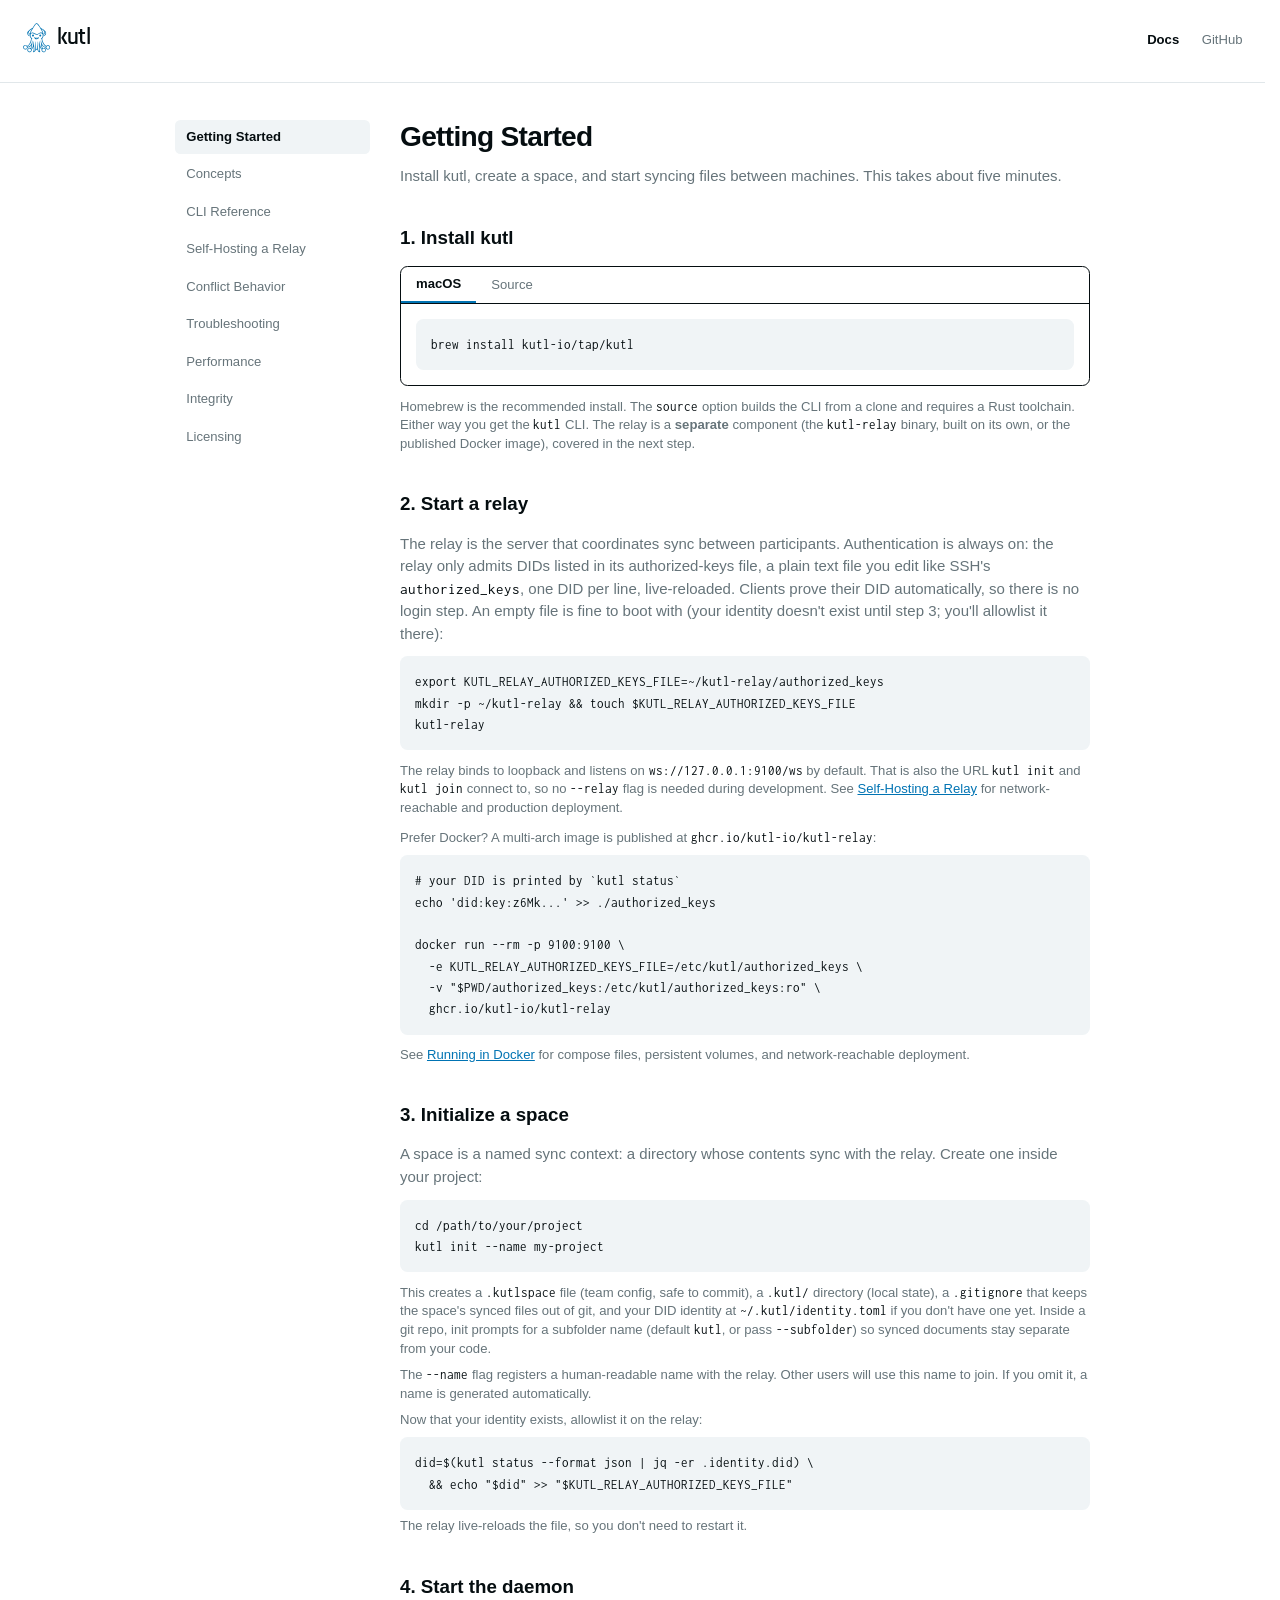
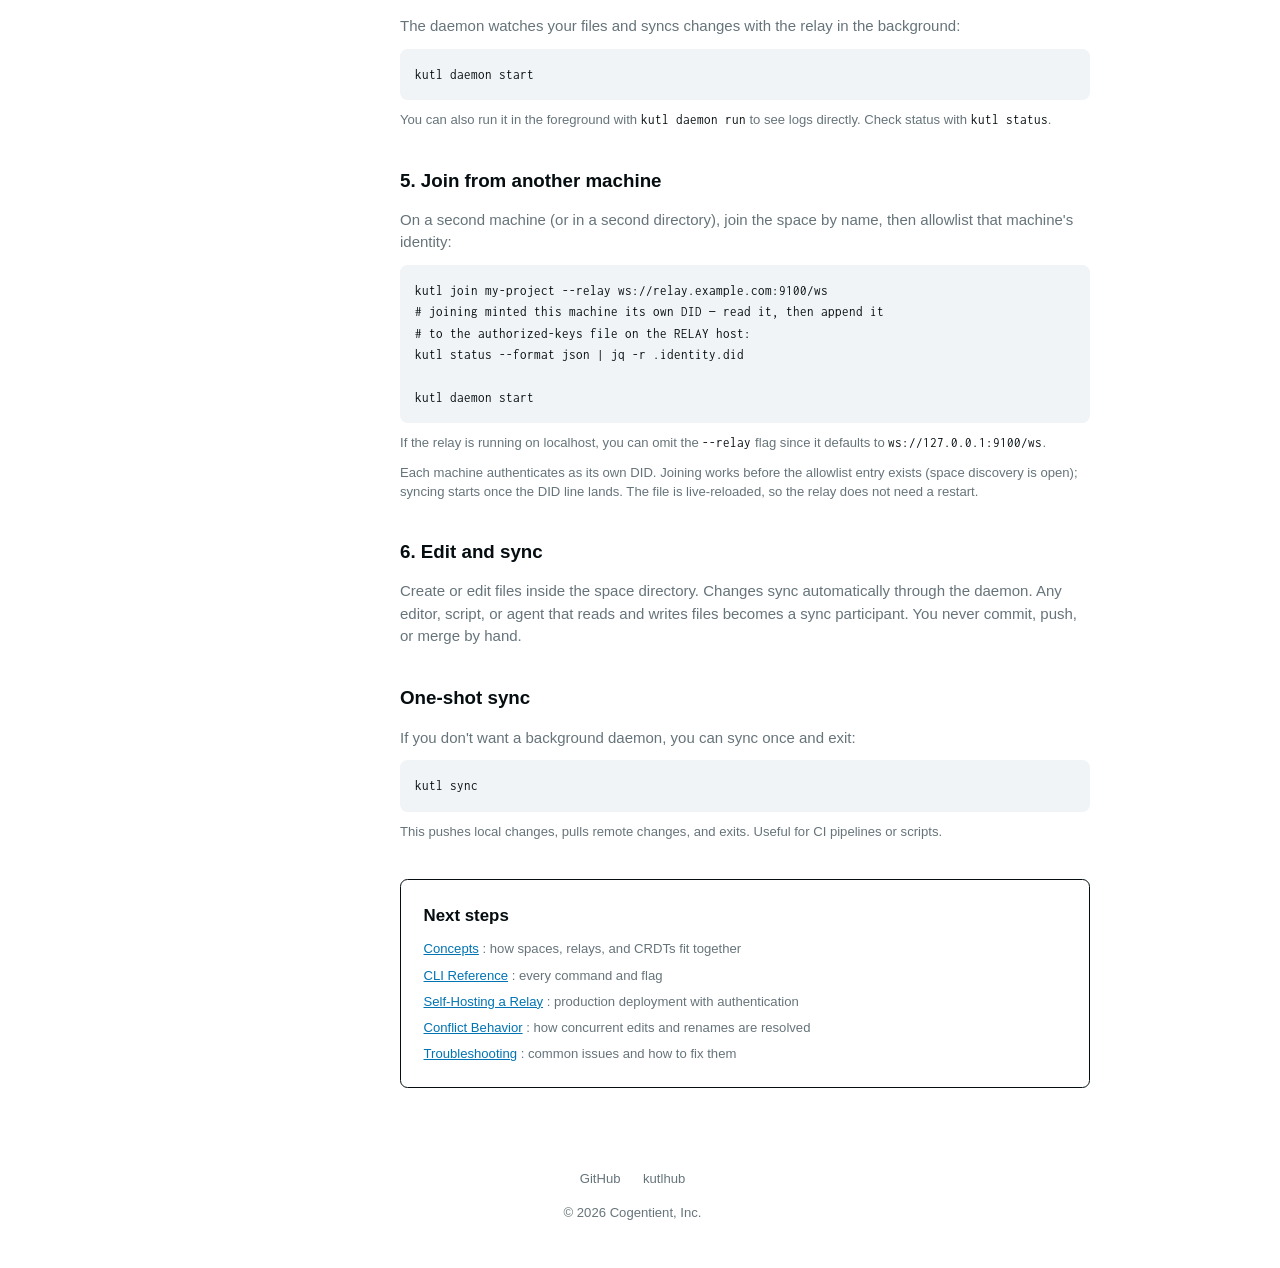
==== commit 3d16747f: "Deploying to main from @ cogentient/kutl@c725c8b9d00674c491f2c767c382dddc00dffaa1 🚀" ====
--- a/docs/index.html
+++ b/docs/index.html
@@ -35,8 +35,8 @@
         }
       })();
     </script>
-    <script type="module" crossorigin src="/assets/index-BK4oICwN.js"></script>
-    <link rel="stylesheet" crossorigin href="/assets/index-BV-C8rOU.css">
+    <script type="module" crossorigin src="/assets/index-BVJNc__q.js"></script>
+    <link rel="stylesheet" crossorigin href="/assets/index-BFrA3b6R.css">
       <link rel="canonical" href="https://kutl.io/docs" />
     <meta property="og:type" content="website" />
     <meta property="og:url" content="https://kutl.io/docs" />
@@ -49,7 +49,7 @@
     <meta name="twitter:image" content="https://kutl.io/og.png" />
   </head>
   <body>
-    <div id="root"><div class="min-h-screen bg-background text-foreground"><header class="flex items-center justify-between border-b border-border p-6"><a href="/" data-discover="true"><span class="inline-flex items-center gap-2"><svg xmlns="http://www.w3.org/2000/svg" viewBox="0 0 544 598" fill="currentColor" class="h-8 w-auto text-primary"><g transform="translate(0,598) scale(0.1,-0.1)" stroke="none"><path d="M2630 5911 c-103 -34 -169 -89 -281 -231 -108 -138 -366 -533 -392 -600 -6 -16 -39 -42 -95 -75 -47 -27 -97 -60 -111 -71 -15 -12 -47 -35 -73 -50 -139 -86 -328 -226 -462 -343 -221 -194 -315 -318 -360 -473 -22 -76 -21 -229 1 -294 54 -161 206 -321 388 -409 50 -24 102 -47 116 -50 23 -6 29 -16 44 -73 27 -110 78 -206 145 -276 69 -72 69 -73 45 -231 -51 -320 -176 -671 -319 -895 -110 -173 -280 -339 -413 -402 l-51 -24 -60 46 c-90 70 -165 95 -282 94 -84 -1 -104 -4 -175 -34 -205 -86 -311 -310 -246 -519 39 -125 114 -210 239 -269 124 -59 272 -57 399 5 108 53 212 189 229 299 6 44 6 44 48 44 67 0 183 37 306 98 106 53 123 66 231 172 64 63 133 140 153 170 20 30 36 49 36 43 0 -36 -67 -311 -97 -397 -27 -80 -66 -166 -88 -194 -1 -1 -26 9 -55 22 -74 34 -140 41 -228 22 -138 -29 -245 -108 -300 -221 -45 -92 -55 -145 -49 -241 4 -68 11 -98 36 -148 42 -87 114 -157 208 -203 76 -37 79 -38 193 -38 112 0 118 1 182 34 95 48 171 119 208 195 39 80 57 186 42 259 l-11 52 68 70 c116 120 195 251 261 429 l37 99 7 -104 c3 -57 10 -131 15 -164 5 -33 10 -145 10 -250 1 -153 -3 -208 -19 -284 -22 -106 -60 -196 -107 -259 -52 -67 -43 -92 35 -92 97 1 242 69 336 159 79 75 161 216 197 339 11 37 14 41 28 28 30 -26 100 -56 131 -56 39 0 82 22 108 55 25 31 32 32 32 0 0 -44 58 -183 106 -256 63 -93 153 -175 249 -224 71 -36 84 -39 158 -40 98 0 105 10 59 83 -58 90 -93 171 -112 259 -27 120 -36 315 -21 439 7 55 19 157 28 229 l16 130 18 -65 c19 -68 93 -218 156 -317 20 -32 68 -90 106 -130 l70 -72 1 -123 c1 -148 13 -181 105 -280 46 -50 80 -76 139 -105 76 -38 78 -38 197 -38 118 0 122 1 189 35 74 38 153 110 191 175 74 125 71 330 -4 438 -50 71 -123 135 -196 169 -63 30 -81 33 -176 36 -92 3 -113 1 -158 -19 -28 -12 -53 -20 -55 -18 -2 2 -19 36 -39 74 -46 91 -90 233 -115 370 -11 61 -24 118 -27 128 -13 32 1 18 59 -61 89 -122 216 -232 354 -308 115 -64 228 -104 296 -104 45 0 56 -11 70 -71 13 -56 85 -177 127 -215 101 -89 274 -131 406 -98 131 32 203 82 271 187 106 161 93 378 -30 513 -72 78 -123 110 -224 139 -82 24 -95 25 -167 16 -89 -12 -181 -52 -242 -104 l-39 -34 -57 33 c-143 80 -239 169 -361 331 -81 109 -217 370 -257 493 -55 173 -131 518 -131 595 0 23 13 44 56 89 66 71 128 189 151 287 13 61 18 70 42 76 51 13 127 49 211 100 208 127 320 311 320 523 -1 56 -31 173 -60 231 -79 155 -268 346 -540 544 -42 31 -298 206 -350 240 -146 95 -152 100 -176 146 -21 42 -64 109 -227 354 -102 154 -165 234 -246 316 -111 111 -166 140 -276 145 -44 2 -91 0 -105 -5z m187 -156 c81 -40 171 -144 333 -383 84 -126 212 -325 235 -367 15 -27 46 -79 70 -115 62 -94 203 -335 238 -405 16 -33 46 -89 67 -125 63 -107 148 -341 150 -412 0 -5 -20 7 -45 26 -135 103 -337 123 -524 52 -79 -31 -228 -112 -321 -176 -46 -32 -159 -70 -232 -80 -149 -19 -274 20 -478 150 -147 94 -279 140 -423 148 -88 4 -104 2 -175 -23 -85 -31 -114 -47 -153 -82 l-26 -24 5 53 c2 29 16 84 29 122 26 71 195 409 218 436 7 8 38 60 68 115 30 55 81 142 113 193 32 50 79 125 103 165 103 166 304 471 374 566 87 117 137 160 220 187 51 16 86 11 154 -21z m-1052 -990 c-20 -26 -42 -63 -50 -82 -8 -20 -30 -61 -49 -92 -82 -134 -198 -368 -232 -466 -23 -68 -28 -96 -28 -190 -1 -91 2 -116 17 -139 10 -15 16 -30 13 -34 -21 -20 -160 117 -216 213 -34 58 -35 63 -35 165 0 102 1 107 38 177 50 97 153 208 268 289 52 36 103 74 114 84 11 10 38 28 60 40 22 12 60 36 85 54 25 18 46 32 48 31 2 -2 -13 -24 -33 -50z m2000 -30 c60 -34 253 -176 314 -231 56 -50 114 -136 153 -227 58 -131 40 -252 -54 -383 -31 -44 -139 -134 -160 -134 -6 0 -7 8 -3 18 27 64 37 139 26 209 -13 88 -95 297 -163 418 -28 50 -80 144 -115 209 -35 65 -74 133 -87 150 -41 55 -41 62 -1 30 22 -17 62 -43 90 -59z m639 -570 c82 -128 96 -270 39 -395 -45 -99 -153 -205 -268 -264 -49 -25 -95 -46 -102 -46 -16 0 -22 24 -24 104 l-2 69 49 33 c88 57 198 173 232 244 47 96 62 226 35 296 -12 31 8 11 41 -41z m-3332 -30 c-5 -88 22 -190 71 -274 34 -57 168 -182 223 -209 38 -17 38 -20 27 -134 -3 -38 -11 -68 -16 -68 -6 0 -54 24 -106 54 -136 77 -221 167 -273 287 -53 124 -39 242 43 370 17 27 32 49 33 49 1 0 0 -34 -2 -75z m998 -229 c36 -15 92 -45 125 -66 112 -72 242 -139 321 -167 69 -24 94 -27 199 -27 77 0 143 6 185 16 69 18 199 84 340 173 126 80 190 100 330 100 106 0 119 -2 166 -27 51 -27 107 -86 137 -144 73 -141 75 -427 4 -585 -54 -121 -125 -189 -261 -248 -55 -24 -76 -39 -74 -50 3 -13 19 -17 81 -19 42 -2 77 -4 77 -6 0 -2 9 -69 19 -150 49 -361 215 -784 404 -1031 121 -157 219 -248 338 -317 l106 -61 -13 -26 c-8 -14 -14 -36 -14 -48 0 -17 -6 -23 -22 -23 -98 1 -320 102 -433 198 -141 118 -286 349 -370 587 -19 55 -53 171 -75 258 -52 208 -82 275 -105 236 -7 -10 13 -220 61 -644 13 -121 27 -245 30 -275 8 -71 69 -360 90 -425 18 -54 99 -211 115 -220 5 -4 -5 -24 -23 -46 l-32 -39 -29 27 c-93 88 -212 290 -256 434 -65 211 -91 337 -141 685 -33 228 -51 312 -79 359 -29 50 -36 27 -31 -90 9 -207 4 -710 -9 -845 -7 -74 -24 -225 -37 -334 -34 -284 -29 -438 20 -650 9 -38 15 -71 13 -73 -8 -8 -117 109 -150 160 -95 149 -125 373 -92 690 31 301 45 590 35 725 -21 259 -43 369 -72 360 -10 -4 -15 -64 -19 -244 -4 -131 -12 -288 -18 -349 -17 -152 -60 -487 -71 -560 -6 -33 -10 -112 -10 -174 l0 -115 -51 -48 c-28 -26 -55 -48 -59 -48 -4 0 -27 21 -52 48 l-44 47 -13 170 c-6 94 -16 189 -21 212 -34 148 -80 664 -81 906 0 88 -5 149 -11 153 -19 12 -39 -23 -48 -82 -37 -239 -37 -587 0 -949 37 -369 22 -526 -67 -714 -18 -36 -53 -81 -102 -128 -41 -40 -75 -72 -77 -70 -1 1 12 54 28 117 35 137 48 360 29 500 -26 201 -43 357 -56 540 -16 212 -19 657 -5 785 9 87 1 111 -24 73 -25 -38 -52 -164 -96 -453 -56 -363 -124 -631 -197 -780 -39 -78 -127 -206 -172 -250 l-41 -39 -17 24 c-9 13 -25 32 -35 42 -9 9 -13 20 -8 23 5 3 29 42 53 88 71 129 147 423 167 642 6 66 15 163 21 215 5 52 14 145 19 205 5 61 16 177 25 258 9 81 13 152 10 157 -21 34 -57 -53 -110 -270 -123 -492 -330 -797 -637 -939 -70 -32 -235 -79 -243 -69 -9 13 -24 103 -18 105 43 15 174 106 243 169 93 85 230 247 256 303 10 20 28 54 42 76 43 67 108 206 140 296 17 46 39 107 50 134 28 71 80 308 100 455 l17 124 48 -3 c60 -3 107 7 107 23 0 7 -37 30 -82 51 -187 87 -273 214 -298 438 -25 220 22 405 128 497 67 59 107 70 242 66 97 -3 125 -8 180 -30z m-1463 -2506 c65 -29 145 -115 166 -179 37 -116 15 -230 -60 -303 -78 -76 -121 -93 -233 -93 -83 0 -101 4 -145 27 -79 41 -130 103 -155 189 -25 83 -22 127 14 205 45 97 114 152 217 174 59 12 143 4 196 -20z m4467 4 c64 -22 147 -100 177 -166 31 -71 32 -182 2 -248 -27 -58 -84 -115 -147 -147 -42 -22 -66 -26 -131 -27 -68 -1 -88 3 -137 27 -82 40 -143 112 -169 199 -21 68 -21 71 -4 134 42 155 148 242 296 243 36 1 87 -6 113 -15z m-3639 -539 c86 -41 143 -107 169 -194 21 -71 20 -99 -5 -174 -66 -198 -330 -269 -488 -130 -120 105 -145 262 -61 392 81 126 247 172 385 106z m2843 1 c48 -25 121 -103 146 -156 28 -61 29 -189 2 -240 -34 -63 -95 -127 -144 -151 -38 -19 -64 -23 -137 -23 -79 -1 -96 2 -141 26 -28 15 -72 50 -97 78 -106 118 -103 276 9 400 65 72 116 90 239 87 62 -2 100 -9 123 -21z"></path><path d="M1905 3656 c-43 -18 -93 -79 -101 -121 -3 -20 -4 -63 -2 -97 4 -57 7 -64 49 -103 61 -57 125 -73 203 -51 163 48 195 248 57 354 -38 29 -49 32 -109 32 -37 -1 -81 -7 -97 -14z"></path><path d="M3352 3653 c-41 -20 -91 -82 -104 -130 -5 -20 -7 -60 -3 -90 5 -44 13 -60 43 -89 70 -68 130 -85 217 -59 72 21 120 69 134 137 22 99 -29 206 -112 237 -42 16 -137 13 -175 -6z"></path><path d="M2256 3117 c-48 -35 1 -146 110 -252 97 -94 188 -136 313 -143 159 -9 279 37 397 153 80 80 128 162 122 212 -4 37 -38 41 -109 12 -165 -65 -205 -73 -369 -73 -151 1 -158 2 -270 38 -63 20 -125 44 -137 52 -27 17 -34 17 -57 1z m504 -214 c80 3 156 8 170 12 24 7 24 7 5 -8 -11 -8 -45 -27 -75 -43 -49 -26 -65 -29 -150 -29 -92 0 -98 2 -153 35 -31 19 -57 37 -57 41 0 3 26 2 58 -3 31 -5 122 -7 202 -5z"></path></g></svg><span class="font-logo font-semibold tracking-tight text-2xl">kutl</span></span></a><nav class="flex items-center gap-6 text-sm"><a class="font-semibold text-foreground" href="/docs" data-discover="true">Docs</a><a href="https://github.com/kutl-io" class="text-muted-foreground transition-colors hover:text-foreground">GitHub</a><button type="button" aria-label="Open documentation menu" aria-expanded="false" aria-controls="docs-mobile-nav" class="text-muted-foreground transition-colors hover:text-foreground sm:hidden"><svg xmlns="http://www.w3.org/2000/svg" width="24" height="24" viewBox="0 0 24 24" fill="none" stroke="currentColor" stroke-width="2" stroke-linecap="round" stroke-linejoin="round" class="lucide lucide-menu h-5 w-5" aria-hidden="true"><path d="M4 5h16"></path><path d="M4 12h16"></path><path d="M4 19h16"></path></svg></button></nav></header><div class="mx-auto flex max-w-5xl gap-8 px-6 py-10"><aside class="hidden w-52 shrink-0 sm:block"><nav class="sticky top-10 space-y-1"><a aria-current="page" class="block rounded-md px-3 py-2 text-sm transition-colors bg-secondary font-semibold text-foreground" href="/docs" data-discover="true">Getting Started</a><a class="block rounded-md px-3 py-2 text-sm transition-colors text-muted-foreground hover:text-foreground" href="/docs/concepts" data-discover="true">Concepts</a><a class="block rounded-md px-3 py-2 text-sm transition-colors text-muted-foreground hover:text-foreground" href="/docs/cli" data-discover="true">CLI Reference</a><a class="block rounded-md px-3 py-2 text-sm transition-colors text-muted-foreground hover:text-foreground" href="/docs/relay" data-discover="true">Self-Hosting a Relay</a><a class="block rounded-md px-3 py-2 text-sm transition-colors text-muted-foreground hover:text-foreground" href="/docs/conflicts" data-discover="true">Conflict Behavior</a><a class="block rounded-md px-3 py-2 text-sm transition-colors text-muted-foreground hover:text-foreground" href="/docs/troubleshooting" data-discover="true">Troubleshooting</a><a class="block rounded-md px-3 py-2 text-sm transition-colors text-muted-foreground hover:text-foreground" href="/docs/performance" data-discover="true">Performance</a><a class="block rounded-md px-3 py-2 text-sm transition-colors text-muted-foreground hover:text-foreground" href="/docs/integrity" data-discover="true">Integrity</a></nav></aside><main class="min-w-0 flex-1"><article class="space-y-10"><div><h1 class="mb-3 text-3xl font-bold tracking-tight">Getting Started</h1><p class="text-muted-foreground">Install kutl, create a space, and start syncing files between machines. This takes about five minutes.</p></div><section><h2 class="mb-4 text-xl font-semibold" id="install">1. Install kutl</h2><div class="rounded-lg border bg-card"><div class="flex border-b" role="tablist"><button type="button" role="tab" aria-selected="true" tabindex="0" class="px-4 py-2 text-sm transition-colors border-b-2 border-primary font-semibold text-foreground">macOS</button><button type="button" role="tab" aria-selected="false" tabindex="-1" class="px-4 py-2 text-sm transition-colors text-muted-foreground hover:text-foreground">Source</button></div><div class="p-4"><div class="group relative"><pre class="overflow-x-auto rounded-lg bg-secondary p-4 text-sm leading-relaxed"><code>brew install kutl-io/tap/kutl</code></pre><button type="button" class="absolute top-2 right-2 rounded-md border border-border bg-background p-1.5 text-muted-foreground opacity-0 transition-opacity hover:text-foreground group-hover:opacity-100" aria-label="Copy to clipboard"><svg xmlns="http://www.w3.org/2000/svg" width="24" height="24" viewBox="0 0 24 24" fill="none" stroke="currentColor" stroke-width="2" stroke-linecap="round" stroke-linejoin="round" class="lucide lucide-copy h-3.5 w-3.5" aria-hidden="true"><rect width="14" height="14" x="8" y="8" rx="2" ry="2"></rect><path d="M4 16c-1.1 0-2-.9-2-2V4c0-1.1.9-2 2-2h10c1.1 0 2 .9 2 2"></path></svg></button></div></div></div><p class="mt-3 text-sm text-muted-foreground">Homebrew is the recommended install. The<!-- --> <code class="font-mono text-foreground">source</code> option builds the CLI from a clone and requires a Rust toolchain. Either way you get the <code class="font-mono text-foreground">kutl</code> <!-- -->CLI. The relay is a <strong>separate</strong> component (the<!-- --> <code class="font-mono text-foreground">kutl-relay</code> binary, built on its own, or the published Docker image), covered in the next step.</p></section><section><h2 class="mb-4 text-xl font-semibold" id="relay">2. Start a relay</h2><p class="mb-3 text-muted-foreground">The relay is the server that coordinates sync between participants. Authentication is always on: the relay only admits DIDs listed in its authorized-keys file, a plain text file you edit like SSH&#x27;s<!-- --> <code class="font-mono text-foreground">authorized_keys</code>, one DID per line, live-reloaded. Clients prove their DID automatically, so there is no login step. An empty file is fine to boot with (your identity doesn&#x27;t exist until step 3; you&#x27;ll allowlist it there):</p><div class="group relative"><pre class="overflow-x-auto rounded-lg bg-secondary p-4 text-sm leading-relaxed"><code>export KUTL_RELAY_AUTHORIZED_KEYS_FILE=~/kutl-relay/authorized_keys
+    <div id="root"><div class="min-h-screen bg-background text-foreground"><header class="flex items-center justify-between border-b border-border p-6"><a href="/" data-discover="true"><span class="inline-flex items-center gap-2"><svg xmlns="http://www.w3.org/2000/svg" viewBox="0 0 544 598" fill="currentColor" class="h-8 w-auto text-primary"><g transform="translate(0,598) scale(0.1,-0.1)" stroke="none"><path d="M2630 5911 c-103 -34 -169 -89 -281 -231 -108 -138 -366 -533 -392 -600 -6 -16 -39 -42 -95 -75 -47 -27 -97 -60 -111 -71 -15 -12 -47 -35 -73 -50 -139 -86 -328 -226 -462 -343 -221 -194 -315 -318 -360 -473 -22 -76 -21 -229 1 -294 54 -161 206 -321 388 -409 50 -24 102 -47 116 -50 23 -6 29 -16 44 -73 27 -110 78 -206 145 -276 69 -72 69 -73 45 -231 -51 -320 -176 -671 -319 -895 -110 -173 -280 -339 -413 -402 l-51 -24 -60 46 c-90 70 -165 95 -282 94 -84 -1 -104 -4 -175 -34 -205 -86 -311 -310 -246 -519 39 -125 114 -210 239 -269 124 -59 272 -57 399 5 108 53 212 189 229 299 6 44 6 44 48 44 67 0 183 37 306 98 106 53 123 66 231 172 64 63 133 140 153 170 20 30 36 49 36 43 0 -36 -67 -311 -97 -397 -27 -80 -66 -166 -88 -194 -1 -1 -26 9 -55 22 -74 34 -140 41 -228 22 -138 -29 -245 -108 -300 -221 -45 -92 -55 -145 -49 -241 4 -68 11 -98 36 -148 42 -87 114 -157 208 -203 76 -37 79 -38 193 -38 112 0 118 1 182 34 95 48 171 119 208 195 39 80 57 186 42 259 l-11 52 68 70 c116 120 195 251 261 429 l37 99 7 -104 c3 -57 10 -131 15 -164 5 -33 10 -145 10 -250 1 -153 -3 -208 -19 -284 -22 -106 -60 -196 -107 -259 -52 -67 -43 -92 35 -92 97 1 242 69 336 159 79 75 161 216 197 339 11 37 14 41 28 28 30 -26 100 -56 131 -56 39 0 82 22 108 55 25 31 32 32 32 0 0 -44 58 -183 106 -256 63 -93 153 -175 249 -224 71 -36 84 -39 158 -40 98 0 105 10 59 83 -58 90 -93 171 -112 259 -27 120 -36 315 -21 439 7 55 19 157 28 229 l16 130 18 -65 c19 -68 93 -218 156 -317 20 -32 68 -90 106 -130 l70 -72 1 -123 c1 -148 13 -181 105 -280 46 -50 80 -76 139 -105 76 -38 78 -38 197 -38 118 0 122 1 189 35 74 38 153 110 191 175 74 125 71 330 -4 438 -50 71 -123 135 -196 169 -63 30 -81 33 -176 36 -92 3 -113 1 -158 -19 -28 -12 -53 -20 -55 -18 -2 2 -19 36 -39 74 -46 91 -90 233 -115 370 -11 61 -24 118 -27 128 -13 32 1 18 59 -61 89 -122 216 -232 354 -308 115 -64 228 -104 296 -104 45 0 56 -11 70 -71 13 -56 85 -177 127 -215 101 -89 274 -131 406 -98 131 32 203 82 271 187 106 161 93 378 -30 513 -72 78 -123 110 -224 139 -82 24 -95 25 -167 16 -89 -12 -181 -52 -242 -104 l-39 -34 -57 33 c-143 80 -239 169 -361 331 -81 109 -217 370 -257 493 -55 173 -131 518 -131 595 0 23 13 44 56 89 66 71 128 189 151 287 13 61 18 70 42 76 51 13 127 49 211 100 208 127 320 311 320 523 -1 56 -31 173 -60 231 -79 155 -268 346 -540 544 -42 31 -298 206 -350 240 -146 95 -152 100 -176 146 -21 42 -64 109 -227 354 -102 154 -165 234 -246 316 -111 111 -166 140 -276 145 -44 2 -91 0 -105 -5z m187 -156 c81 -40 171 -144 333 -383 84 -126 212 -325 235 -367 15 -27 46 -79 70 -115 62 -94 203 -335 238 -405 16 -33 46 -89 67 -125 63 -107 148 -341 150 -412 0 -5 -20 7 -45 26 -135 103 -337 123 -524 52 -79 -31 -228 -112 -321 -176 -46 -32 -159 -70 -232 -80 -149 -19 -274 20 -478 150 -147 94 -279 140 -423 148 -88 4 -104 2 -175 -23 -85 -31 -114 -47 -153 -82 l-26 -24 5 53 c2 29 16 84 29 122 26 71 195 409 218 436 7 8 38 60 68 115 30 55 81 142 113 193 32 50 79 125 103 165 103 166 304 471 374 566 87 117 137 160 220 187 51 16 86 11 154 -21z m-1052 -990 c-20 -26 -42 -63 -50 -82 -8 -20 -30 -61 -49 -92 -82 -134 -198 -368 -232 -466 -23 -68 -28 -96 -28 -190 -1 -91 2 -116 17 -139 10 -15 16 -30 13 -34 -21 -20 -160 117 -216 213 -34 58 -35 63 -35 165 0 102 1 107 38 177 50 97 153 208 268 289 52 36 103 74 114 84 11 10 38 28 60 40 22 12 60 36 85 54 25 18 46 32 48 31 2 -2 -13 -24 -33 -50z m2000 -30 c60 -34 253 -176 314 -231 56 -50 114 -136 153 -227 58 -131 40 -252 -54 -383 -31 -44 -139 -134 -160 -134 -6 0 -7 8 -3 18 27 64 37 139 26 209 -13 88 -95 297 -163 418 -28 50 -80 144 -115 209 -35 65 -74 133 -87 150 -41 55 -41 62 -1 30 22 -17 62 -43 90 -59z m639 -570 c82 -128 96 -270 39 -395 -45 -99 -153 -205 -268 -264 -49 -25 -95 -46 -102 -46 -16 0 -22 24 -24 104 l-2 69 49 33 c88 57 198 173 232 244 47 96 62 226 35 296 -12 31 8 11 41 -41z m-3332 -30 c-5 -88 22 -190 71 -274 34 -57 168 -182 223 -209 38 -17 38 -20 27 -134 -3 -38 -11 -68 -16 -68 -6 0 -54 24 -106 54 -136 77 -221 167 -273 287 -53 124 -39 242 43 370 17 27 32 49 33 49 1 0 0 -34 -2 -75z m998 -229 c36 -15 92 -45 125 -66 112 -72 242 -139 321 -167 69 -24 94 -27 199 -27 77 0 143 6 185 16 69 18 199 84 340 173 126 80 190 100 330 100 106 0 119 -2 166 -27 51 -27 107 -86 137 -144 73 -141 75 -427 4 -585 -54 -121 -125 -189 -261 -248 -55 -24 -76 -39 -74 -50 3 -13 19 -17 81 -19 42 -2 77 -4 77 -6 0 -2 9 -69 19 -150 49 -361 215 -784 404 -1031 121 -157 219 -248 338 -317 l106 -61 -13 -26 c-8 -14 -14 -36 -14 -48 0 -17 -6 -23 -22 -23 -98 1 -320 102 -433 198 -141 118 -286 349 -370 587 -19 55 -53 171 -75 258 -52 208 -82 275 -105 236 -7 -10 13 -220 61 -644 13 -121 27 -245 30 -275 8 -71 69 -360 90 -425 18 -54 99 -211 115 -220 5 -4 -5 -24 -23 -46 l-32 -39 -29 27 c-93 88 -212 290 -256 434 -65 211 -91 337 -141 685 -33 228 -51 312 -79 359 -29 50 -36 27 -31 -90 9 -207 4 -710 -9 -845 -7 -74 -24 -225 -37 -334 -34 -284 -29 -438 20 -650 9 -38 15 -71 13 -73 -8 -8 -117 109 -150 160 -95 149 -125 373 -92 690 31 301 45 590 35 725 -21 259 -43 369 -72 360 -10 -4 -15 -64 -19 -244 -4 -131 -12 -288 -18 -349 -17 -152 -60 -487 -71 -560 -6 -33 -10 -112 -10 -174 l0 -115 -51 -48 c-28 -26 -55 -48 -59 -48 -4 0 -27 21 -52 48 l-44 47 -13 170 c-6 94 -16 189 -21 212 -34 148 -80 664 -81 906 0 88 -5 149 -11 153 -19 12 -39 -23 -48 -82 -37 -239 -37 -587 0 -949 37 -369 22 -526 -67 -714 -18 -36 -53 -81 -102 -128 -41 -40 -75 -72 -77 -70 -1 1 12 54 28 117 35 137 48 360 29 500 -26 201 -43 357 -56 540 -16 212 -19 657 -5 785 9 87 1 111 -24 73 -25 -38 -52 -164 -96 -453 -56 -363 -124 -631 -197 -780 -39 -78 -127 -206 -172 -250 l-41 -39 -17 24 c-9 13 -25 32 -35 42 -9 9 -13 20 -8 23 5 3 29 42 53 88 71 129 147 423 167 642 6 66 15 163 21 215 5 52 14 145 19 205 5 61 16 177 25 258 9 81 13 152 10 157 -21 34 -57 -53 -110 -270 -123 -492 -330 -797 -637 -939 -70 -32 -235 -79 -243 -69 -9 13 -24 103 -18 105 43 15 174 106 243 169 93 85 230 247 256 303 10 20 28 54 42 76 43 67 108 206 140 296 17 46 39 107 50 134 28 71 80 308 100 455 l17 124 48 -3 c60 -3 107 7 107 23 0 7 -37 30 -82 51 -187 87 -273 214 -298 438 -25 220 22 405 128 497 67 59 107 70 242 66 97 -3 125 -8 180 -30z m-1463 -2506 c65 -29 145 -115 166 -179 37 -116 15 -230 -60 -303 -78 -76 -121 -93 -233 -93 -83 0 -101 4 -145 27 -79 41 -130 103 -155 189 -25 83 -22 127 14 205 45 97 114 152 217 174 59 12 143 4 196 -20z m4467 4 c64 -22 147 -100 177 -166 31 -71 32 -182 2 -248 -27 -58 -84 -115 -147 -147 -42 -22 -66 -26 -131 -27 -68 -1 -88 3 -137 27 -82 40 -143 112 -169 199 -21 68 -21 71 -4 134 42 155 148 242 296 243 36 1 87 -6 113 -15z m-3639 -539 c86 -41 143 -107 169 -194 21 -71 20 -99 -5 -174 -66 -198 -330 -269 -488 -130 -120 105 -145 262 -61 392 81 126 247 172 385 106z m2843 1 c48 -25 121 -103 146 -156 28 -61 29 -189 2 -240 -34 -63 -95 -127 -144 -151 -38 -19 -64 -23 -137 -23 -79 -1 -96 2 -141 26 -28 15 -72 50 -97 78 -106 118 -103 276 9 400 65 72 116 90 239 87 62 -2 100 -9 123 -21z"></path><path d="M1905 3656 c-43 -18 -93 -79 -101 -121 -3 -20 -4 -63 -2 -97 4 -57 7 -64 49 -103 61 -57 125 -73 203 -51 163 48 195 248 57 354 -38 29 -49 32 -109 32 -37 -1 -81 -7 -97 -14z"></path><path d="M3352 3653 c-41 -20 -91 -82 -104 -130 -5 -20 -7 -60 -3 -90 5 -44 13 -60 43 -89 70 -68 130 -85 217 -59 72 21 120 69 134 137 22 99 -29 206 -112 237 -42 16 -137 13 -175 -6z"></path><path d="M2256 3117 c-48 -35 1 -146 110 -252 97 -94 188 -136 313 -143 159 -9 279 37 397 153 80 80 128 162 122 212 -4 37 -38 41 -109 12 -165 -65 -205 -73 -369 -73 -151 1 -158 2 -270 38 -63 20 -125 44 -137 52 -27 17 -34 17 -57 1z m504 -214 c80 3 156 8 170 12 24 7 24 7 5 -8 -11 -8 -45 -27 -75 -43 -49 -26 -65 -29 -150 -29 -92 0 -98 2 -153 35 -31 19 -57 37 -57 41 0 3 26 2 58 -3 31 -5 122 -7 202 -5z"></path></g></svg><span class="font-logo font-semibold tracking-tight text-2xl">kutl</span></span></a><nav class="flex items-center gap-6 text-sm"><a class="font-semibold text-foreground" href="/docs" data-discover="true">Docs</a><a href="https://github.com/kutl-io" class="text-muted-foreground transition-colors hover:text-foreground">GitHub</a><button type="button" aria-label="Open documentation menu" aria-expanded="false" aria-controls="docs-mobile-nav" class="text-muted-foreground transition-colors hover:text-foreground sm:hidden"><svg xmlns="http://www.w3.org/2000/svg" width="24" height="24" viewBox="0 0 24 24" fill="none" stroke="currentColor" stroke-width="2" stroke-linecap="round" stroke-linejoin="round" class="lucide lucide-menu h-5 w-5" aria-hidden="true"><path d="M4 5h16"></path><path d="M4 12h16"></path><path d="M4 19h16"></path></svg></button></nav></header><div class="mx-auto flex max-w-5xl gap-8 px-6 py-10"><aside class="hidden w-52 shrink-0 sm:block"><nav class="sticky top-10 space-y-1"><a aria-current="page" class="block rounded-md px-3 py-2 text-sm transition-colors bg-secondary font-semibold text-foreground" href="/docs" data-discover="true">Getting Started</a><a class="block rounded-md px-3 py-2 text-sm transition-colors text-muted-foreground hover:text-foreground" href="/docs/concepts" data-discover="true">Concepts</a><a class="block rounded-md px-3 py-2 text-sm transition-colors text-muted-foreground hover:text-foreground" href="/docs/cli" data-discover="true">CLI Reference</a><a class="block rounded-md px-3 py-2 text-sm transition-colors text-muted-foreground hover:text-foreground" href="/docs/relay" data-discover="true">Self-Hosting a Relay</a><a class="block rounded-md px-3 py-2 text-sm transition-colors text-muted-foreground hover:text-foreground" href="/docs/conflicts" data-discover="true">Conflict Behavior</a><a class="block rounded-md px-3 py-2 text-sm transition-colors text-muted-foreground hover:text-foreground" href="/docs/troubleshooting" data-discover="true">Troubleshooting</a><a class="block rounded-md px-3 py-2 text-sm transition-colors text-muted-foreground hover:text-foreground" href="/docs/performance" data-discover="true">Performance</a><a class="block rounded-md px-3 py-2 text-sm transition-colors text-muted-foreground hover:text-foreground" href="/docs/integrity" data-discover="true">Integrity</a><a class="block rounded-md px-3 py-2 text-sm transition-colors text-muted-foreground hover:text-foreground" href="/docs/licensing" data-discover="true">Licensing</a></nav></aside><main class="min-w-0 flex-1"><article class="space-y-10"><div><h1 class="mb-3 text-3xl font-bold tracking-tight">Getting Started</h1><p class="text-muted-foreground">Install kutl, create a space, and start syncing files between machines. This takes about five minutes.</p></div><section><h2 class="mb-4 text-xl font-semibold" id="install">1. Install kutl</h2><div class="rounded-lg border bg-card"><div class="flex border-b" role="tablist"><button type="button" role="tab" aria-selected="true" tabindex="0" class="px-4 py-2 text-sm transition-colors border-b-2 border-primary font-semibold text-foreground">macOS</button><button type="button" role="tab" aria-selected="false" tabindex="-1" class="px-4 py-2 text-sm transition-colors text-muted-foreground hover:text-foreground">Source</button></div><div class="p-4"><div class="group relative"><pre class="overflow-x-auto rounded-lg bg-secondary p-4 text-sm leading-relaxed"><code>brew install kutl-io/tap/kutl</code></pre><button type="button" class="absolute top-2 right-2 rounded-md border border-border bg-background p-1.5 text-muted-foreground opacity-0 transition-opacity hover:text-foreground group-hover:opacity-100" aria-label="Copy to clipboard"><svg xmlns="http://www.w3.org/2000/svg" width="24" height="24" viewBox="0 0 24 24" fill="none" stroke="currentColor" stroke-width="2" stroke-linecap="round" stroke-linejoin="round" class="lucide lucide-copy h-3.5 w-3.5" aria-hidden="true"><rect width="14" height="14" x="8" y="8" rx="2" ry="2"></rect><path d="M4 16c-1.1 0-2-.9-2-2V4c0-1.1.9-2 2-2h10c1.1 0 2 .9 2 2"></path></svg></button></div></div></div><p class="mt-3 text-sm text-muted-foreground">Homebrew is the recommended install. The<!-- --> <code class="font-mono text-foreground">source</code> option builds the CLI from a clone and requires a Rust toolchain. Either way you get the <code class="font-mono text-foreground">kutl</code> <!-- -->CLI. The relay is a <strong>separate</strong> component (the<!-- --> <code class="font-mono text-foreground">kutl-relay</code> binary, built on its own, or the published Docker image), covered in the next step.</p></section><section><h2 class="mb-4 text-xl font-semibold" id="relay">2. Start a relay</h2><p class="mb-3 text-muted-foreground">The relay is the server that coordinates sync between participants. Authentication is always on: the relay only admits DIDs listed in its authorized-keys file, a plain text file you edit like SSH&#x27;s<!-- --> <code class="font-mono text-foreground">authorized_keys</code>, one DID per line, live-reloaded. Clients prove their DID automatically, so there is no login step. An empty file is fine to boot with (your identity doesn&#x27;t exist until step 3; you&#x27;ll allowlist it there):</p><div class="group relative"><pre class="overflow-x-auto rounded-lg bg-secondary p-4 text-sm leading-relaxed"><code>export KUTL_RELAY_AUTHORIZED_KEYS_FILE=~/kutl-relay/authorized_keys
 mkdir -p ~/kutl-relay &amp;&amp; touch $KUTL_RELAY_AUTHORIZED_KEYS_FILE
 kutl-relay</code></pre><button type="button" class="absolute top-2 right-2 rounded-md border border-border bg-background p-1.5 text-muted-foreground opacity-0 transition-opacity hover:text-foreground group-hover:opacity-100" aria-label="Copy to clipboard"><svg xmlns="http://www.w3.org/2000/svg" width="24" height="24" viewBox="0 0 24 24" fill="none" stroke="currentColor" stroke-width="2" stroke-linecap="round" stroke-linejoin="round" class="lucide lucide-copy h-3.5 w-3.5" aria-hidden="true"><rect width="14" height="14" x="8" y="8" rx="2" ry="2"></rect><path d="M4 16c-1.1 0-2-.9-2-2V4c0-1.1.9-2 2-2h10c1.1 0 2 .9 2 2"></path></svg></button></div><p class="mt-3 text-sm text-muted-foreground">The relay binds to loopback and listens on<!-- --> <code class="font-mono text-foreground">ws://127.0.0.1:9100/ws</code> <!-- -->by default. That is also the URL<!-- --> <code class="font-mono text-foreground">kutl init</code> and<!-- --> <code class="font-mono text-foreground">kutl join</code> connect to, so no <code class="font-mono text-foreground">--relay</code> <!-- -->flag is needed during development. See<!-- --> <a class="text-primary underline hover:text-primary/80" href="/docs/relay" data-discover="true">Self-Hosting a Relay</a> for network-reachable and production deployment.</p><p class="mt-3 text-sm text-muted-foreground">Prefer Docker? A multi-arch image is published at<!-- --> <code class="font-mono text-foreground">ghcr.io/kutl-io/kutl-relay</code>:</p><div class="mt-2"><div class="group relative"><pre class="overflow-x-auto rounded-lg bg-secondary p-4 text-sm leading-relaxed"><code># your DID is printed by `kutl status`
 echo &#x27;did:key:z6Mk...&#x27; &gt;&gt; ./authorized_keys
--- a/assets/index-BFrA3b6R.css
+++ b/assets/index-BFrA3b6R.css
@@ -0,0 +1 @@
+@font-face{font-family:Inconsolata Variable;font-style:normal;font-display:swap;font-weight:200 900;src:url(/assets/inconsolata-vietnamese-wght-normal-C5Hzp2b_.woff2) format("woff2-variations");unicode-range:U+0102-0103,U+0110-0111,U+0128-0129,U+0168-0169,U+01A0-01A1,U+01AF-01B0,U+0300-0301,U+0303-0304,U+0308-0309,U+0323,U+0329,U+1EA0-1EF9,U+20AB}@font-face{font-family:Inconsolata Variable;font-style:normal;font-display:swap;font-weight:200 900;src:url(/assets/inconsolata-latin-ext-wght-normal-C75G6mlG.woff2) format("woff2-variations");unicode-range:U+0100-02BA,U+02BD-02C5,U+02C7-02CC,U+02CE-02D7,U+02DD-02FF,U+0304,U+0308,U+0329,U+1D00-1DBF,U+1E00-1E9F,U+1EF2-1EFF,U+2020,U+20A0-20AB,U+20AD-20C0,U+2113,U+2C60-2C7F,U+A720-A7FF}@font-face{font-family:Inconsolata Variable;font-style:normal;font-display:swap;font-weight:200 900;src:url(/assets/inconsolata-latin-wght-normal-DBskYKbm.woff2) format("woff2-variations");unicode-range:U+0000-00FF,U+0131,U+0152-0153,U+02BB-02BC,U+02C6,U+02DA,U+02DC,U+0304,U+0308,U+0329,U+2000-206F,U+20AC,U+2122,U+2191,U+2193,U+2212,U+2215,U+FEFF,U+FFFD}@font-face{font-family:Manrope Variable;font-style:normal;font-display:swap;font-weight:200 800;src:url([data-uri]) format("woff2-variations");unicode-range:U+0460-052F,U+1C80-1C8A,U+20B4,U+2DE0-2DFF,U+A640-A69F,U+FE2E-FE2F}@font-face{font-family:Manrope Variable;font-style:normal;font-display:swap;font-weight:200 800;src:url(/assets/manrope-cyrillic-wght-normal-Dvxsihut.woff2) format("woff2-variations");unicode-range:U+0301,U+0400-045F,U+0490-0491,U+04B0-04B1,U+2116}@font-face{font-family:Manrope Variable;font-style:normal;font-display:swap;font-weight:200 800;src:url(/assets/manrope-greek-wght-normal-DL7QRZyv.woff2) format("woff2-variations");unicode-range:U+0370-0377,U+037A-037F,U+0384-038A,U+038C,U+038E-03A1,U+03A3-03FF}@font-face{font-family:Manrope Variable;font-style:normal;font-display:swap;font-weight:200 800;src:url(/assets/manrope-vietnamese-wght-normal-usUDDRr7.woff2) format("woff2-variations");unicode-range:U+0102-0103,U+0110-0111,U+0128-0129,U+0168-0169,U+01A0-01A1,U+01AF-01B0,U+0300-0301,U+0303-0304,U+0308-0309,U+0323,U+0329,U+1EA0-1EF9,U+20AB}@font-face{font-family:Manrope Variable;font-style:normal;font-display:swap;font-weight:200 800;src:url(/assets/manrope-latin-ext-wght-normal-Ch3YOpNY.woff2) format("woff2-variations");unicode-range:U+0100-02BA,U+02BD-02C5,U+02C7-02CC,U+02CE-02D7,U+02DD-02FF,U+0304,U+0308,U+0329,U+1D00-1DBF,U+1E00-1E9F,U+1EF2-1EFF,U+2020,U+20A0-20AB,U+20AD-20C0,U+2113,U+2C60-2C7F,U+A720-A7FF}@font-face{font-family:Manrope Variable;font-style:normal;font-display:swap;font-weight:200 800;src:url(/assets/manrope-latin-wght-normal-DHIcAJRg.woff2) format("woff2-variations");unicode-range:U+0000-00FF,U+0131,U+0152-0153,U+02BB-02BC,U+02C6,U+02DA,U+02DC,U+0304,U+0308,U+0329,U+2000-206F,U+20AC,U+2122,U+2191,U+2193,U+2212,U+2215,U+FEFF,U+FFFD}@font-face{font-family:Rajdhani;font-style:normal;font-display:swap;font-weight:400;src:url(/assets/rajdhani-devanagari-400-normal-CTuj2HZW.woff2) format("woff2"),url(/assets/rajdhani-devanagari-400-normal-BdIzgbsr.woff) format("woff");unicode-range:U+0900-097F,U+1CD0-1CF9,U+200C-200D,U+20A8,U+20B9,U+20F0,U+25CC,U+A830-A839,U+A8E0-A8FF,U+11B00-11B09}@font-face{font-family:Rajdhani;font-style:normal;font-display:swap;font-weight:400;src:url(/assets/rajdhani-latin-ext-400-normal-DACPYgMx.woff2) format("woff2"),url(/assets/rajdhani-latin-ext-400-normal-Der7ynDE.woff) format("woff");unicode-range:U+0100-02BA,U+02BD-02C5,U+02C7-02CC,U+02CE-02D7,U+02DD-02FF,U+0304,U+0308,U+0329,U+1D00-1DBF,U+1E00-1E9F,U+1EF2-1EFF,U+2020,U+20A0-20AB,U+20AD-20C0,U+2113,U+2C60-2C7F,U+A720-A7FF}@font-face{font-family:Rajdhani;font-style:normal;font-display:swap;font-weight:400;src:url(/assets/rajdhani-latin-400-normal-CurJOxDW.woff2) format("woff2"),url(/assets/rajdhani-latin-400-normal-C6_q4usG.woff) format("woff");unicode-range:U+0000-00FF,U+0131,U+0152-0153,U+02BB-02BC,U+02C6,U+02DA,U+02DC,U+0304,U+0308,U+0329,U+2000-206F,U+20AC,U+2122,U+2191,U+2193,U+2212,U+2215,U+FEFF,U+FFFD}@font-face{font-family:Rajdhani;font-style:normal;font-display:swap;font-weight:500;src:url(/assets/rajdhani-devanagari-500-normal-B_DH_jja.woff2) format("woff2"),url(/assets/rajdhani-devanagari-500-normal-BPH8g_s8.woff) format("woff");unicode-range:U+0900-097F,U+1CD0-1CF9,U+200C-200D,U+20A8,U+20B9,U+20F0,U+25CC,U+A830-A839,U+A8E0-A8FF,U+11B00-11B09}@font-face{font-family:Rajdhani;font-style:normal;font-display:swap;font-weight:500;src:url(/assets/rajdhani-latin-ext-500-normal-DiyUS11w.woff2) format("woff2"),url(/assets/rajdhani-latin-ext-500-normal-CyRWJZ5B.woff) format("woff");unicode-range:U+0100-02BA,U+02BD-02C5,U+02C7-02CC,U+02CE-02D7,U+02DD-02FF,U+0304,U+0308,U+0329,U+1D00-1DBF,U+1E00-1E9F,U+1EF2-1EFF,U+2020,U+20A0-20AB,U+20AD-20C0,U+2113,U+2C60-2C7F,U+A720-A7FF}@font-face{font-family:Rajdhani;font-style:normal;font-display:swap;font-weight:500;src:url(/assets/rajdhani-latin-500-normal-ByNUCHrt.woff2) format("woff2"),url(/assets/rajdhani-latin-500-normal-DfvNI-Td.woff) format("woff");unicode-range:U+0000-00FF,U+0131,U+0152-0153,U+02BB-02BC,U+02C6,U+02DA,U+02DC,U+0304,U+0308,U+0329,U+2000-206F,U+20AC,U+2122,U+2191,U+2193,U+2212,U+2215,U+FEFF,U+FFFD}@font-face{font-family:Rajdhani;font-style:normal;font-display:swap;font-weight:600;src:url(/assets/rajdhani-devanagari-600-normal-DhS7ScYx.woff2) format("woff2"),url(/assets/rajdhani-devanagari-600-normal-BtY48IV_.woff) format("woff");unicode-range:U+0900-097F,U+1CD0-1CF9,U+200C-200D,U+20A8,U+20B9,U+20F0,U+25CC,U+A830-A839,U+A8E0-A8FF,U+11B00-11B09}@font-face{font-family:Rajdhani;font-style:normal;font-display:swap;font-weight:600;src:url(/assets/rajdhani-latin-ext-600-normal-C9ZjJQAt.woff2) format("woff2"),url(/assets/rajdhani-latin-ext-600-normal-BleIgkPp.woff) format("woff");unicode-range:U+0100-02BA,U+02BD-02C5,U+02C7-02CC,U+02CE-02D7,U+02DD-02FF,U+0304,U+0308,U+0329,U+1D00-1DBF,U+1E00-1E9F,U+1EF2-1EFF,U+2020,U+20A0-20AB,U+20AD-20C0,U+2113,U+2C60-2C7F,U+A720-A7FF}@font-face{font-family:Rajdhani;font-style:normal;font-display:swap;font-weight:600;src:url(/assets/rajdhani-latin-600-normal-CXCVEoA9.woff2) format("woff2"),url(/assets/rajdhani-latin-600-normal-Dx02qI2_.woff) format("woff");unicode-range:U+0000-00FF,U+0131,U+0152-0153,U+02BB-02BC,U+02C6,U+02DA,U+02DC,U+0304,U+0308,U+0329,U+2000-206F,U+20AC,U+2122,U+2191,U+2193,U+2212,U+2215,U+FEFF,U+FFFD}@font-face{font-family:Rajdhani;font-style:normal;font-display:swap;font-weight:700;src:url(/assets/rajdhani-devanagari-700-normal-BQQOj9BB.woff2) format("woff2"),url(/assets/rajdhani-devanagari-700-normal-DBRwWuxA.woff) format("woff");unicode-range:U+0900-097F,U+1CD0-1CF9,U+200C-200D,U+20A8,U+20B9,U+20F0,U+25CC,U+A830-A839,U+A8E0-A8FF,U+11B00-11B09}@font-face{font-family:Rajdhani;font-style:normal;font-display:swap;font-weight:700;src:url(/assets/rajdhani-latin-ext-700-normal-S6aYESQK.woff2) format("woff2"),url(/assets/rajdhani-latin-ext-700-normal-BPaQ7tlD.woff) format("woff");unicode-range:U+0100-02BA,U+02BD-02C5,U+02C7-02CC,U+02CE-02D7,U+02DD-02FF,U+0304,U+0308,U+0329,U+1D00-1DBF,U+1E00-1E9F,U+1EF2-1EFF,U+2020,U+20A0-20AB,U+20AD-20C0,U+2113,U+2C60-2C7F,U+A720-A7FF}@font-face{font-family:Rajdhani;font-style:normal;font-display:swap;font-weight:700;src:url(/assets/rajdhani-latin-700-normal-BPDUZo87.woff2) format("woff2"),url(/assets/rajdhani-latin-700-normal-e0Uj8ZlN.woff) format("woff");unicode-range:U+0000-00FF,U+0131,U+0152-0153,U+02BB-02BC,U+02C6,U+02DA,U+02DC,U+0304,U+0308,U+0329,U+2000-206F,U+20AC,U+2122,U+2191,U+2193,U+2212,U+2215,U+FEFF,U+FFFD}.kutl-marketing-actor-line{position:relative;padding-left:.5rem}.kutl-marketing-actor-line:before{content:"▎";position:absolute;left:0;top:0;opacity:0;animation:kutl-marketing-gutter-fade 3s ease-out 1 forwards}.kutl-marketing-actor-line[data-actor=peter]:before{color:#f59e0b}.kutl-marketing-actor-line[data-actor=ray]:before{color:#6366f1}.kutl-marketing-actor-line[data-actor=egon]:before{color:#10b981}@keyframes kutl-marketing-gutter-fade{0%{opacity:0}10%{opacity:1}85%{opacity:1}to{opacity:0}}.kutl-marketing-actor-line[data-actor][data-active]:after{content:attr(data-actor);margin-left:.6rem;padding:0 .4rem;font-size:.7em;font-weight:600;border-radius:.25rem;letter-spacing:.04em;vertical-align:.05em;white-space:nowrap}.kutl-marketing-actor-line[data-actor=peter][data-active]:after{background:#f59e0b2e;color:#fbbf24}.kutl-marketing-actor-line[data-actor=ray][data-active]:after{background:#6366f138;color:#a5b4fc}.kutl-marketing-actor-line[data-actor=egon][data-active]:after{background:#10b9812e;color:#6ee7b7}@layer properties{@supports (((-webkit-hyphens:none)) and (not (margin-trim:inline))) or ((-moz-orient:inline) and (not (color:rgb(from red r g b)))){*,:before,:after,::backdrop{--tw-translate-x:0;--tw-translate-y:0;--tw-translate-z:0;--tw-rotate-x:initial;--tw-rotate-y:initial;--tw-rotate-z:initial;--tw-skew-x:initial;--tw-skew-y:initial;--tw-space-y-reverse:0;--tw-space-x-reverse:0;--tw-border-style:solid;--tw-leading:initial;--tw-font-weight:initial;--tw-tracking:initial;--tw-ordinal:initial;--tw-slashed-zero:initial;--tw-numeric-figure:initial;--tw-numeric-spacing:initial;--tw-numeric-fraction:initial;--tw-shadow:0 0 #0000;--tw-shadow-color:initial;--tw-shadow-alpha:100%;--tw-inset-shadow:0 0 #0000;--tw-inset-shadow-color:initial;--tw-inset-shadow-alpha:100%;--tw-ring-color:initial;--tw-ring-shadow:0 0 #0000;--tw-inset-ring-color:initial;--tw-inset-ring-shadow:0 0 #0000;--tw-ring-inset:initial;--tw-ring-offset-width:0px;--tw-ring-offset-color:#fff;--tw-ring-offset-shadow:0 0 #0000;--tw-outline-style:solid;--tw-duration:initial;--tw-animation-delay:0s;--tw-animation-direction:normal;--tw-animation-duration:initial;--tw-animation-fill-mode:none;--tw-animation-iteration-count:1;--tw-enter-blur:0;--tw-enter-opacity:1;--tw-enter-rotate:0;--tw-enter-scale:1;--tw-enter-translate-x:0;--tw-enter-translate-y:0;--tw-exit-blur:0;--tw-exit-opacity:1;--tw-exit-rotate:0;--tw-exit-scale:1;--tw-exit-translate-x:0;--tw-exit-translate-y:0}}}@layer theme{:root,:host{--font-sans:"Manrope", -apple-system, BlinkMacSystemFont, "Segoe UI", Roboto, "Helvetica Neue", Arial, sans-serif;--color-orange-400:oklch(75% .183 55.934);--color-orange-500:oklch(70.5% .213 47.604);--color-orange-600:oklch(64.6% .222 41.116);--color-amber-400:oklch(82.8% .189 84.429);--color-amber-500:oklch(76.9% .188 70.08);--color-amber-600:oklch(66.6% .179 58.318);--color-amber-700:oklch(55.5% .163 48.998);--color-emerald-300:oklch(84.5% .143 164.978);--color-emerald-400:oklch(76.5% .177 163.223);--color-emerald-500:oklch(69.6% .17 162.48);--color-emerald-600:oklch(59.6% .145 163.225);--color-emerald-700:oklch(50.8% .118 165.612);--color-sky-400:oklch(74.6% .16 232.661);--color-sky-500:oklch(68.5% .169 237.323);--color-sky-600:oklch(58.8% .158 241.966);--color-zinc-200:oklch(92% .004 286.32);--color-zinc-300:oklch(87.1% .006 286.286);--color-zinc-400:oklch(70.5% .015 286.067);--color-zinc-500:oklch(55.2% .016 285.938);--color-zinc-800:oklch(27.4% .006 286.033);--color-zinc-900:oklch(21% .006 285.885);--color-zinc-950:oklch(14.1% .005 285.823);--color-black:#000;--color-white:#fff;--spacing:.25rem;--container-lg:32rem;--container-xl:36rem;--container-3xl:48rem;--container-5xl:64rem;--text-xs:.75rem;--text-xs--line-height:calc(1 / .75);--text-sm:.875rem;--text-sm--line-height:calc(1.25 / .875);--text-base:1rem;--text-base--line-height: 1.5 ;--text-lg:1.125rem;--text-lg--line-height:calc(1.75 / 1.125);--text-xl:1.25rem;--text-xl--line-height:calc(1.75 / 1.25);--text-2xl:1.5rem;--text-2xl--line-height:calc(2 / 1.5);--text-3xl:1.875rem;--text-3xl--line-height: 1.2 ;--text-4xl:2.25rem;--text-4xl--line-height:calc(2.5 / 2.25);--text-5xl:3rem;--text-5xl--line-height:1;--font-weight-medium:500;--font-weight-semibold:600;--font-weight-bold:700;--tracking-tight:-.025em;--tracking-wide:.025em;--tracking-wider:.05em;--leading-tight:1.25;--leading-relaxed:1.625;--radius-xs:.125rem;--animate-spin:spin 1s linear infinite;--animate-pulse:pulse 2s cubic-bezier(.4, 0, .6, 1) infinite;--default-transition-duration:.15s;--default-transition-timing-function:cubic-bezier(.4, 0, .2, 1);--default-font-family:"Manrope", -apple-system, BlinkMacSystemFont, "Segoe UI", Roboto, "Helvetica Neue", Arial, sans-serif;--default-mono-font-family:"Inconsolata Variable", ui-monospace, "SF Mono", "Cascadia Code", monospace}}@layer base{*,:after,:before,::backdrop{box-sizing:border-box;border:0 solid;margin:0;padding:0}::file-selector-button{box-sizing:border-box;border:0 solid;margin:0;padding:0}html,:host{-webkit-text-size-adjust:100%;tab-size:4;line-height:1.5;font-family:var(--default-font-family,ui-sans-serif, system-ui, sans-serif, "Apple Color Emoji", "Segoe UI Emoji", "Segoe UI Symbol", "Noto Color Emoji");font-feature-settings:var(--default-font-feature-settings,normal);font-variation-settings:var(--default-font-variation-settings,normal);-webkit-tap-highlight-color:transparent}hr{height:0;color:inherit;border-top-width:1px}abbr:where([title]){-webkit-text-decoration:underline dotted;text-decoration:underline dotted}h1,h2,h3,h4,h5,h6{font-size:inherit;font-weight:inherit}a{color:inherit;-webkit-text-decoration:inherit;text-decoration:inherit}b,strong{font-weight:bolder}code,kbd,samp,pre{font-family:var(--default-mono-font-family,ui-monospace, SFMono-Regular, Menlo, Monaco, Consolas, "Liberation Mono", "Courier New", monospace);font-feature-settings:var(--default-mono-font-feature-settings,normal);font-variation-settings:var(--default-mono-font-variation-settings,normal);font-size:1em}small{font-size:80%}sub,sup{vertical-align:baseline;font-size:75%;line-height:0;position:relative}sub{bottom:-.25em}sup{top:-.5em}table{text-indent:0;border-color:inherit;border-collapse:collapse}:-moz-focusring{outline:auto}progress{vertical-align:baseline}summary{display:list-item}ol,ul,menu{list-style:none}img,svg,video,canvas,audio,iframe,embed,object{vertical-align:middle;display:block}img,video{max-width:100%;height:auto}button,input,select,optgroup,textarea{font:inherit;font-feature-settings:inherit;font-variation-settings:inherit;letter-spacing:inherit;color:inherit;opacity:1;background-color:#0000;border-radius:0}::file-selector-button{font:inherit;font-feature-settings:inherit;font-variation-settings:inherit;letter-spacing:inherit;color:inherit;opacity:1;background-color:#0000;border-radius:0}:where(select:is([multiple],[size])) optgroup{font-weight:bolder}:where(select:is([multiple],[size])) optgroup option{padding-inline-start:20px}::file-selector-button{margin-inline-end:4px}::placeholder{opacity:1}@supports (not ((-webkit-appearance:-apple-pay-button))) or (contain-intrinsic-size:1px){::placeholder{color:currentColor}@supports (color:color-mix(in lab,red,red)){::placeholder{color:color-mix(in oklab,currentcolor 50%,transparent)}}}textarea{resize:vertical}::-webkit-search-decoration{-webkit-appearance:none}::-webkit-date-and-time-value{min-height:1lh;text-align:inherit}::-webkit-datetime-edit{display:inline-flex}::-webkit-datetime-edit-fields-wrapper{padding:0}::-webkit-datetime-edit{padding-block:0}::-webkit-datetime-edit-year-field{padding-block:0}::-webkit-datetime-edit-month-field{padding-block:0}::-webkit-datetime-edit-day-field{padding-block:0}::-webkit-datetime-edit-hour-field{padding-block:0}::-webkit-datetime-edit-minute-field{padding-block:0}::-webkit-datetime-edit-second-field{padding-block:0}::-webkit-datetime-edit-millisecond-field{padding-block:0}::-webkit-datetime-edit-meridiem-field{padding-block:0}::-webkit-calendar-picker-indicator{line-height:1}:-moz-ui-invalid{box-shadow:none}button,input:where([type=button],[type=reset],[type=submit]){appearance:button}::file-selector-button{appearance:button}::-webkit-inner-spin-button{height:auto}::-webkit-outer-spin-button{height:auto}[hidden]:where(:not([hidden=until-found])){display:none!important}}@layer components;@layer utilities{.pointer-events-none{pointer-events:none}.collapse{visibility:collapse}.visible{visibility:visible}.sr-only{clip-path:inset(50%);white-space:nowrap;border-width:0;width:1px;height:1px;margin:-1px;padding:0;position:absolute;overflow:hidden}.absolute{position:absolute}.fixed{position:fixed}.relative{position:relative}.static{position:static}.sticky{position:sticky}.inset-0{inset:calc(var(--spacing) * 0)}.inset-x-0{inset-inline:calc(var(--spacing) * 0)}.start{inset-inline-start:var(--spacing)}.end{inset-inline-end:var(--spacing)}.top-0{top:calc(var(--spacing) * 0)}.top-1\/2{top:50%}.top-2{top:calc(var(--spacing) * 2)}.top-4{top:calc(var(--spacing) * 4)}.top-10{top:calc(var(--spacing) * 10)}.top-\[50\%\]{top:50%}.right-2{right:calc(var(--spacing) * 2)}.right-4{right:calc(var(--spacing) * 4)}.left-1\/2{left:50%}.left-2{left:calc(var(--spacing) * 2)}.left-\[50\%\]{left:50%}.z-50{z-index:50}.container{width:100%}@media(min-width:40rem){.container{max-width:40rem}}@media(min-width:48rem){.container{max-width:48rem}}@media(min-width:64rem){.container{max-width:64rem}}@media(min-width:80rem){.container{max-width:80rem}}@media(min-width:96rem){.container{max-width:96rem}}.m-1052{margin:calc(var(--spacing) * 1052)}.m-1463{margin:calc(var(--spacing) * 1463)}.m-3332{margin:calc(var(--spacing) * 3332)}.m-3639{margin:calc(var(--spacing) * 3639)}.-mx-1{margin-inline:calc(var(--spacing) * -1)}.mx-auto{margin-inline:auto}.my-1{margin-block:calc(var(--spacing) * 1)}.my-4{margin-block:calc(var(--spacing) * 4)}.my-6{margin-block:calc(var(--spacing) * 6)}.mt-2{margin-top:calc(var(--spacing) * 2)}.mt-3{margin-top:calc(var(--spacing) * 3)}.mt-4{margin-top:calc(var(--spacing) * 4)}.mt-6{margin-top:calc(var(--spacing) * 6)}.mt-8{margin-top:calc(var(--spacing) * 8)}.mb-1{margin-bottom:calc(var(--spacing) * 1)}.mb-2{margin-bottom:calc(var(--spacing) * 2)}.mb-3{margin-bottom:calc(var(--spacing) * 3)}.mb-4{margin-bottom:calc(var(--spacing) * 4)}.mb-6{margin-bottom:calc(var(--spacing) * 6)}.mb-8{margin-bottom:calc(var(--spacing) * 8)}.mb-10{margin-bottom:calc(var(--spacing) * 10)}.ml-4{margin-left:calc(var(--spacing) * 4)}.block{display:block}.contents{display:contents}.flex{display:flex}.grid{display:grid}.hidden{display:none}.inline{display:inline}.inline-block{display:inline-block}.inline-flex{display:inline-flex}.table{display:table}.table-cell{display:table-cell}.table-row{display:table-row}.aspect-square{aspect-ratio:1}.size-2{width:calc(var(--spacing) * 2);height:calc(var(--spacing) * 2)}.size-2\.5{width:calc(var(--spacing) * 2.5);height:calc(var(--spacing) * 2.5)}.size-3{width:calc(var(--spacing) * 3);height:calc(var(--spacing) * 3)}.size-3\.5{width:calc(var(--spacing) * 3.5);height:calc(var(--spacing) * 3.5)}.size-4{width:calc(var(--spacing) * 4);height:calc(var(--spacing) * 4)}.size-6{width:calc(var(--spacing) * 6);height:calc(var(--spacing) * 6)}.size-8{width:calc(var(--spacing) * 8);height:calc(var(--spacing) * 8)}.size-9{width:calc(var(--spacing) * 9);height:calc(var(--spacing) * 9)}.size-10{width:calc(var(--spacing) * 10);height:calc(var(--spacing) * 10)}.size-full{width:100%;height:100%}.h-0{height:calc(var(--spacing) * 0)}.h-1{height:calc(var(--spacing) * 1)}.h-1\.5{height:calc(var(--spacing) * 1.5)}.h-2\.5{height:calc(var(--spacing) * 2.5)}.h-3\.5{height:calc(var(--spacing) * 3.5)}.h-5{height:calc(var(--spacing) * 5)}.h-6{height:calc(var(--spacing) * 6)}.h-7{height:calc(var(--spacing) * 7)}.h-8{height:calc(var(--spacing) * 8)}.h-9{height:calc(var(--spacing) * 9)}.h-10{height:calc(var(--spacing) * 10)}.h-12{height:calc(var(--spacing) * 12)}.h-\[10rem\]{height:10rem}.h-\[30rem\]{height:30rem}.h-auto{height:auto}.h-full{height:100%}.h-px{height:1px}.max-h-\(--radix-dropdown-menu-content-available-height\){max-height:var(--radix-dropdown-menu-content-available-height)}.max-h-\[300px\]{max-height:300px}.max-h-\[calc\(100vh-2rem\)\]{max-height:calc(100vh - 2rem)}.min-h-0{min-height:calc(var(--spacing) * 0)}.min-h-\[7rem\]{min-height:7rem}.min-h-screen{min-height:100vh}.w-2\.5{width:calc(var(--spacing) * 2.5)}.w-3\.5{width:calc(var(--spacing) * 3.5)}.w-5{width:calc(var(--spacing) * 5)}.w-6{width:calc(var(--spacing) * 6)}.w-7{width:calc(var(--spacing) * 7)}.w-9{width:calc(var(--spacing) * 9)}.w-10{width:calc(var(--spacing) * 10)}.w-12{width:calc(var(--spacing) * 12)}.w-52{width:calc(var(--spacing) * 52)}.w-72{width:calc(var(--spacing) * 72)}.w-\[200px\]{width:200px}.w-auto{width:auto}.w-fit{width:fit-content}.w-full{width:100%}.max-w-3xl{max-width:var(--container-3xl)}.max-w-5xl{max-width:var(--container-5xl)}.max-w-\[calc\(100\%-2rem\)\]{max-width:calc(100% - 2rem)}.max-w-xl{max-width:var(--container-xl)}.min-w-0{min-width:calc(var(--spacing) * 0)}.min-w-\[8rem\]{min-width:8rem}.flex-1{flex:1}.shrink{flex-shrink:1}.shrink-0{flex-shrink:0}.grow{flex-grow:1}.caption-bottom{caption-side:bottom}.origin-\(--radix-dropdown-menu-content-transform-origin\){transform-origin:var(--radix-dropdown-menu-content-transform-origin)}.origin-\(--radix-tooltip-content-transform-origin\){transform-origin:var(--radix-tooltip-content-transform-origin)}.-translate-x-1\/2{--tw-translate-x: -50% ;translate:var(--tw-translate-x) var(--tw-translate-y)}.translate-x-\[-50\%\]{--tw-translate-x:-50%;translate:var(--tw-translate-x) var(--tw-translate-y)}.-translate-y-1\/2{--tw-translate-y: -50% ;translate:var(--tw-translate-x) var(--tw-translate-y)}.translate-y-\[-50\%\]{--tw-translate-y:-50%;translate:var(--tw-translate-x) var(--tw-translate-y)}.translate-y-\[calc\(-50\%_-_2px\)\]{--tw-translate-y: calc(-50% - 2px) ;translate:var(--tw-translate-x) var(--tw-translate-y)}.rotate-45{rotate:45deg}.transform{transform:var(--tw-rotate-x,) var(--tw-rotate-y,) var(--tw-rotate-z,) var(--tw-skew-x,) var(--tw-skew-y,)}.animate-in{animation:enter var(--tw-animation-duration,var(--tw-duration,.15s))var(--tw-ease,ease)var(--tw-animation-delay,0s)var(--tw-animation-iteration-count,1)var(--tw-animation-direction,normal)var(--tw-animation-fill-mode,none)}.animate-pulse{animation:var(--animate-pulse)}.animate-spin{animation:var(--animate-spin)}.cursor-default{cursor:default}.cursor-pointer{cursor:pointer}.resize-none{resize:none}.scroll-py-1{scroll-padding-block:calc(var(--spacing) * 1)}.list-disc{list-style-type:disc}.columns-2{columns:2}.grid-cols-1{grid-template-columns:repeat(1,minmax(0,1fr))}.grid-cols-\[1fr_200px\]{grid-template-columns:1fr 200px}.flex-col{flex-direction:column}.flex-col-reverse{flex-direction:column-reverse}.flex-wrap{flex-wrap:wrap}.items-baseline{align-items:baseline}.items-center{align-items:center}.items-start{align-items:flex-start}.justify-between{justify-content:space-between}.justify-center{justify-content:center}.justify-end{justify-content:flex-end}.gap-1{gap:calc(var(--spacing) * 1)}.gap-1\.5{gap:calc(var(--spacing) * 1.5)}.gap-2{gap:calc(var(--spacing) * 2)}.gap-3{gap:calc(var(--spacing) * 3)}.gap-4{gap:calc(var(--spacing) * 4)}.gap-6{gap:calc(var(--spacing) * 6)}.gap-8{gap:calc(var(--spacing) * 8)}:where(.space-y-1>:not(:last-child)){--tw-space-y-reverse:0;margin-block-start:calc(calc(var(--spacing) * 1) * var(--tw-space-y-reverse));margin-block-end:calc(calc(var(--spacing) * 1) * calc(1 - var(--tw-space-y-reverse)))}:where(.space-y-2>:not(:last-child)){--tw-space-y-reverse:0;margin-block-start:calc(calc(var(--spacing) * 2) * var(--tw-space-y-reverse));margin-block-end:calc(calc(var(--spacing) * 2) * calc(1 - var(--tw-space-y-reverse)))}:where(.space-y-3>:not(:last-child)){--tw-space-y-reverse:0;margin-block-start:calc(calc(var(--spacing) * 3) * var(--tw-space-y-reverse));margin-block-end:calc(calc(var(--spacing) * 3) * calc(1 - var(--tw-space-y-reverse)))}:where(.space-y-4>:not(:last-child)){--tw-space-y-reverse:0;margin-block-start:calc(calc(var(--spacing) * 4) * var(--tw-space-y-reverse));margin-block-end:calc(calc(var(--spacing) * 4) * calc(1 - var(--tw-space-y-reverse)))}:where(.space-y-6>:not(:last-child)){--tw-space-y-reverse:0;margin-block-start:calc(calc(var(--spacing) * 6) * var(--tw-space-y-reverse));margin-block-end:calc(calc(var(--spacing) * 6) * calc(1 - var(--tw-space-y-reverse)))}:where(.space-y-8>:not(:last-child)){--tw-space-y-reverse:0;margin-block-start:calc(calc(var(--spacing) * 8) * var(--tw-space-y-reverse));margin-block-end:calc(calc(var(--spacing) * 8) * calc(1 - var(--tw-space-y-reverse)))}:where(.space-y-10>:not(:last-child)){--tw-space-y-reverse:0;margin-block-start:calc(calc(var(--spacing) * 10) * var(--tw-space-y-reverse));margin-block-end:calc(calc(var(--spacing) * 10) * calc(1 - var(--tw-space-y-reverse)))}:where(.space-y-12>:not(:last-child)){--tw-space-y-reverse:0;margin-block-start:calc(calc(var(--spacing) * 12) * var(--tw-space-y-reverse));margin-block-end:calc(calc(var(--spacing) * 12) * calc(1 - var(--tw-space-y-reverse)))}.gap-x-5{column-gap:calc(var(--spacing) * 5)}:where(.-space-x-2>:not(:last-child)){--tw-space-x-reverse:0;margin-inline-start:calc(calc(var(--spacing) * -2) * var(--tw-space-x-reverse));margin-inline-end:calc(calc(var(--spacing) * -2) * calc(1 - var(--tw-space-x-reverse)))}.gap-y-1{row-gap:calc(var(--spacing) * 1)}.self-center{align-self:center}.overflow-hidden{overflow:hidden}.overflow-x-auto{overflow-x:auto}.overflow-x-hidden{overflow-x:hidden}.overflow-y-auto{overflow-y:auto}.overflow-y-hidden{overflow-y:hidden}.rounded{border-radius:.25rem}.rounded-\[2px\]{border-radius:2px}.rounded-full{border-radius:3.40282e38px}.rounded-lg{border-radius:var(--radius)}.rounded-md{border-radius:calc(var(--radius) - 2px)}.rounded-sm{border-radius:calc(var(--radius) - 4px)}.rounded-xs{border-radius:var(--radius-xs)}.rounded-t-md{border-top-left-radius:calc(var(--radius) - 2px);border-top-right-radius:calc(var(--radius) - 2px)}.border{border-style:var(--tw-border-style);border-width:1px}.border-2{border-style:var(--tw-border-style);border-width:2px}.border-t-2{border-top-style:var(--tw-border-style);border-top-width:2px}.border-b{border-bottom-style:var(--tw-border-style);border-bottom-width:1px}.border-b-2{border-bottom-style:var(--tw-border-style);border-bottom-width:2px}.border-l-2{border-left-style:var(--tw-border-style);border-left-width:2px}.border-dashed{--tw-border-style:dashed;border-style:dashed}.border-\[rgba\(249\,115\,22\,0\.25\)\]{border-color:#f9731640}.border-amber-500{border-color:var(--color-amber-500)}.border-border,.border-border\/60{border-color:var(--border)}@supports (color:color-mix(in lab,red,red)){.border-border\/60{border-color:color-mix(in oklab,var(--border) 60%,transparent)}}.border-chart-1{border-color:var(--chart-1)}.border-chart-2{border-color:var(--chart-2)}.border-chart-3{border-color:var(--chart-3)}.border-emerald-600\/40{border-color:#00976766}@supports (color:color-mix(in lab,red,red)){.border-emerald-600\/40{border-color:color-mix(in oklab,var(--color-emerald-600) 40%,transparent)}}.border-input{border-color:var(--input)}.border-orange-500\/25{border-color:#fe6e0040}@supports (color:color-mix(in lab,red,red)){.border-orange-500\/25{border-color:color-mix(in oklab,var(--color-orange-500) 25%,transparent)}}.border-primary{border-color:var(--primary)}.border-transparent{border-color:#0000}.bg-accent{background-color:var(--accent)}.bg-amber-500\/10{background-color:#f99c001a}@supports (color:color-mix(in lab,red,red)){.bg-amber-500\/10{background-color:color-mix(in oklab,var(--color-amber-500) 10%,transparent)}}.bg-amber-500\/15{background-color:#f99c0026}@supports (color:color-mix(in lab,red,red)){.bg-amber-500\/15{background-color:color-mix(in oklab,var(--color-amber-500) 15%,transparent)}}.bg-background{background-color:var(--background)}.bg-black\/50{background-color:#00000080}@supports (color:color-mix(in lab,red,red)){.bg-black\/50{background-color:color-mix(in oklab,var(--color-black) 50%,transparent)}}.bg-border{background-color:var(--border)}.bg-card{background-color:var(--card)}.bg-chart-1{background-color:var(--chart-1)}.bg-chart-2{background-color:var(--chart-2)}.bg-chart-3{background-color:var(--chart-3)}.bg-destructive{background-color:var(--destructive)}.bg-emerald-500\/10{background-color:#00bb7f1a}@supports (color:color-mix(in lab,red,red)){.bg-emerald-500\/10{background-color:color-mix(in oklab,var(--color-emerald-500) 10%,transparent)}}.bg-emerald-500\/15{background-color:#00bb7f26}@supports (color:color-mix(in lab,red,red)){.bg-emerald-500\/15{background-color:color-mix(in oklab,var(--color-emerald-500) 15%,transparent)}}.bg-foreground{background-color:var(--foreground)}.bg-muted{background-color:var(--muted)}.bg-muted-foreground\/30{background-color:var(--muted-foreground)}@supports (color:color-mix(in lab,red,red)){.bg-muted-foreground\/30{background-color:color-mix(in oklab,var(--muted-foreground) 30%,transparent)}}.bg-orange-500\/10{background-color:#fe6e001a}@supports (color:color-mix(in lab,red,red)){.bg-orange-500\/10{background-color:color-mix(in oklab,var(--color-orange-500) 10%,transparent)}}.bg-popover{background-color:var(--popover)}.bg-primary{background-color:var(--primary)}.bg-secondary{background-color:var(--secondary)}.bg-sky-500\/10{background-color:#00a5ef1a}@supports (color:color-mix(in lab,red,red)){.bg-sky-500\/10{background-color:color-mix(in oklab,var(--color-sky-500) 10%,transparent)}}.bg-transparent{background-color:#0000}.bg-zinc-800{background-color:var(--color-zinc-800)}.bg-zinc-900{background-color:var(--color-zinc-900)}.bg-zinc-950{background-color:var(--color-zinc-950)}.fill-chart-1{fill:var(--chart-1)}.fill-chart-2{fill:var(--chart-2)}.fill-chart-3{fill:var(--chart-3)}.fill-current{fill:currentColor}.fill-foreground{fill:var(--foreground)}.fill-muted-foreground{fill:var(--muted-foreground)}.fill-primary{fill:var(--primary)}.stroke-border{stroke:var(--border)}.stroke-chart-1{stroke:var(--chart-1)}.stroke-chart-2{stroke:var(--chart-2)}.stroke-chart-3{stroke:var(--chart-3)}.p-1{padding:calc(var(--spacing) * 1)}.p-1\.5{padding:calc(var(--spacing) * 1.5)}.p-2{padding:calc(var(--spacing) * 2)}.p-3{padding:calc(var(--spacing) * 3)}.p-4{padding:calc(var(--spacing) * 4)}.p-6{padding:calc(var(--spacing) * 6)}.px-1{padding-inline:calc(var(--spacing) * 1)}.px-1\.5{padding-inline:calc(var(--spacing) * 1.5)}.px-2{padding-inline:calc(var(--spacing) * 2)}.px-3{padding-inline:calc(var(--spacing) * 3)}.px-4{padding-inline:calc(var(--spacing) * 4)}.px-5{padding-inline:calc(var(--spacing) * 5)}.px-6{padding-inline:calc(var(--spacing) * 6)}.py-0\.5{padding-block:calc(var(--spacing) * .5)}.py-1{padding-block:calc(var(--spacing) * 1)}.py-1\.5{padding-block:calc(var(--spacing) * 1.5)}.py-2{padding-block:calc(var(--spacing) * 2)}.py-2\.5{padding-block:calc(var(--spacing) * 2.5)}.py-3{padding-block:calc(var(--spacing) * 3)}.py-4{padding-block:calc(var(--spacing) * 4)}.py-6{padding-block:calc(var(--spacing) * 6)}.py-10{padding-block:calc(var(--spacing) * 10)}.py-12{padding-block:calc(var(--spacing) * 12)}.py-20{padding-block:calc(var(--spacing) * 20)}.py-24{padding-block:calc(var(--spacing) * 24)}.pt-2{padding-top:calc(var(--spacing) * 2)}.pt-24{padding-top:calc(var(--spacing) * 24)}.pr-2{padding-right:calc(var(--spacing) * 2)}.pr-4{padding-right:calc(var(--spacing) * 4)}.pb-6{padding-bottom:calc(var(--spacing) * 6)}.pb-12{padding-bottom:calc(var(--spacing) * 12)}.pl-2{padding-left:calc(var(--spacing) * 2)}.pl-4{padding-left:calc(var(--spacing) * 4)}.pl-6{padding-left:calc(var(--spacing) * 6)}.pl-8{padding-left:calc(var(--spacing) * 8)}.text-center{text-align:center}.text-left{text-align:left}.text-right{text-align:right}.align-middle{vertical-align:middle}.align-top{vertical-align:top}.font-logo{font-family:Rajdhani,sans-serif}.font-mono{font-family:Inconsolata Variable,ui-monospace,SF Mono,Cascadia Code,monospace}.text-2xl{font-size:var(--text-2xl);line-height:var(--tw-leading,var(--text-2xl--line-height))}.text-3xl{font-size:var(--text-3xl);line-height:var(--tw-leading,var(--text-3xl--line-height))}.text-4xl{font-size:var(--text-4xl);line-height:var(--tw-leading,var(--text-4xl--line-height))}.text-base{font-size:var(--text-base);line-height:var(--tw-leading,var(--text-base--line-height))}.text-lg{font-size:var(--text-lg);line-height:var(--tw-leading,var(--text-lg--line-height))}.text-sm{font-size:var(--text-sm);line-height:var(--tw-leading,var(--text-sm--line-height))}.text-xl{font-size:var(--text-xl);line-height:var(--tw-leading,var(--text-xl--line-height))}.text-xs{font-size:var(--text-xs);line-height:var(--tw-leading,var(--text-xs--line-height))}.text-\[10px\]{font-size:10px}.leading-none{--tw-leading:1;line-height:1}.leading-relaxed{--tw-leading:var(--leading-relaxed);line-height:var(--leading-relaxed)}.leading-tight{--tw-leading:var(--leading-tight);line-height:var(--leading-tight)}.font-bold{--tw-font-weight:var(--font-weight-bold);font-weight:var(--font-weight-bold)}.font-medium{--tw-font-weight:var(--font-weight-medium);font-weight:var(--font-weight-medium)}.font-semibold{--tw-font-weight:var(--font-weight-semibold);font-weight:var(--font-weight-semibold)}.tracking-tight{--tw-tracking:var(--tracking-tight);letter-spacing:var(--tracking-tight)}.tracking-wide{--tw-tracking:var(--tracking-wide);letter-spacing:var(--tracking-wide)}.tracking-wider{--tw-tracking:var(--tracking-wider);letter-spacing:var(--tracking-wider)}.text-balance{text-wrap:balance}.whitespace-nowrap{white-space:nowrap}.text-amber-600{color:var(--color-amber-600)}.text-amber-700{color:var(--color-amber-700)}.text-background{color:var(--background)}.text-destructive{color:var(--destructive)}.text-emerald-300{color:var(--color-emerald-300)}.text-emerald-700{color:var(--color-emerald-700)}.text-foreground,.text-foreground\/80{color:var(--foreground)}@supports (color:color-mix(in lab,red,red)){.text-foreground\/80{color:color-mix(in oklab,var(--foreground) 80%,transparent)}}.text-muted-foreground{color:var(--muted-foreground)}.text-orange-600{color:var(--color-orange-600)}.text-popover-foreground{color:var(--popover-foreground)}.text-primary{color:var(--primary)}.text-primary-foreground{color:var(--primary-foreground)}.text-secondary-foreground{color:var(--secondary-foreground)}.text-sky-600{color:var(--color-sky-600)}.text-white{color:var(--color-white)}.text-zinc-200{color:var(--color-zinc-200)}.text-zinc-300{color:var(--color-zinc-300)}.text-zinc-400{color:var(--color-zinc-400)}.text-zinc-500{color:var(--color-zinc-500)}.uppercase{text-transform:uppercase}.tabular-nums{--tw-numeric-spacing:tabular-nums;font-variant-numeric:var(--tw-ordinal,) var(--tw-slashed-zero,) var(--tw-numeric-figure,) var(--tw-numeric-spacing,) var(--tw-numeric-fraction,)}.underline{text-decoration-line:underline}.underline-offset-2{text-underline-offset:2px}.underline-offset-4{text-underline-offset:4px}.opacity-0{opacity:0}.opacity-50{opacity:.5}.opacity-70{opacity:.7}.opacity-100{opacity:1}.shadow-lg{--tw-shadow:0 10px 15px -3px var(--tw-shadow-color,#0000001a), 0 4px 6px -4px var(--tw-shadow-color,#0000001a);box-shadow:var(--tw-inset-shadow),var(--tw-inset-ring-shadow),var(--tw-ring-offset-shadow),var(--tw-ring-shadow),var(--tw-shadow)}.shadow-md{--tw-shadow:0 4px 6px -1px var(--tw-shadow-color,#0000001a), 0 2px 4px -2px var(--tw-shadow-color,#0000001a);box-shadow:var(--tw-inset-shadow),var(--tw-inset-ring-shadow),var(--tw-ring-offset-shadow),var(--tw-ring-shadow),var(--tw-shadow)}.shadow-xs{--tw-shadow:0 1px 2px 0 var(--tw-shadow-color,#0000000d);box-shadow:var(--tw-inset-shadow),var(--tw-inset-ring-shadow),var(--tw-ring-offset-shadow),var(--tw-ring-shadow),var(--tw-shadow)}.ring{--tw-ring-shadow:var(--tw-ring-inset,) 0 0 0 calc(1px + var(--tw-ring-offset-width)) var(--tw-ring-color,currentcolor);box-shadow:var(--tw-inset-shadow),var(--tw-inset-ring-shadow),var(--tw-ring-offset-shadow),var(--tw-ring-shadow),var(--tw-shadow)}.ring-0{--tw-ring-shadow:var(--tw-ring-inset,) 0 0 0 calc(0px + var(--tw-ring-offset-width)) var(--tw-ring-color,currentcolor);box-shadow:var(--tw-inset-shadow),var(--tw-inset-ring-shadow),var(--tw-ring-offset-shadow),var(--tw-ring-shadow),var(--tw-shadow)}.ring-2{--tw-ring-shadow:var(--tw-ring-inset,) 0 0 0 calc(2px + var(--tw-ring-offset-width)) var(--tw-ring-color,currentcolor);box-shadow:var(--tw-inset-shadow),var(--tw-inset-ring-shadow),var(--tw-ring-offset-shadow),var(--tw-ring-shadow),var(--tw-shadow)}.ring-background{--tw-ring-color:var(--background)}.ring-offset-background{--tw-ring-offset-color:var(--background)}.outline-hidden{--tw-outline-style:none;outline-style:none}@media(forced-colors:active){.outline-hidden{outline-offset:2px;outline:2px solid #0000}}.outline{outline-style:var(--tw-outline-style);outline-width:1px}.transition{transition-property:color,background-color,border-color,outline-color,text-decoration-color,fill,stroke,--tw-gradient-from,--tw-gradient-via,--tw-gradient-to,opacity,box-shadow,transform,translate,scale,rotate,filter,-webkit-backdrop-filter,backdrop-filter,display,content-visibility,overlay,pointer-events;transition-timing-function:var(--tw-ease,var(--default-transition-timing-function));transition-duration:var(--tw-duration,var(--default-transition-duration))}.transition-\[color\,box-shadow\]{transition-property:color,box-shadow;transition-timing-function:var(--tw-ease,var(--default-transition-timing-function));transition-duration:var(--tw-duration,var(--default-transition-duration))}.transition-all{transition-property:all;transition-timing-function:var(--tw-ease,var(--default-transition-timing-function));transition-duration:var(--tw-duration,var(--default-transition-duration))}.transition-colors{transition-property:color,background-color,border-color,outline-color,text-decoration-color,fill,stroke,--tw-gradient-from,--tw-gradient-via,--tw-gradient-to;transition-timing-function:var(--tw-ease,var(--default-transition-timing-function));transition-duration:var(--tw-duration,var(--default-transition-duration))}.transition-opacity{transition-property:opacity;transition-timing-function:var(--tw-ease,var(--default-transition-timing-function));transition-duration:var(--tw-duration,var(--default-transition-duration))}.transition-transform{transition-property:transform,translate,scale,rotate;transition-timing-function:var(--tw-ease,var(--default-transition-timing-function));transition-duration:var(--tw-duration,var(--default-transition-duration))}.duration-200{--tw-duration:.2s;transition-duration:.2s}.duration-300{--tw-duration:.3s;transition-duration:.3s}.fade-in-0{--tw-enter-opacity:0}.outline-none{--tw-outline-style:none;outline-style:none}.select-none{-webkit-user-select:none;user-select:none}.zoom-in-95{--tw-enter-scale:.95}.paused{animation-play-state:paused}.running{animation-play-state:running}@media(hover:hover){.group-hover\:opacity-100:is(:where(.group):hover *){opacity:1}}.group-has-data-\[size\=lg\]\/avatar-group\:size-10:is(:where(.group\/avatar-group):has([data-size=lg]) *){width:calc(var(--spacing) * 10);height:calc(var(--spacing) * 10)}.group-has-data-\[size\=sm\]\/avatar-group\:size-6:is(:where(.group\/avatar-group):has([data-size=sm]) *){width:calc(var(--spacing) * 6);height:calc(var(--spacing) * 6)}.group-data-\[disabled\=true\]\:pointer-events-none:is(:where(.group)[data-disabled=true] *){pointer-events:none}.group-data-\[disabled\=true\]\:opacity-50:is(:where(.group)[data-disabled=true] *){opacity:.5}.group-data-\[size\=sm\]\/avatar\:text-xs:is(:where(.group\/avatar)[data-size=sm] *){font-size:var(--text-xs);line-height:var(--tw-leading,var(--text-xs--line-height))}.peer-disabled\:cursor-not-allowed:is(:where(.peer):disabled~*){cursor:not-allowed}.peer-disabled\:opacity-50:is(:where(.peer):disabled~*){opacity:.5}.selection\:bg-primary ::selection{background-color:var(--primary)}.selection\:bg-primary::selection{background-color:var(--primary)}.selection\:text-primary-foreground ::selection{color:var(--primary-foreground)}.selection\:text-primary-foreground::selection{color:var(--primary-foreground)}.file\:inline-flex::file-selector-button{display:inline-flex}.file\:h-7::file-selector-button{height:calc(var(--spacing) * 7)}.file\:border-0::file-selector-button{border-style:var(--tw-border-style);border-width:0}.file\:bg-transparent::file-selector-button{background-color:#0000}.file\:text-sm::file-selector-button{font-size:var(--text-sm);line-height:var(--tw-leading,var(--text-sm--line-height))}.file\:font-medium::file-selector-button{--tw-font-weight:var(--font-weight-medium);font-weight:var(--font-weight-medium)}.file\:text-foreground::file-selector-button{color:var(--foreground)}.placeholder\:text-muted-foreground::placeholder{color:var(--muted-foreground)}@media(hover:hover){.hover\:bg-accent:hover{background-color:var(--accent)}.hover\:bg-destructive\/90:hover{background-color:var(--destructive)}@supports (color:color-mix(in lab,red,red)){.hover\:bg-destructive\/90:hover{background-color:color-mix(in oklab,var(--destructive) 90%,transparent)}}.hover\:bg-foreground\/70:hover{background-color:var(--foreground)}@supports (color:color-mix(in lab,red,red)){.hover\:bg-foreground\/70:hover{background-color:color-mix(in oklab,var(--foreground) 70%,transparent)}}.hover\:bg-muted\/50:hover{background-color:var(--muted)}@supports (color:color-mix(in lab,red,red)){.hover\:bg-muted\/50:hover{background-color:color-mix(in oklab,var(--muted) 50%,transparent)}}.hover\:bg-primary\/90:hover{background-color:var(--primary)}@supports (color:color-mix(in lab,red,red)){.hover\:bg-primary\/90:hover{background-color:color-mix(in oklab,var(--primary) 90%,transparent)}}.hover\:bg-secondary\/80:hover{background-color:var(--secondary)}@supports (color:color-mix(in lab,red,red)){.hover\:bg-secondary\/80:hover{background-color:color-mix(in oklab,var(--secondary) 80%,transparent)}}.hover\:text-accent-foreground:hover{color:var(--accent-foreground)}.hover\:text-foreground:hover{color:var(--foreground)}.hover\:text-primary\/80:hover{color:var(--primary)}@supports (color:color-mix(in lab,red,red)){.hover\:text-primary\/80:hover{color:color-mix(in oklab,var(--primary) 80%,transparent)}}.hover\:underline:hover{text-decoration-line:underline}.hover\:opacity-100:hover{opacity:1}}.focus\:bg-accent:focus{background-color:var(--accent)}.focus\:text-accent-foreground:focus{color:var(--accent-foreground)}.focus\:ring-2:focus{--tw-ring-shadow:var(--tw-ring-inset,) 0 0 0 calc(2px + var(--tw-ring-offset-width)) var(--tw-ring-color,currentcolor);box-shadow:var(--tw-inset-shadow),var(--tw-inset-ring-shadow),var(--tw-ring-offset-shadow),var(--tw-ring-shadow),var(--tw-shadow)}.focus\:ring-ring:focus{--tw-ring-color:var(--ring)}.focus\:ring-offset-2:focus{--tw-ring-offset-width:2px;--tw-ring-offset-shadow:var(--tw-ring-inset,) 0 0 0 var(--tw-ring-offset-width) var(--tw-ring-offset-color)}.focus\:outline-hidden:focus{--tw-outline-style:none;outline-style:none}@media(forced-colors:active){.focus\:outline-hidden:focus{outline-offset:2px;outline:2px solid #0000}}.focus-visible\:border-ring:focus-visible{border-color:var(--ring)}.focus-visible\:ring-2:focus-visible{--tw-ring-shadow:var(--tw-ring-inset,) 0 0 0 calc(2px + var(--tw-ring-offset-width)) var(--tw-ring-color,currentcolor);box-shadow:var(--tw-inset-shadow),var(--tw-inset-ring-shadow),var(--tw-ring-offset-shadow),var(--tw-ring-shadow),var(--tw-shadow)}.focus-visible\:ring-\[3px\]:focus-visible{--tw-ring-shadow:var(--tw-ring-inset,) 0 0 0 calc(3px + var(--tw-ring-offset-width)) var(--tw-ring-color,currentcolor);box-shadow:var(--tw-inset-shadow),var(--tw-inset-ring-shadow),var(--tw-ring-offset-shadow),var(--tw-ring-shadow),var(--tw-shadow)}.focus-visible\:ring-destructive\/20:focus-visible{--tw-ring-color:var(--destructive)}@supports (color:color-mix(in lab,red,red)){.focus-visible\:ring-destructive\/20:focus-visible{--tw-ring-color:color-mix(in oklab, var(--destructive) 20%, transparent)}}.focus-visible\:ring-ring:focus-visible,.focus-visible\:ring-ring\/50:focus-visible{--tw-ring-color:var(--ring)}@supports (color:color-mix(in lab,red,red)){.focus-visible\:ring-ring\/50:focus-visible{--tw-ring-color:color-mix(in oklab, var(--ring) 50%, transparent)}}.focus-visible\:ring-offset-2:focus-visible{--tw-ring-offset-width:2px;--tw-ring-offset-shadow:var(--tw-ring-inset,) 0 0 0 var(--tw-ring-offset-width) var(--tw-ring-offset-color)}.focus-visible\:ring-offset-background:focus-visible{--tw-ring-offset-color:var(--background)}.focus-visible\:outline-none:focus-visible{--tw-outline-style:none;outline-style:none}.disabled\:pointer-events-none:disabled{pointer-events:none}.disabled\:cursor-not-allowed:disabled{cursor:not-allowed}.disabled\:opacity-50:disabled{opacity:.5}.has-\[\>svg\]\:px-1\.5:has(>svg){padding-inline:calc(var(--spacing) * 1.5)}.has-\[\>svg\]\:px-2\.5:has(>svg){padding-inline:calc(var(--spacing) * 2.5)}.has-\[\>svg\]\:px-3:has(>svg){padding-inline:calc(var(--spacing) * 3)}.has-\[\>svg\]\:px-4:has(>svg){padding-inline:calc(var(--spacing) * 4)}.aria-invalid\:border-destructive[aria-invalid=true]{border-color:var(--destructive)}.aria-invalid\:ring-destructive\/20[aria-invalid=true]{--tw-ring-color:var(--destructive)}@supports (color:color-mix(in lab,red,red)){.aria-invalid\:ring-destructive\/20[aria-invalid=true]{--tw-ring-color:color-mix(in oklab, var(--destructive) 20%, transparent)}}.data-\[disabled\]\:pointer-events-none[data-disabled]{pointer-events:none}.data-\[disabled\]\:opacity-50[data-disabled]{opacity:.5}.data-\[disabled\=true\]\:pointer-events-none[data-disabled=true]{pointer-events:none}.data-\[disabled\=true\]\:opacity-50[data-disabled=true]{opacity:.5}.data-\[inset\]\:pl-8[data-inset]{padding-left:calc(var(--spacing) * 8)}.data-\[orientation\=horizontal\]\:h-px[data-orientation=horizontal]{height:1px}.data-\[orientation\=horizontal\]\:w-full[data-orientation=horizontal]{width:100%}.data-\[orientation\=vertical\]\:h-full[data-orientation=vertical]{height:100%}.data-\[orientation\=vertical\]\:w-px[data-orientation=vertical]{width:1px}.data-\[selected\=true\]\:bg-accent[data-selected=true]{background-color:var(--accent)}.data-\[selected\=true\]\:text-accent-foreground[data-selected=true]{color:var(--accent-foreground)}.data-\[side\=bottom\]\:slide-in-from-top-2[data-side=bottom]{--tw-enter-translate-y:calc(2*var(--spacing)*-1)}.data-\[side\=left\]\:slide-in-from-right-2[data-side=left]{--tw-enter-translate-x:calc(2*var(--spacing))}.data-\[side\=right\]\:slide-in-from-left-2[data-side=right]{--tw-enter-translate-x:calc(2*var(--spacing)*-1)}.data-\[side\=top\]\:slide-in-from-bottom-2[data-side=top]{--tw-enter-translate-y:calc(2*var(--spacing))}.data-\[size\=lg\]\:size-10[data-size=lg]{width:calc(var(--spacing) * 10);height:calc(var(--spacing) * 10)}.data-\[size\=sm\]\:size-6[data-size=sm]{width:calc(var(--spacing) * 6);height:calc(var(--spacing) * 6)}:is(.\*\:data-\[slot\=avatar\]\:ring-2>*)[data-slot=avatar]{--tw-ring-shadow:var(--tw-ring-inset,) 0 0 0 calc(2px + var(--tw-ring-offset-width)) var(--tw-ring-color,currentcolor);box-shadow:var(--tw-inset-shadow),var(--tw-inset-ring-shadow),var(--tw-ring-offset-shadow),var(--tw-ring-shadow),var(--tw-shadow)}:is(.\*\:data-\[slot\=avatar\]\:ring-background>*)[data-slot=avatar]{--tw-ring-color:var(--background)}.data-\[state\=checked\]\:translate-x-4[data-state=checked]{--tw-translate-x:calc(var(--spacing) * 4);translate:var(--tw-translate-x) var(--tw-translate-y)}.data-\[state\=checked\]\:bg-primary[data-state=checked]{background-color:var(--primary)}.data-\[state\=closed\]\:animate-out[data-state=closed]{animation:exit var(--tw-animation-duration,var(--tw-duration,.15s))var(--tw-ease,ease)var(--tw-animation-delay,0s)var(--tw-animation-iteration-count,1)var(--tw-animation-direction,normal)var(--tw-animation-fill-mode,none)}.data-\[state\=closed\]\:fade-out-0[data-state=closed]{--tw-exit-opacity:0}.data-\[state\=closed\]\:zoom-out-95[data-state=closed]{--tw-exit-scale:.95}.data-\[state\=open\]\:animate-in[data-state=open]{animation:enter var(--tw-animation-duration,var(--tw-duration,.15s))var(--tw-ease,ease)var(--tw-animation-delay,0s)var(--tw-animation-iteration-count,1)var(--tw-animation-direction,normal)var(--tw-animation-fill-mode,none)}.data-\[state\=open\]\:bg-accent[data-state=open]{background-color:var(--accent)}.data-\[state\=open\]\:text-muted-foreground[data-state=open]{color:var(--muted-foreground)}.data-\[state\=open\]\:fade-in-0[data-state=open]{--tw-enter-opacity:0}.data-\[state\=open\]\:zoom-in-95[data-state=open]{--tw-enter-scale:.95}.data-\[state\=selected\]\:bg-muted[data-state=selected]{background-color:var(--muted)}.data-\[state\=unchecked\]\:translate-x-0[data-state=unchecked]{--tw-translate-x:calc(var(--spacing) * 0);translate:var(--tw-translate-x) var(--tw-translate-y)}.data-\[state\=unchecked\]\:bg-input[data-state=unchecked]{background-color:var(--input)}.data-\[variant\=destructive\]\:text-destructive[data-variant=destructive]{color:var(--destructive)}.data-\[variant\=destructive\]\:focus\:bg-destructive\/10[data-variant=destructive]:focus{background-color:var(--destructive)}@supports (color:color-mix(in lab,red,red)){.data-\[variant\=destructive\]\:focus\:bg-destructive\/10[data-variant=destructive]:focus{background-color:color-mix(in oklab,var(--destructive) 10%,transparent)}}.data-\[variant\=destructive\]\:focus\:text-destructive[data-variant=destructive]:focus{color:var(--destructive)}@media(min-width:40rem){.sm\:block{display:block}.sm\:hidden{display:none}.sm\:max-w-lg{max-width:var(--container-lg)}.sm\:grid-cols-2{grid-template-columns:repeat(2,minmax(0,1fr))}.sm\:flex-row{flex-direction:row}.sm\:justify-end{justify-content:flex-end}.sm\:text-left{text-align:left}.sm\:text-5xl{font-size:var(--text-5xl);line-height:var(--tw-leading,var(--text-5xl--line-height))}}@media(min-width:48rem){.md\:grid-cols-\[3fr_2fr\]{grid-template-columns:3fr 2fr}.md\:text-sm{font-size:var(--text-sm);line-height:var(--tw-leading,var(--text-sm--line-height))}}.dark\:border-input:is(.dark *){border-color:var(--input)}.dark\:bg-destructive\/60:is(.dark *){background-color:var(--destructive)}@supports (color:color-mix(in lab,red,red)){.dark\:bg-destructive\/60:is(.dark *){background-color:color-mix(in oklab,var(--destructive) 60%,transparent)}}.dark\:bg-input\/30:is(.dark *){background-color:var(--input)}@supports (color:color-mix(in lab,red,red)){.dark\:bg-input\/30:is(.dark *){background-color:color-mix(in oklab,var(--input) 30%,transparent)}}.dark\:text-amber-400:is(.dark *){color:var(--color-amber-400)}.dark\:text-emerald-400:is(.dark *){color:var(--color-emerald-400)}.dark\:text-orange-400:is(.dark *){color:var(--color-orange-400)}.dark\:text-sky-400:is(.dark *){color:var(--color-sky-400)}@media(hover:hover){.dark\:hover\:bg-accent\/50:is(.dark *):hover{background-color:var(--accent)}@supports (color:color-mix(in lab,red,red)){.dark\:hover\:bg-accent\/50:is(.dark *):hover{background-color:color-mix(in oklab,var(--accent) 50%,transparent)}}.dark\:hover\:bg-input\/50:is(.dark *):hover{background-color:var(--input)}@supports (color:color-mix(in lab,red,red)){.dark\:hover\:bg-input\/50:is(.dark *):hover{background-color:color-mix(in oklab,var(--input) 50%,transparent)}}}.dark\:focus-visible\:ring-destructive\/40:is(.dark *):focus-visible{--tw-ring-color:var(--destructive)}@supports (color:color-mix(in lab,red,red)){.dark\:focus-visible\:ring-destructive\/40:is(.dark *):focus-visible{--tw-ring-color:color-mix(in oklab, var(--destructive) 40%, transparent)}}.dark\:aria-invalid\:ring-destructive\/40:is(.dark *)[aria-invalid=true]{--tw-ring-color:var(--destructive)}@supports (color:color-mix(in lab,red,red)){.dark\:aria-invalid\:ring-destructive\/40:is(.dark *)[aria-invalid=true]{--tw-ring-color:color-mix(in oklab, var(--destructive) 40%, transparent)}}.dark\:data-\[variant\=destructive\]\:focus\:bg-destructive\/20:is(.dark *)[data-variant=destructive]:focus{background-color:var(--destructive)}@supports (color:color-mix(in lab,red,red)){.dark\:data-\[variant\=destructive\]\:focus\:bg-destructive\/20:is(.dark *)[data-variant=destructive]:focus{background-color:color-mix(in oklab,var(--destructive) 20%,transparent)}}.\[\&_\[cmdk-group-heading\]\]\:px-2 [cmdk-group-heading]{padding-inline:calc(var(--spacing) * 2)}.\[\&_\[cmdk-group-heading\]\]\:py-1\.5 [cmdk-group-heading]{padding-block:calc(var(--spacing) * 1.5)}.\[\&_\[cmdk-group-heading\]\]\:text-xs [cmdk-group-heading]{font-size:var(--text-xs);line-height:var(--tw-leading,var(--text-xs--line-height))}.\[\&_\[cmdk-group-heading\]\]\:font-medium [cmdk-group-heading]{--tw-font-weight:var(--font-weight-medium);font-weight:var(--font-weight-medium)}.\[\&_\[cmdk-group-heading\]\]\:text-muted-foreground [cmdk-group-heading]{color:var(--muted-foreground)}.\[\&_svg\]\:pointer-events-none svg{pointer-events:none}.\[\&_svg\]\:shrink-0 svg{flex-shrink:0}.\[\&_svg\:not\(\[class\*\=\'size-\'\]\)\]\:size-3 svg:not([class*=size-]){width:calc(var(--spacing) * 3);height:calc(var(--spacing) * 3)}.\[\&_svg\:not\(\[class\*\=\'size-\'\]\)\]\:size-4 svg:not([class*=size-]){width:calc(var(--spacing) * 4);height:calc(var(--spacing) * 4)}.\[\&_svg\:not\(\[class\*\=\'text-\'\]\)\]\:text-muted-foreground svg:not([class*=text-]){color:var(--muted-foreground)}.\[\&_tr\]\:border-b tr{border-bottom-style:var(--tw-border-style);border-bottom-width:1px}.\[\&_tr\:last-child\]\:border-0 tr:last-child{border-style:var(--tw-border-style);border-width:0}.\[\&\:has\(\[role\=checkbox\]\)\]\:pr-0:has([role=checkbox]){padding-right:calc(var(--spacing) * 0)}:is(.data-\[variant\=destructive\]\:\*\:\[svg\]\:\!text-destructive[data-variant=destructive]>*):is(svg){color:var(--destructive)!important}.\[\&\>\[role\=checkbox\]\]\:translate-y-\[2px\]>[role=checkbox]{--tw-translate-y:2px;translate:var(--tw-translate-x) var(--tw-translate-y)}.\[\&\>svg\]\:pointer-events-none>svg{pointer-events:none}.\[\&\>svg\]\:size-3>svg{width:calc(var(--spacing) * 3);height:calc(var(--spacing) * 3)}.\[\&\>svg\]\:size-4>svg{width:calc(var(--spacing) * 4);height:calc(var(--spacing) * 4)}.group-has-data-\[size\=lg\]\/avatar-group\:\[\&\>svg\]\:size-5:is(:where(.group\/avatar-group):has([data-size=lg]) *)>svg{width:calc(var(--spacing) * 5);height:calc(var(--spacing) * 5)}.group-has-data-\[size\=sm\]\/avatar-group\:\[\&\>svg\]\:size-3:is(:where(.group\/avatar-group):has([data-size=sm]) *)>svg{width:calc(var(--spacing) * 3);height:calc(var(--spacing) * 3)}@media(hover:hover){a.\[a\&\]\:hover\:bg-accent:hover{background-color:var(--accent)}a.\[a\&\]\:hover\:bg-destructive\/90:hover{background-color:var(--destructive)}@supports (color:color-mix(in lab,red,red)){a.\[a\&\]\:hover\:bg-destructive\/90:hover{background-color:color-mix(in oklab,var(--destructive) 90%,transparent)}}a.\[a\&\]\:hover\:bg-primary\/90:hover{background-color:var(--primary)}@supports (color:color-mix(in lab,red,red)){a.\[a\&\]\:hover\:bg-primary\/90:hover{background-color:color-mix(in oklab,var(--primary) 90%,transparent)}}a.\[a\&\]\:hover\:bg-secondary\/90:hover{background-color:var(--secondary)}@supports (color:color-mix(in lab,red,red)){a.\[a\&\]\:hover\:bg-secondary\/90:hover{background-color:color-mix(in oklab,var(--secondary) 90%,transparent)}}a.\[a\&\]\:hover\:text-accent-foreground:hover{color:var(--accent-foreground)}a.\[a\&\]\:hover\:underline:hover{text-decoration-line:underline}}}@property --tw-animation-delay{syntax:"*";inherits:false;initial-value:0s}@property --tw-animation-direction{syntax:"*";inherits:false;initial-value:normal}@property --tw-animation-duration{syntax:"*";inherits:false}@property --tw-animation-fill-mode{syntax:"*";inherits:false;initial-value:none}@property --tw-animation-iteration-count{syntax:"*";inherits:false;initial-value:1}@property --tw-enter-blur{syntax:"*";inherits:false;initial-value:0}@property --tw-enter-opacity{syntax:"*";inherits:false;initial-value:1}@property --tw-enter-rotate{syntax:"*";inherits:false;initial-value:0}@property --tw-enter-scale{syntax:"*";inherits:false;initial-value:1}@property --tw-enter-translate-x{syntax:"*";inherits:false;initial-value:0}@property --tw-enter-translate-y{syntax:"*";inherits:false;initial-value:0}@property --tw-exit-blur{syntax:"*";inherits:false;initial-value:0}@property --tw-exit-opacity{syntax:"*";inherits:false;initial-value:1}@property --tw-exit-rotate{syntax:"*";inherits:false;initial-value:0}@property --tw-exit-scale{syntax:"*";inherits:false;initial-value:1}@property --tw-exit-translate-x{syntax:"*";inherits:false;initial-value:0}@property --tw-exit-translate-y{syntax:"*";inherits:false;initial-value:0}:root{--background:oklch(100% 0 0);--foreground:oklch(15% .015 225);--card:oklch(100% 0 0);--card-foreground:oklch(15% .015 225);--popover:oklch(100% 0 0);--popover-foreground:oklch(15% .015 225);--primary:oklch(50% .19 225);--primary-foreground:oklch(98.5% 0 0);--secondary:oklch(96.5% .005 225);--secondary-foreground:oklch(22% .03 225);--muted:oklch(96.5% .005 225);--muted-foreground:oklch(55% .02 225);--accent:oklch(96.5% .005 225);--accent-foreground:oklch(22% .03 225);--destructive:oklch(57.7% .245 27.325);--destructive-foreground:oklch(98.5% 0 0);--border:oklch(92.5% .007 225);--input:oklch(92.5% .007 225);--ring:oklch(50% .19 225);--chart-1:oklch(60% .19 225);--chart-2:oklch(62% .15 170);--chart-3:oklch(45% .12 295);--chart-4:oklch(78% .16 85);--chart-5:oklch(70% .17 55);--radius:.5rem;--sidebar-background:oklch(98.5% .003 225);--sidebar-foreground:oklch(15% .015 225);--sidebar-primary:oklch(50% .19 225);--sidebar-primary-foreground:oklch(98.5% 0 0);--sidebar-accent:oklch(96.5% .005 225);--sidebar-accent-foreground:oklch(22% .03 225);--sidebar-border:oklch(92.5% .007 225);--sidebar-ring:oklch(50% .19 225)}.dark{--background:oklch(15.5% .015 225);--foreground:oklch(98.5% 0 0);--card:oklch(15.5% .015 225);--card-foreground:oklch(98.5% 0 0);--popover:oklch(15.5% .015 225);--popover-foreground:oklch(98.5% 0 0);--primary:oklch(70% .145 225);--primary-foreground:oklch(15.5% 0 0);--secondary:oklch(25% .015 225);--secondary-foreground:oklch(98.5% 0 0);--muted:oklch(25% .015 225);--muted-foreground:oklch(65% .02 225);--accent:oklch(25% .015 225);--accent-foreground:oklch(98.5% 0 0);--destructive:oklch(57.7% .245 27.325);--destructive-foreground:oklch(98.5% 0 0);--border:oklch(27% .015 225);--input:oklch(27% .015 225);--ring:oklch(70% .145 225);--chart-1:oklch(55% .19 225);--chart-2:oklch(65% .15 170);--chart-3:oklch(72% .16 60);--chart-4:oklch(60% .22 310);--chart-5:oklch(62% .21 20);--sidebar-background:oklch(17.5% .015 225);--sidebar-foreground:oklch(98.5% 0 0);--sidebar-primary:oklch(70% .145 225);--sidebar-primary-foreground:oklch(15.5% 0 0);--sidebar-accent:oklch(25% .015 225);--sidebar-accent-foreground:oklch(98.5% 0 0);--sidebar-border:oklch(27% .015 225);--sidebar-ring:oklch(70% .145 225)}html{scroll-behavior:smooth;scrollbar-gutter:stable;font-size:15px}body{background:var(--background);color:var(--foreground);font-family:var(--font-sans)}@property --tw-translate-x{syntax:"*";inherits:false;initial-value:0}@property --tw-translate-y{syntax:"*";inherits:false;initial-value:0}@property --tw-translate-z{syntax:"*";inherits:false;initial-value:0}@property --tw-rotate-x{syntax:"*";inherits:false}@property --tw-rotate-y{syntax:"*";inherits:false}@property --tw-rotate-z{syntax:"*";inherits:false}@property --tw-skew-x{syntax:"*";inherits:false}@property --tw-skew-y{syntax:"*";inherits:false}@property --tw-space-y-reverse{syntax:"*";inherits:false;initial-value:0}@property --tw-space-x-reverse{syntax:"*";inherits:false;initial-value:0}@property --tw-border-style{syntax:"*";inherits:false;initial-value:solid}@property --tw-leading{syntax:"*";inherits:false}@property --tw-font-weight{syntax:"*";inherits:false}@property --tw-tracking{syntax:"*";inherits:false}@property --tw-ordinal{syntax:"*";inherits:false}@property --tw-slashed-zero{syntax:"*";inherits:false}@property --tw-numeric-figure{syntax:"*";inherits:false}@property --tw-numeric-spacing{syntax:"*";inherits:false}@property --tw-numeric-fraction{syntax:"*";inherits:false}@property --tw-shadow{syntax:"*";inherits:false;initial-value:0 0 #0000}@property --tw-shadow-color{syntax:"*";inherits:false}@property --tw-shadow-alpha{syntax:"<percentage>";inherits:false;initial-value:100%}@property --tw-inset-shadow{syntax:"*";inherits:false;initial-value:0 0 #0000}@property --tw-inset-shadow-color{syntax:"*";inherits:false}@property --tw-inset-shadow-alpha{syntax:"<percentage>";inherits:false;initial-value:100%}@property --tw-ring-color{syntax:"*";inherits:false}@property --tw-ring-shadow{syntax:"*";inherits:false;initial-value:0 0 #0000}@property --tw-inset-ring-color{syntax:"*";inherits:false}@property --tw-inset-ring-shadow{syntax:"*";inherits:false;initial-value:0 0 #0000}@property --tw-ring-inset{syntax:"*";inherits:false}@property --tw-ring-offset-width{syntax:"<length>";inherits:false;initial-value:0}@property --tw-ring-offset-color{syntax:"*";inherits:false;initial-value:#fff}@property --tw-ring-offset-shadow{syntax:"*";inherits:false;initial-value:0 0 #0000}@property --tw-outline-style{syntax:"*";inherits:false;initial-value:solid}@property --tw-duration{syntax:"*";inherits:false}@keyframes spin{to{transform:rotate(360deg)}}@keyframes pulse{50%{opacity:.5}}@keyframes enter{0%{opacity:var(--tw-enter-opacity,1);transform:translate3d(var(--tw-enter-translate-x,0),var(--tw-enter-translate-y,0),0)scale3d(var(--tw-enter-scale,1),var(--tw-enter-scale,1),var(--tw-enter-scale,1))rotate(var(--tw-enter-rotate,0));filter:blur(var(--tw-enter-blur,0))}}@keyframes exit{to{opacity:var(--tw-exit-opacity,1);transform:translate3d(var(--tw-exit-translate-x,0),var(--tw-exit-translate-y,0),0)scale3d(var(--tw-exit-scale,1),var(--tw-exit-scale,1),var(--tw-exit-scale,1))rotate(var(--tw-exit-rotate,0));filter:blur(var(--tw-exit-blur,0))}}
